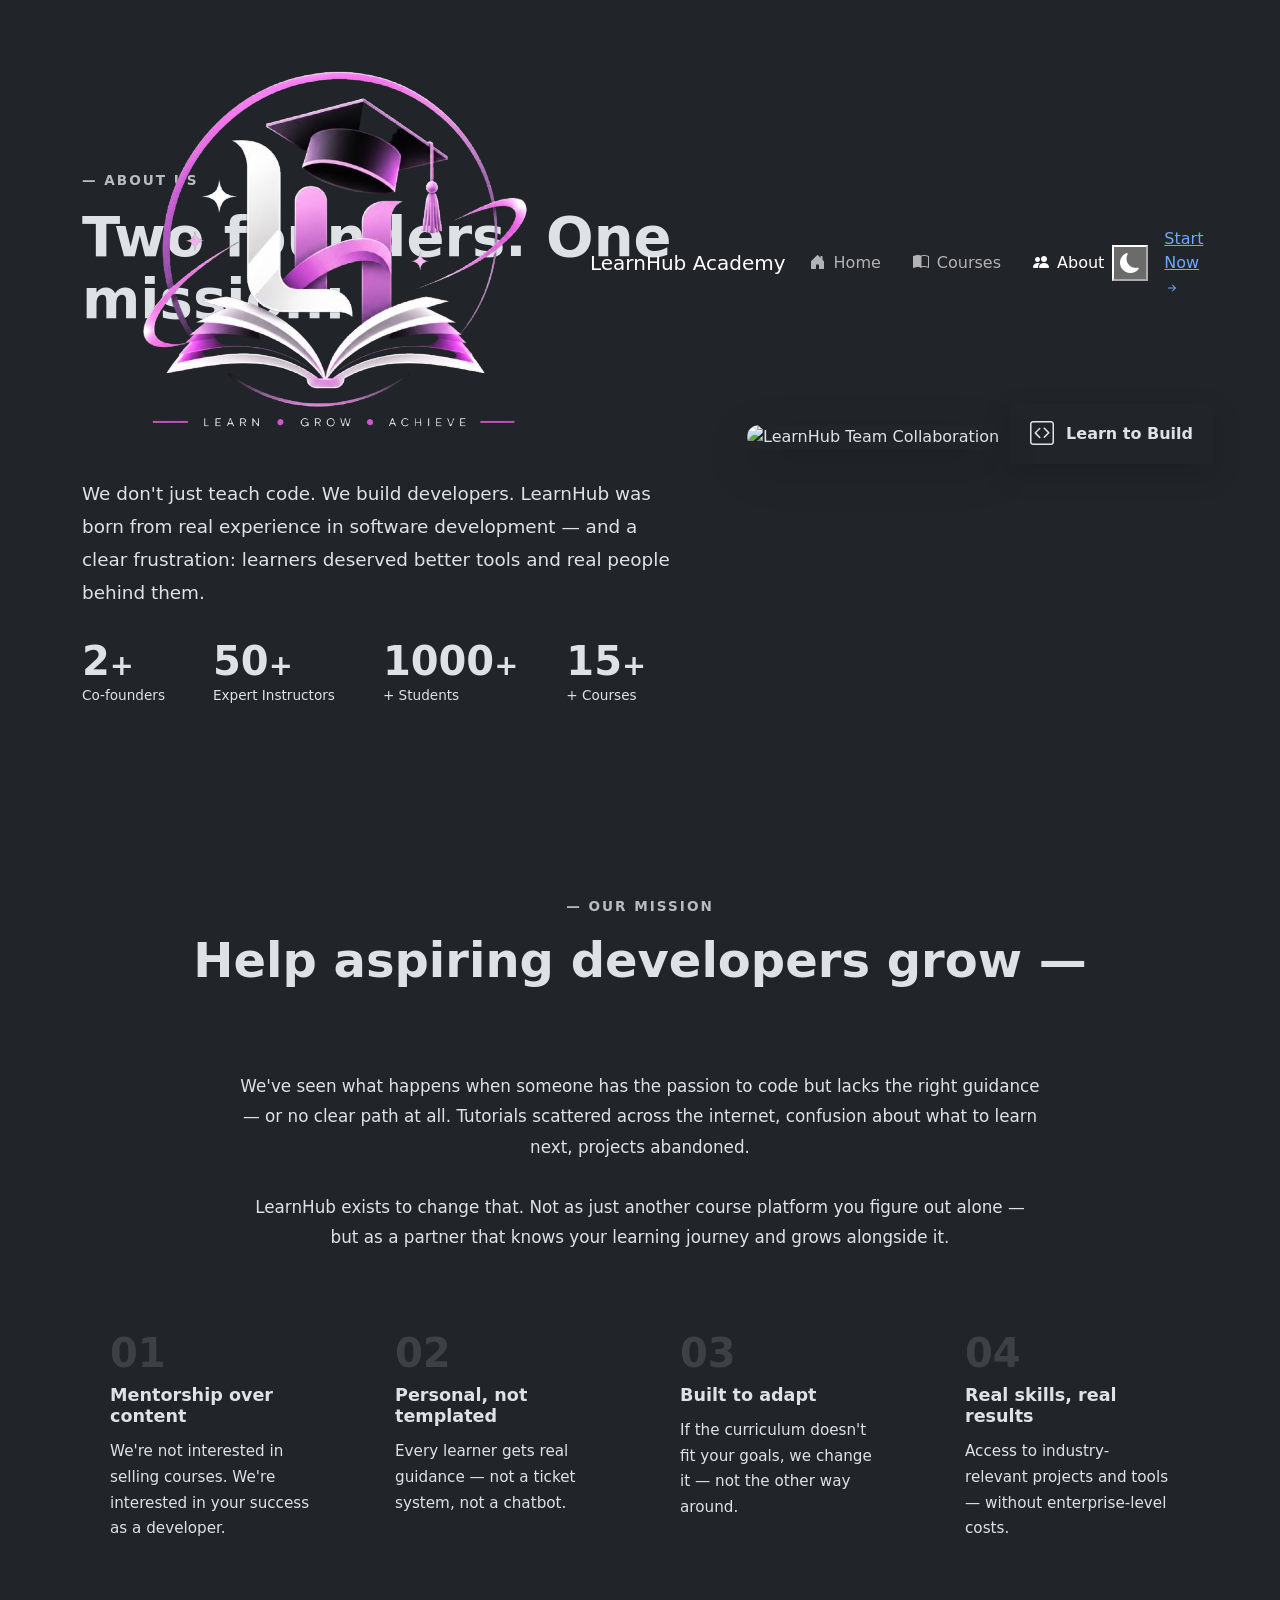
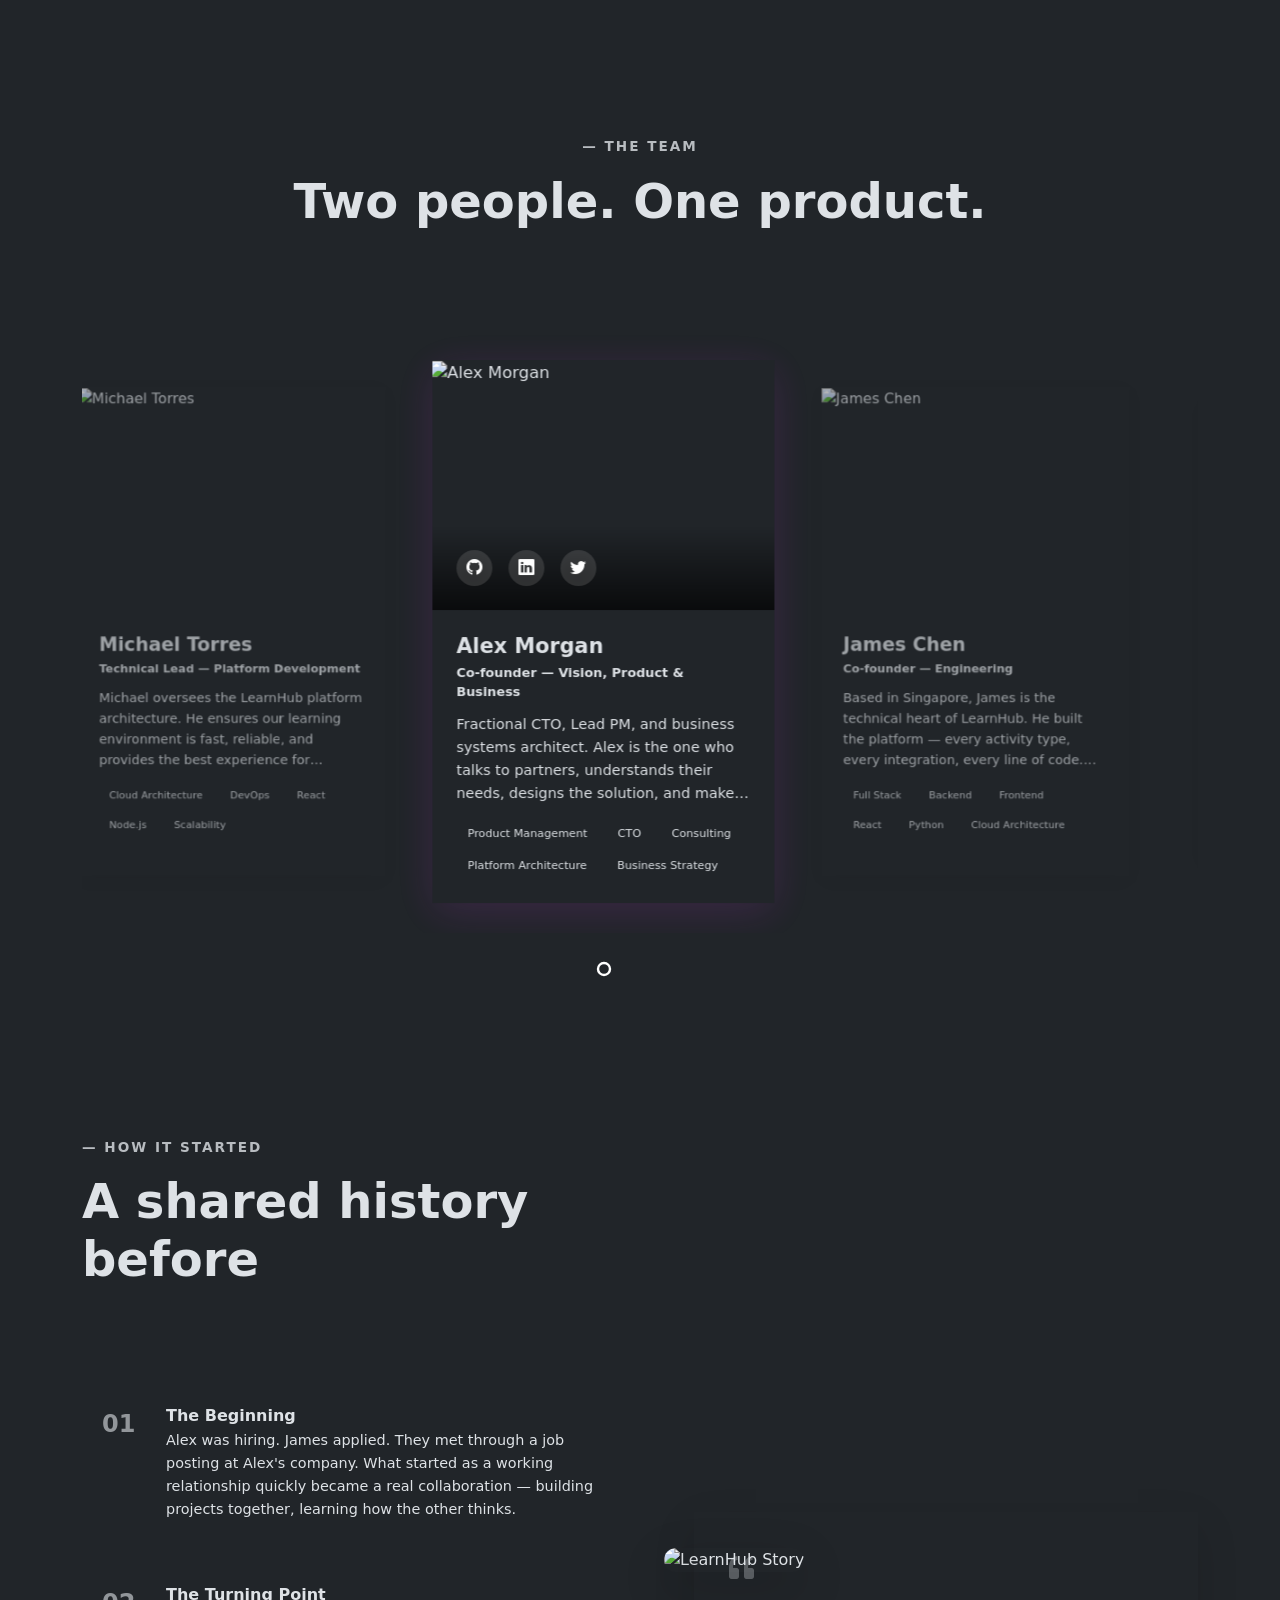
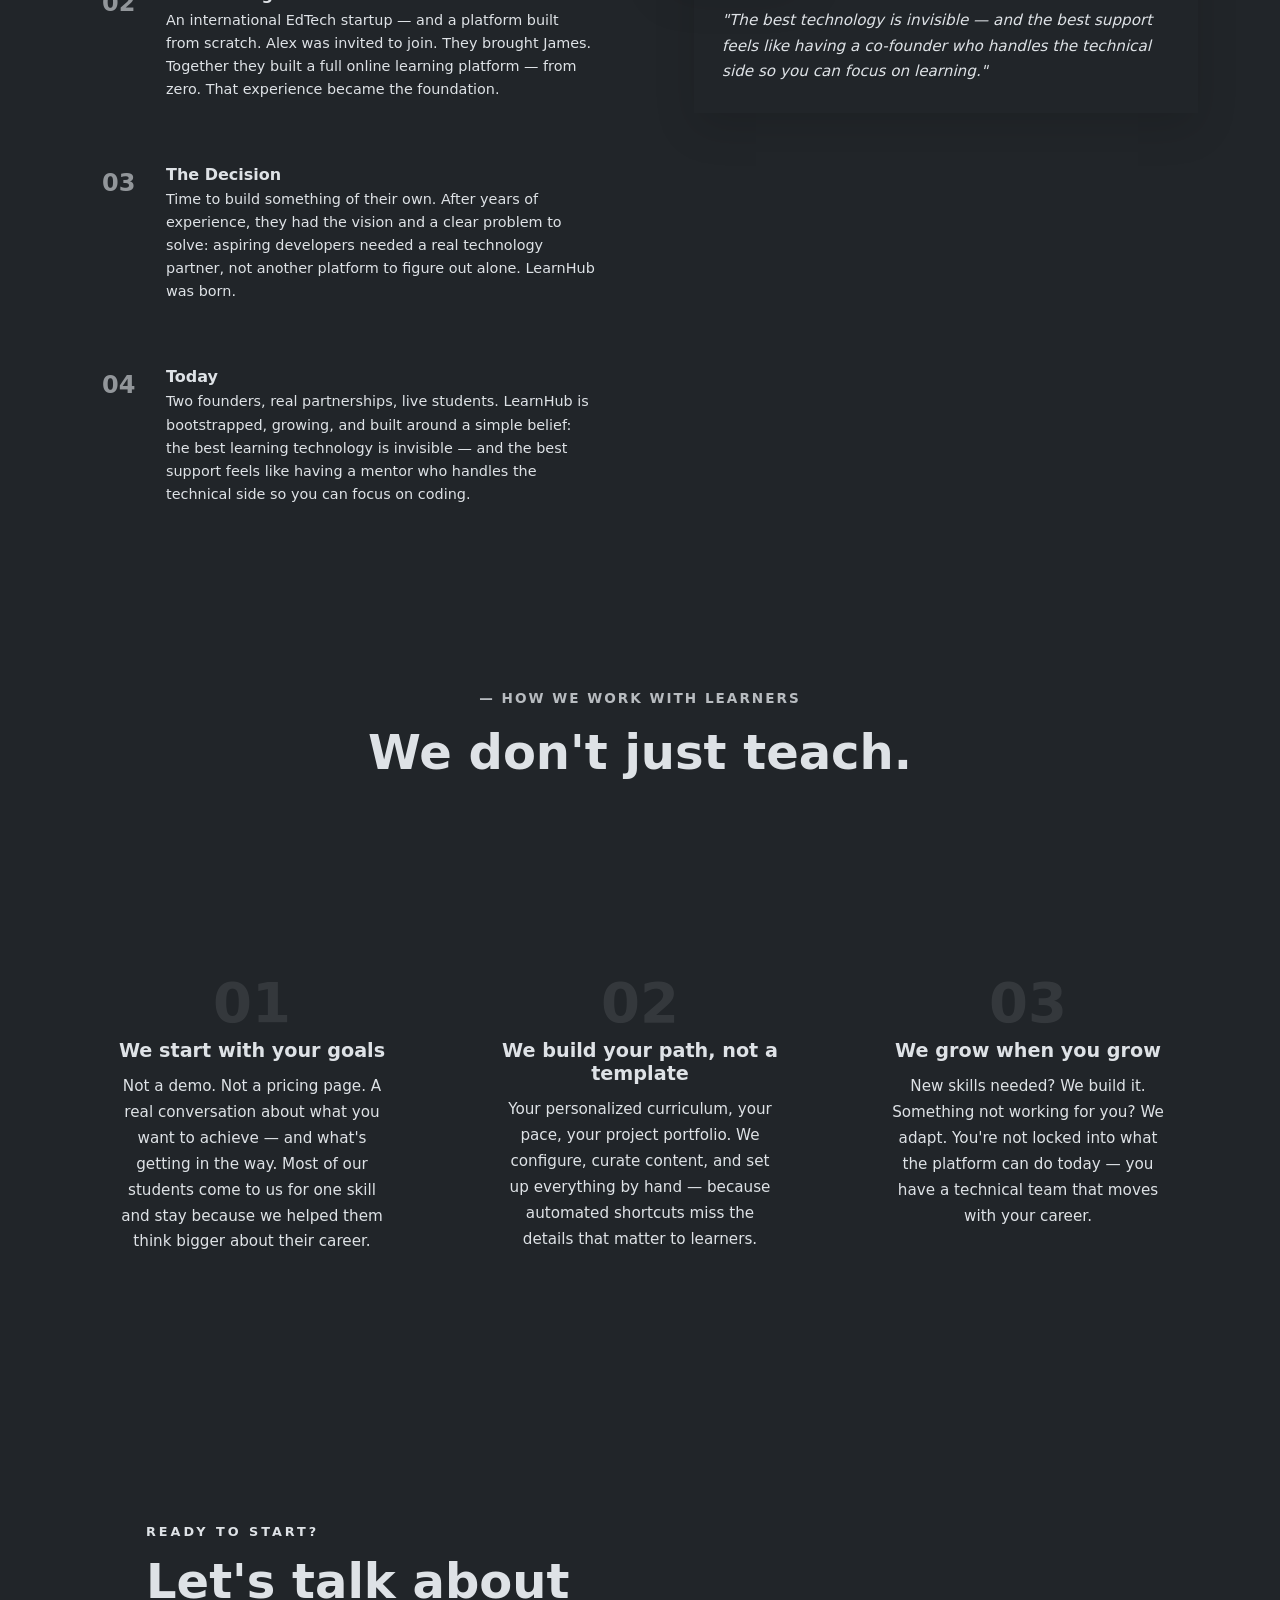
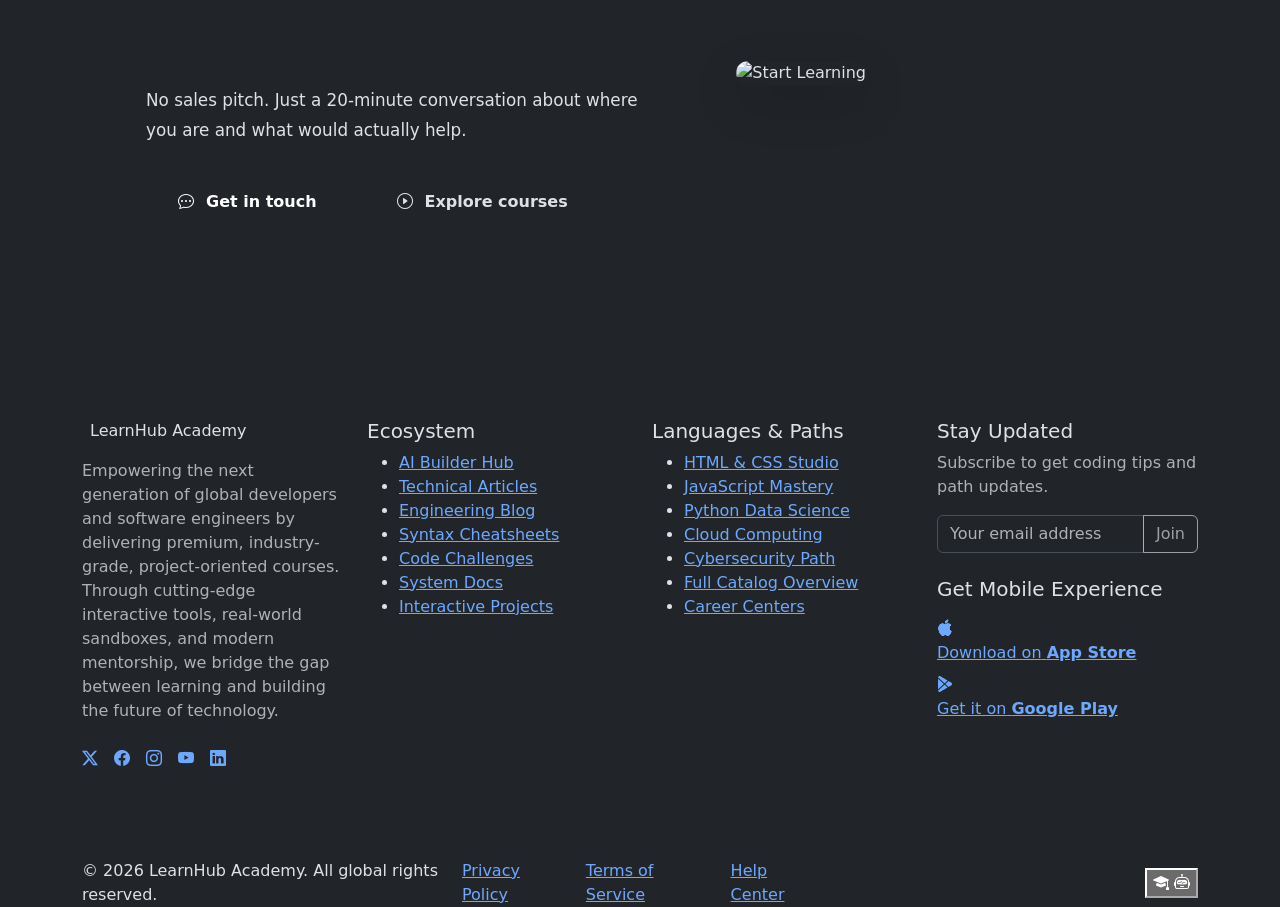
==== about.html @ 0a6032bc "Add image carousel section with responsive styling and smooth transitions" ====
<!DOCTYPE html>
<html lang="en" data-bs-theme="dark">

<head>
    <meta charset="UTF-8">
    <meta name="viewport" content="width=device-width, initial-scale=1.0">
    <!-- Logo -->
    <link rel="icon" type="image/png" href="logo/logoLearn.png">
    <!-- Bootstrap 5 CSS -->
    <link href="https://cdn.jsdelivr.net/npm/bootstrap@5.0.2/dist/css/bootstrap.min.css" rel="stylesheet" integrity="sha384-EVSTQN3/azprG1Anm3QDgpJLIm9Nao0Yz1ztcQTwFspd3yD65VohhpuuCOmLASjC" crossorigin="anonymous">
    <!-- Bootstrap Icons -->
    <link rel="stylesheet" href="https://cdn.jsdelivr.net/npm/bootstrap-icons@1.11.3/font/bootstrap-icons.min.css">
    <!-- Custom CSS -->
    <link rel="stylesheet" href="css/style.css">
    <!-- About Page CSS -->
    <link rel="stylesheet" href="about-style.css">
    <title>About Us - LearnHub Academy</title>
</head>

<body>

    <!-- ==============================
         Navbar (Existing)
    ============================== -->

    <nav class="navbar navbar-expand-lg custom-navbar fixed-top" id="mainNavbar">
        <div class="container">

            <!-- Logo & Brand -->
            <a class="navbar-brand d-flex align-items-center gap-2" href="index.html">
                <img src="logo/logoLearn.png" alt="LearnHub Logo">
                <span class="brand-text">
                    LearnHub<span class="text-fuchsia"> Academy</span>
                </span>
            </a>

            <!-- Mobile Menu Button -->
            <button class="navbar-toggler" type="button" data-bs-toggle="collapse" data-bs-target="#navbarNav" aria-controls="navbarNav" aria-expanded="false" aria-label="Toggle navigation">
                <i class="bi bi-list purple-hamburger-icon"></i>
            </button>

            <!-- Navbar Content -->
            <div class="collapse navbar-collapse" id="navbarNav">

                <!-- Navigation Links -->
                <ul class="navbar-nav mx-auto mb-2 mb-lg-0 gap-lg-3">
                    <li class="nav-item">
                        <a class="nav-link d-flex align-items-center gap-2" href="index.html">
                            <i class="bi bi-house-door-fill nav-icon"></i>
                            Home
                        </a>
                    </li>
                    <li class="nav-item">
                        <a class="nav-link d-flex align-items-center gap-2" href="index.html#courses">
                            <i class="bi bi-book-half nav-icon"></i>
                            Courses
                        </a>
                    </li>
                    <li class="nav-item">
                        <a class="nav-link active d-flex align-items-center gap-2" href="about.html">
                            <i class="bi bi-people-fill nav-icon"></i>
                            About
                        </a>
                    </li>
                </ul>

                <!-- Right Actions -->
                <div class="d-flex align-items-center gap-3 mt-3 mt-lg-0 action-zone">
                    <!-- Theme Button -->
                    <button id="themeToggler" class="btn-theme-switch" type="button" title="Toggle Theme" aria-label="Toggle dark and light mode">
                        <i id="themeIcon" class="bi bi-moon-fill fs-5"></i>
                    </button>

                    <!-- Start Now Button -->
                    <a href="index.html#courses" class="btn-start-now">
                        <span>Start Now</span>
                        <svg xmlns="http://www.w3.org/2000/svg" width="16" height="16" fill="currentColor" viewBox="0 0 16 16">
                            <path fill-rule="evenodd" d="M4 8a.5.5 0 0 1 .5-.5h5.793L8.146 5.354a.5.5 0 1 1 .708-.708l3 3a.5.5 0 0 1 0 .708l-3 3a.5.5 0 0 1-.708-.708L10.293 8.5H4.5A.5.5 0 0 1 4 8z"/>
                        </svg>
                    </a>
                </div>

            </div>

        </div>
    </nav>

    <!-- ==========================================
         ABOUT PAGE MAIN CONTENT
    ========================================== -->

    <main class="about-page">

        <!-- ==========================================
             SECTION 1: HERO
        ========================================== -->

        <section class="about-hero">
            <div class="container">
                <div class="row align-items-center min-vh-50 py-5">
                    <div class="col-lg-7">
                        <span class="section-badge">— ABOUT US</span>
                        <h1 class="hero-title">
                            Two founders. One mission:<br>
                            <span class="text-gradient">Your coding journey.</span>
                        </h1>
                        <p class="hero-subtitle">
                            We don't just teach code. We build developers. LearnHub was born from 
                            real experience in software development — and a clear frustration: 
                            learners deserved better tools and real people behind them.
                        </p>
                        <div class="hero-stats">
                            <div class="stat-item">
                                <span class="stat-number" data-target="2">0</span>
                                <span class="stat-label">Co-founders</span>
                            </div>
                            <div class="stat-item">
                                <span class="stat-number" data-target="50">0</span>
                                <span class="stat-label">Expert Instructors</span>
                            </div>
                            <div class="stat-item">
                                <span class="stat-number" data-target="1000">0</span>
                                <span class="stat-label">+ Students</span>
                            </div>
                            <div class="stat-item">
                                <span class="stat-number" data-target="15">0</span>
                                <span class="stat-label">+ Courses</span>
                            </div>
                        </div>
                    </div>
                    <div class="col-lg-5 d-none d-lg-block">
                        <div class="hero-image-wrapper">
                            <img src="https://images.unsplash.com/photo-1522071820081-009f0129c71c?ixlib=rb-4.0.3&auto=format&fit=crop&w=800&q=80" alt="LearnHub Team Collaboration" class="img-fluid rounded-4 shadow-lg">
                            <div class="floating-badge">
                                <i class="bi bi-code-square"></i>
                                <span>Learn to Build</span>
                            </div>
                        </div>
                    </div>
                </div>
            </div>
        </section>

        <!-- ==========================================
             SECTION 2: MISSION
        ========================================== -->

        <section class="about-mission">
            <div class="container">
                <div class="row justify-content-center">
                    <div class="col-lg-10 text-center">
                        <span class="section-badge">— OUR MISSION</span>
                        <h2 class="mission-title">
                            Help aspiring developers grow — <br>
                            <span class="text-gradient">without technical barriers</span>
                        </h2>
                        <p class="mission-text">
                            We've seen what happens when someone has the passion to code but 
                            lacks the right guidance — or no clear path at all. Tutorials scattered 
                            across the internet, confusion about what to learn next, projects abandoned.
                            <br><br>
                            LearnHub exists to change that. Not as just another course platform 
                            you figure out alone — but as a partner that knows your learning 
                            journey and grows alongside it.
                        </p>
                    </div>
                </div>

                <div class="row g-4 mt-4">
                    <div class="col-md-6 col-lg-3">
                        <div class="mission-card">
                            <div class="mission-card-number">01</div>
                            <h4>Mentorship over content</h4>
                            <p>We're not interested in selling courses. We're interested in your success as a developer.</p>
                        </div>
                    </div>
                    <div class="col-md-6 col-lg-3">
                        <div class="mission-card">
                            <div class="mission-card-number">02</div>
                            <h4>Personal, not templated</h4>
                            <p>Every learner gets real guidance — not a ticket system, not a chatbot.</p>
                        </div>
                    </div>
                    <div class="col-md-6 col-lg-3">
                        <div class="mission-card">
                            <div class="mission-card-number">03</div>
                            <h4>Built to adapt</h4>
                            <p>If the curriculum doesn't fit your goals, we change it — not the other way around.</p>
                        </div>
                    </div>
                    <div class="col-md-6 col-lg-3">
                        <div class="mission-card">
                            <div class="mission-card-number">04</div>
                            <h4>Real skills, real results</h4>
                            <p>Access to industry-relevant projects and tools — without enterprise-level costs.</p>
                        </div>
                    </div>
                </div>
            </div>
        </section>

        <!-- ==========================================
             SECTION 3: TEAM CAROUSEL
        ========================================== -->

        <section class="about-team-carousel">
            <div class="container">
                <div class="row">
                    <div class="col-12 text-center mb-4">
                        <span class="section-badge">— THE TEAM</span>
                        <h2 class="team-carousel-heading">
                            Two people. One product.<br>
                            <span class="text-gradient">Full commitment.</span>
                        </h2>
                    </div>
                </div>

                <div class="team-carousel-wrapper">
                    <div class="team-carousel-track" id="teamCarouselTrack">
                        <!-- Cards will be dynamically rendered by JavaScript -->
                    </div>
                </div>

                <!-- Navigation Dots -->
                <div class="team-carousel-dots" id="teamCarouselDots">
                    <!-- Dots will be dynamically rendered by JavaScript -->
                </div>
            </div>
        </section>

        <!-- ==========================================
             SECTION 4: STORY
        ========================================== -->

        <section class="about-story">
            <div class="container">
                <div class="row g-5 align-items-center">
                    <div class="col-lg-6">
                        <span class="section-badge">— HOW IT STARTED</span>
                        <h2 class="story-title">
                            A shared history before<br>
                            <span class="text-gradient">LearnHub existed</span>
                        </h2>
                        <div class="story-timeline">
                            <div class="timeline-item">
                                <div class="timeline-number">01</div>
                                <div class="timeline-content">
                                    <h5>The Beginning</h5>
                                    <p>Alex was hiring. James applied. They met through a job posting at Alex's company. What started as a working relationship quickly became a real collaboration — building projects together, learning how the other thinks.</p>
                                </div>
                            </div>
                            <div class="timeline-item">
                                <div class="timeline-number">02</div>
                                <div class="timeline-content">
                                    <h5>The Turning Point</h5>
                                    <p>An international EdTech startup — and a platform built from scratch. Alex was invited to join. They brought James. Together they built a full online learning platform — from zero. That experience became the foundation.</p>
                                </div>
                            </div>
                            <div class="timeline-item">
                                <div class="timeline-number">03</div>
                                <div class="timeline-content">
                                    <h5>The Decision</h5>
                                    <p>Time to build something of their own. After years of experience, they had the vision and a clear problem to solve: aspiring developers needed a real technology partner, not another platform to figure out alone. LearnHub was born.</p>
                                </div>
                            </div>
                            <div class="timeline-item">
                                <div class="timeline-number">04</div>
                                <div class="timeline-content">
                                    <h5>Today</h5>
                                    <p>Two founders, real partnerships, live students. LearnHub is bootstrapped, growing, and built around a simple belief: the best learning technology is invisible — and the best support feels like having a mentor who handles the technical side so you can focus on coding.</p>
                                </div>
                            </div>
                        </div>
                    </div>
                    <div class="col-lg-6">
                        <div class="story-image-grid">
                            <img src="https://images.unsplash.com/photo-1524178232363-1fb2b075b655?ixlib=rb-4.0.3&auto=format&fit=crop&w=800&q=80" alt="LearnHub Story" class="story-main-img img-fluid rounded-4 shadow-lg">
                            <div class="story-quote-card">
                                <i class="bi bi-quote"></i>
                                <p>"The best technology is invisible — and the best support feels like having a co-founder who handles the technical side so you can focus on learning."</p>
                            </div>
                        </div>
                    </div>
                </div>
            </div>
        </section>

        <!-- ==========================================
             SECTION 5: HOW WE WORK
        ========================================== -->

        <section class="about-process">
            <div class="container">
                <div class="row justify-content-center">
                    <div class="col-lg-10 text-center">
                        <span class="section-badge">— HOW WE WORK WITH LEARNERS</span>
                        <h2 class="process-title">
                            We don't just teach.<br>
                            <span class="text-gradient">We take on partners.</span>
                        </h2>
                    </div>
                </div>

                <div class="row g-5 mt-2">
                    <div class="col-md-4">
                        <div class="process-card">
                            <div class="process-number">01</div>
                            <h4>We start with your goals</h4>
                            <p>Not a demo. Not a pricing page. A real conversation about what you want to achieve — and what's getting in the way. Most of our students come to us for one skill and stay because we helped them think bigger about their career.</p>
                        </div>
                    </div>
                    <div class="col-md-4">
                        <div class="process-card">
                            <div class="process-number">02</div>
                            <h4>We build your path, not a template</h4>
                            <p>Your personalized curriculum, your pace, your project portfolio. We configure, curate content, and set up everything by hand — because automated shortcuts miss the details that matter to learners.</p>
                        </div>
                    </div>
                    <div class="col-md-4">
                        <div class="process-card">
                            <div class="process-number">03</div>
                            <h4>We grow when you grow</h4>
                            <p>New skills needed? We build it. Something not working for you? We adapt. You're not locked into what the platform can do today — you have a technical team that moves with your career.</p>
                        </div>
                    </div>
                </div>
            </div>
        </section>

        <!-- ==========================================
             SECTION 6: CTA
        ========================================== -->

        <section class="about-cta">
            <div class="container">
                <div class="cta-wrapper">
                    <div class="row align-items-center">
                        <div class="col-lg-7">
                            <span class="cta-badge">READY TO START?</span>
                            <h2 class="cta-title">
                                Let's talk about<br>
                                <span class="text-gradient">your coding journey</span>
                            </h2>
                            <p class="cta-text">
                                No sales pitch. Just a 20-minute conversation about where you are and what would actually help.
                            </p>
                            <div class="cta-buttons">
                                <a href="#" class="btn-cta-primary">
                                    <i class="bi bi-chat-dots"></i>
                                    Get in touch
                                </a>
                                <a href="#" class="btn-cta-secondary">
                                    <i class="bi bi-play-circle"></i>
                                    Explore courses
                                </a>
                            </div>
                        </div>
                        <div class="col-lg-5 d-none d-lg-block">
                            <div class="cta-image">
                                <img src="https://images.unsplash.com/photo-1531482615713-2afd69097998?ixlib=rb-4.0.3&auto=format&fit=crop&w=800&q=80" alt="Start Learning" class="img-fluid rounded-4 shadow-lg">
                            </div>
                        </div>
                    </div>
                </div>
            </div>
        </section>

    </main>

    <!-- ==========================================
         FOOTER (Existing)
    ========================================== -->

    <footer class="custom-footer mt-5">
        <div class="container">
            
            <!-- Top Section: Core Columns -->
            <div class="row gy-5">
                
                <div class="col-12 col-md-6 col-lg-3 footer-main-col">
                    <div class="d-flex align-items-center gap-2 mb-3">
                        <div class="logo-icon-main"></div>
                        <span class="brand-text-main">LearnHub<span class="text-fuchsia"> Academy</span></span>
                    </div>
                    <p class="brand-desc text-muted mb-4">Empowering the next generation of global developers and software engineers by delivering premium, industry-grade, project-oriented courses. Through cutting-edge interactive tools, real-world sandboxes, and modern mentorship, we bridge the gap between learning and building the future of technology.</p>

                    <div class="footer-socials d-flex gap-3">
                        <a href="#" title="X (Twitter)"><i class="bi bi-twitter-x"></i></a>
                        <a href="#" title="Facebook"><i class="bi bi-facebook"></i></a>
                        <a href="#" title="Instagram"><i class="bi bi-instagram"></i></a>
                        <a href="#" title="YouTube"><i class="bi bi-youtube"></i></a>
                        <a href="#" title="LinkedIn"><i class="bi bi-linkedin"></i></a>
                    </div>
                </div>

                <!-- Column 2: Ecosystem Links -->
                <div class="col-6 col-md-6 col-lg-3">
                    <h5 class="footer-title">Ecosystem</h5>
                    <ul class="footer-links">
                        <li><a href="#">AI Builder Hub</a></li>
                        <li><a href="#">Technical Articles</a></li>
                        <li><a href="#">Engineering Blog</a></li>
                        <li><a href="#">Syntax Cheatsheets</a></li>
                        <li><a href="#">Code Challenges</a></li>
                        <li><a href="#">System Docs</a></li>
                        <li><a href="#">Interactive Projects</a></li>
                    </ul>
                </div>

                <!-- Column 3: Roadmap Links -->
                <div class="col-6 col-md-6 col-lg-3">
                    <h5 class="footer-title">Languages & Paths</h5>
                    <ul class="footer-links">
                        <li><a href="#">HTML & CSS Studio</a></li>
                        <li><a href="#">JavaScript Mastery</a></li>
                        <li><a href="#">Python Data Science</a></li>
                        <li><a href="#">Cloud Computing</a></li>
                        <li><a href="#">Cybersecurity Path</a></li>
                        <li><a href="#">Full Catalog Overview</a></li>
                        <li><a href="#">Career Centers</a></li>
                    </ul>
                </div>

                <!-- Column 4: Newsletter & Mobile Experience -->
                <div class="col-12 col-md-6 col-lg-3">
                    <h5 class="footer-title">Stay Updated</h5>
                    <p class="newsletter-desc text-muted mb-3">Subscribe to get coding tips and path updates.</p>
                    <div class="footer-newsletter mb-4">
                        <div class="input-group">
                            <input type="email" id="newsletterEmail" class="form-control custom-input" placeholder="Your email address" aria-label="Your email">
                            <button class="btn btn-newsletter" id="newsletterBtn" type="button" disabled>Join</button>
                        </div>
                        <div id="newsletterError" class="text-danger small mt-2" style="display: none; color: #ef4444; font-size: 0.8rem; text-align: left;">Please enter a valid email address.</div>
                    </div>

                    <h5 class="footer-title small-title mb-3">Get Mobile Experience</h5>
                    <div class="footer-apps d-flex flex-wrap gap-2">
                        <a href="#" class="btn-app-store">
                            <i class="bi bi-apple"></i>
                            <div class="app-text">
                                <span>Download on</span>
                                <strong>App Store</strong>
                            </div>
                        </a>
                        <a href="#" class="btn-app-store">
                            <i class="bi bi-google-play"></i>
                            <div class="app-text">
                                <span>Get it on</span>
                                <strong>Google Play</strong>
                            </div>
                        </a>
                    </div>
                </div>

            </div>

            <!-- Footer Bottomline -->
            <div class="footer-bottom mt-5 pt-4 row align-items-center gy-3 text-center text-sm-start">
                <div class="col-12 col-md-4 order-3 order-md-1">
                    <p class="copyright-text mb-0">&copy; 2026 LearnHub Academy. All global rights reserved.</p>
                </div>
                <div class="col-12 col-md-4 order-2 order-md-2 d-flex justify-content-center gap-4">
                    <a href="#" class="meta-link">Privacy Policy</a>
                    <a href="#" class="meta-link">Terms of Service</a>
                    <a href="#" class="meta-link">Help Center</a>
                </div>
                <div class="col-12 col-md-4 order-1 order-md-3 d-flex justify-content-center justify-content-md-end position-relative">
                    <div class="ai-footer-container">
                        <div class="ai-bubble" id="aiBubble" style="display: none;">
                            <div class="d-flex justify-content-between align-items-start gap-2">
                                <p class="mb-0 ai-text">Hi! 👋 I'm Xpert, an AI assistant to help you find things.</p>
                                <button class="btn-close-bubble" id="closeBubbleBtn" title="Dismiss Message">
                                    <i class="bi bi-x-lg"></i>
                                </button>
                            </div>
                            <div class="ai-bubble-arrow"></div>
                        </div>
                        <button class="ai-bot-trigger" id="aiTrigger" title="Chat with Xpert Assistant">
                            <div class="bot-icon-wrapper">
                                <i class="bi bi-mortarboard-fill cap-icon"></i>
                                <i class="bi bi-robot bot-face"></i>
                                <span class="pulse-dot"></span>
                            </div>
                        </button>
                    </div>
                </div>
            </div>

        </div>
    </footer>

    <!-- Bootstrap 5 JavaScript -->
    <script src="https://cdn.jsdelivr.net/npm/bootstrap@5.0.2/dist/js/bootstrap.bundle.min.js" integrity="sha384-MrcW6ZMFYlzcLA8Nl+NtUVF0sA7MsXsP1UyJoMp4YLEuNSfAP+JcXn/tWtIaxVXM" crossorigin="anonymous"></script>

    <!-- Custom JavaScript -->
    <script src="js/app.js"></script>

    <!-- About Page JavaScript -->
    <script src="about-script.js"></script>

</body>

</html>
---- about-style.css ----
/* ==========================================
   ABOUT PAGE - CUSTOM STYLES
   ========================================== */

/* ==========================================
   SECTION 1: HERO
========================================== */

.about-hero {
    padding: 120px 0 60px 0;
    background: var(--bg-main);
    position: relative;
    overflow: hidden;
}

.about-hero::before {
    content: '';
    position: absolute;
    top: -50%;
    right: -10%;
    width: 600px;
    height: 600px;
    background: radial-gradient(circle, var(--primary-glow) 0%, transparent 70%);
    opacity: 0.3;
    pointer-events: none;
    border-radius: 50%;
}

.section-badge {
    display: inline-block;
    color: var(--primary-color);
    font-weight: 600;
    font-size: 0.85rem;
    letter-spacing: 2px;
    text-transform: uppercase;
    margin-bottom: 1rem;
    opacity: 0.8;
}

.hero-title {
    font-size: 3.5rem;
    font-weight: 800;
    line-height: 1.1;
    color: var(--text-main);
    margin-bottom: 1.5rem;
}

.text-gradient {
    background: linear-gradient(135deg, var(--primary-color), var(--primary-hover), #f43f5e);
    -webkit-background-clip: text;
    -webkit-text-fill-color: transparent;
    background-clip: text;
}

.hero-subtitle {
    font-size: 1.15rem;
    line-height: 1.8;
    color: var(--text-muted);
    max-width: 600px;
    margin-bottom: 2rem;
}

.hero-stats {
    display: flex;
    gap: 3rem;
    flex-wrap: wrap;
}

.stat-item {
    display: flex;
    flex-direction: column;
}

.stat-number {
    font-size: 2.5rem;
    font-weight: 800;
    color: var(--primary-color);
    line-height: 1;
}

.stat-number::after {
    content: '+';
    font-size: 1.8rem;
    color: var(--primary-color);
}

.stat-label {
    font-size: 0.85rem;
    color: var(--text-muted);
    margin-top: 0.25rem;
}

.hero-image-wrapper {
    position: relative;
}

.hero-image-wrapper img {
    width: 100%;
    height: 400px;
    object-fit: cover;
}

.floating-badge {
    position: absolute;
    bottom: -15px;
    right: -15px;
    background: var(--bg-surface);
    border: 1px solid var(--border-color);
    border-radius: var(--radius-md);
    padding: 0.75rem 1.25rem;
    display: flex;
    align-items: center;
    gap: 0.75rem;
    box-shadow: 0 10px 30px rgba(0, 0, 0, 0.15);
    animation: floatBadge 3s ease-in-out infinite;
}

.floating-badge i {
    color: var(--primary-color);
    font-size: 1.5rem;
}

.floating-badge span {
    font-weight: 600;
    color: var(--text-main);
}

@keyframes floatBadge {
    0%, 100% { transform: translateY(0px); }
    50% { transform: translateY(-16px); }
}

.min-vh-50 {
    min-height: 50vh;
}

/* ==========================================
   SECTION 2: MISSION
========================================== */

.about-mission {
    padding: 80px 0;
    background: var(--bg-surface);
    border-top: 1px solid var(--border-color);
    border-bottom: 1px solid var(--border-color);
}

.mission-title {
    font-size: 3rem;
    font-weight: 800;
    line-height: 1.2;
    color: var(--text-main);
    margin-bottom: 1.5rem;
}

.mission-text {
    font-size: 1.05rem;
    line-height: 1.8;
    color: var(--text-muted);
    max-width: 800px;
    margin: 0 auto;
}

.mission-card {
    background: var(--bg-main);
    border: 1px solid var(--border-color);
    border-radius: var(--radius-lg);
    padding: 2rem 1.75rem;
    transition: var(--transition-smooth);
    height: 100%;
    position: relative;
    overflow: hidden;
}

.mission-card::before {
    content: '';
    position: absolute;
    top: 0;
    left: 0;
    width: 100%;
    height: 3px;
    background: linear-gradient(90deg, var(--primary-color), var(--primary-hover));
    transform: scaleX(0);
    transform-origin: left;
    transition: transform 0.5s cubic-bezier(0.25, 1, 0.5, 1);
}

.mission-card:hover::before {
    transform: scaleX(1);
}

.mission-card:hover {
    transform: translateY(-6px);
    box-shadow: 0 12px 30px rgba(0, 0, 0, 0.1);
    border-color: var(--primary-color);
}

.mission-card-number {
    font-size: 2.5rem;
    font-weight: 800;
    color: var(--primary-color);
    opacity: 0.15;
    line-height: 1;
    margin-bottom: 0.75rem;
}

.mission-card h4 {
    font-size: 1.1rem;
    font-weight: 700;
    color: var(--text-main);
    margin-bottom: 0.75rem;
}

.mission-card p {
    font-size: 0.95rem;
    line-height: 1.7;
    color: var(--text-muted);
    margin: 0;
}

/* ==========================================
   SECTION 3: TEAM CAROUSEL - CONTINUOUS
========================================== */

.about-team-carousel {
    padding: 80px 0;
    background: var(--bg-main);
    overflow: hidden;
}

.team-carousel-heading {
    font-size: 3rem;
    font-weight: 800;
    line-height: 1.2;
    color: var(--text-main);
}

.team-carousel-wrapper {
    position: relative;
    overflow: hidden;
    padding: 40px 0 30px 0;
}

.team-carousel-track {
    display: flex;
    gap: 30px;
    transition: none;
    padding: 0 15px;
    will-change: transform;
}

.team-carousel-slide {
    flex: 0 0 calc(33.333% - 20px);
    min-width: 0;
    transition: opacity 0.8s ease, transform 0.8s ease, filter 0.8s ease;
    opacity: 0.5;
    transform: scale(0.85);
    filter: blur(1px);
}

.team-carousel-slide.active {
    opacity: 1;
    transform: scale(1);
    filter: blur(0px);
}

.team-carousel-slide.prev,
.team-carousel-slide.next {
    opacity: 0.75;
    transform: scale(0.92);
    filter: blur(0.5px);
}

.team-carousel-slide .founder-card {
    background: var(--bg-surface);
    border: 2px solid var(--border-color);
    border-radius: var(--radius-lg);
    overflow: hidden;
    transition: border-color 0.8s ease, box-shadow 0.8s ease;
    height: 100%;
    box-shadow: 0 4px 20px rgba(0, 0, 0, 0.08);
}

.team-carousel-slide.active .founder-card {
    border-color: var(--primary-color);
    box-shadow: 0 8px 40px rgba(217, 70, 239, 0.15);
}

.team-carousel-slide .founder-image-wrapper {
    position: relative;
    overflow: hidden;
    height: 250px;
}

.team-carousel-slide .founder-image {
    width: 100%;
    height: 100%;
    object-fit: cover;
    transition: transform 0.8s ease;
}

.team-carousel-slide.active .founder-image {
    transform: scale(1.03);
}

.team-carousel-slide .founder-social {
    position: absolute;
    bottom: 0;
    left: 0;
    right: 0;
    padding: 1.5rem;
    background: linear-gradient(transparent, rgba(0, 0, 0, 0.7));
    display: flex;
    gap: 1rem;
    opacity: 0;
    transform: translateY(20px);
    transition: var(--transition-smooth);
}

.team-carousel-slide.active .founder-social {
    opacity: 1;
    transform: translateY(0);
}

.team-carousel-slide .founder-social a {
    width: 36px;
    height: 36px;
    border-radius: 50%;
    background: rgba(255, 255, 255, 0.15);
    backdrop-filter: blur(8px);
    display: flex;
    align-items: center;
    justify-content: center;
    color: #fff;
    transition: var(--transition-fast);
}

.team-carousel-slide .founder-social a:hover {
    background: var(--primary-color);
    transform: scale(1.1);
}

.team-carousel-slide .founder-content {
    padding: 1.5rem;
}

.team-carousel-slide .founder-content h3 {
    font-size: 1.3rem;
    font-weight: 700;
    color: var(--text-main);
    margin-bottom: 0.25rem;
}

.team-carousel-slide .founder-role {
    display: block;
    font-size: 0.8rem;
    color: var(--primary-color);
    font-weight: 600;
    margin-bottom: 0.75rem;
}

.team-carousel-slide .founder-content p {
    font-size: 0.9rem;
    line-height: 1.6;
    color: var(--text-muted);
    margin-bottom: 1rem;
    display: -webkit-box;
    -webkit-line-clamp: 4;
    -webkit-box-orient: vertical;
    overflow: hidden;
}

.team-carousel-slide.active .founder-content p {
    -webkit-line-clamp: none;
    max-height: none;
}

.team-carousel-slide .founder-skills {
    display: flex;
    flex-wrap: wrap;
    gap: 0.5rem;
}

.team-carousel-slide .skill-tag {
    display: inline-block;
    padding: 0.25rem 0.7rem;
    background: var(--bg-main);
    border: 1px solid var(--border-color);
    border-radius: 50px;
    font-size: 0.7rem;
    font-weight: 500;
    color: var(--text-muted);
    transition: var(--transition-fast);
}

.team-carousel-slide.active .skill-tag {
    border-color: var(--primary-color);
    color: var(--primary-color);
}

.team-carousel-slide .skill-tag:hover {
    border-color: var(--primary-color);
    color: var(--primary-color);
}

/* Carousel Dots */
.team-carousel-dots {
    display: flex;
    justify-content: center;
    gap: 12px;
    margin-top: 30px;
}

.team-carousel-dot {
    width: 12px;
    height: 12px;
    border-radius: 50%;
    background: var(--border-color);
    border: 2px solid transparent;
    cursor: pointer;
    transition: all 0.4s ease;
    padding: 0;
}

.team-carousel-dot.active {
    background: var(--primary-color);
    border-color: var(--primary-color);
    transform: scale(1.2);
    box-shadow: 0 0 20px var(--primary-glow);
}

.team-carousel-dot:hover {
    transform: scale(1.1);
    border-color: var(--primary-color);
}

/* ==========================================
   SECTION 4: STORY
========================================== */

.about-story {
    padding: 80px 0;
    background: var(--bg-surface);
    border-top: 1px solid var(--border-color);
    border-bottom: 1px solid var(--border-color);
}

.story-title {
    font-size: 3rem;
    font-weight: 800;
    line-height: 1.2;
    color: var(--text-main);
    margin-bottom: 2.5rem;
}

.story-timeline {
    display: flex;
    flex-direction: column;
    gap: 1.5rem;
}

.timeline-item {
    display: flex;
    gap: 1.5rem;
    padding: 1.25rem;
    background: var(--bg-main);
    border-radius: var(--radius-md);
    border: 1px solid var(--border-color);
    transition: var(--transition-smooth);
    align-items: flex-start;
}

.timeline-item:hover {
    transform: translateX(8px);
    border-color: var(--primary-color);
}

.timeline-number {
    font-size: 1.5rem;
    font-weight: 800;
    color: var(--primary-color);
    min-width: 40px;
    opacity: 0.6;
}

.timeline-content h5 {
    font-size: 1rem;
    font-weight: 700;
    color: var(--text-main);
    margin-bottom: 0.25rem;
}

.timeline-content p {
    font-size: 0.9rem;
    line-height: 1.6;
    color: var(--text-muted);
    margin: 0;
}

.story-image-grid {
    position: relative;
}

.story-main-img {
    width: 100%;
    height: 450px;
    object-fit: cover;
}

.story-quote-card {
    background: var(--bg-surface);
    border: 1px solid var(--border-color);
    border-radius: var(--radius-lg);
    padding: 1.75rem;
    margin-top: -60px;
    margin-left: 30px;
    box-shadow: 0 15px 40px rgba(0, 0, 0, 0.12);
    position: relative;
    z-index: 2;
}

.story-quote-card i {
    font-size: 2.5rem;
    color: var(--primary-color);
    opacity: 0.3;
    margin-bottom: 0.5rem;
    display: block;
}

.story-quote-card p {
    font-size: 0.95rem;
    line-height: 1.7;
    color: var(--text-main);
    font-weight: 500;
    margin: 0;
    font-style: italic;
}

/* ==========================================
   SECTION 5: PROCESS
========================================== */

.about-process {
    padding: 80px 0;
    background: var(--bg-main);
}

.process-title {
    font-size: 3rem;
    font-weight: 800;
    line-height: 1.2;
    color: var(--text-main);
    margin-bottom: 2.5rem;
}

.process-card {
    text-align: center;
    padding: 2.5rem 2rem;
    background: var(--bg-surface);
    border: 1px solid var(--border-color);
    border-radius: var(--radius-lg);
    transition: var(--transition-smooth);
    height: 100%;
    position: relative;
}

.process-card:hover {
    transform: translateY(-8px);
    box-shadow: 0 15px 40px rgba(0, 0, 0, 0.1);
    border-color: var(--primary-color);
}

.process-number {
    font-size: 3.5rem;
    font-weight: 800;
    color: var(--primary-color);
    opacity: 0.1;
    line-height: 1;
    margin-bottom: 0.5rem;
}

.process-card h4 {
    font-size: 1.2rem;
    font-weight: 700;
    color: var(--text-main);
    margin-bottom: 0.75rem;
}

.process-card p {
    font-size: 0.95rem;
    line-height: 1.7;
    color: var(--text-muted);
    margin: 0;
}

/* ==========================================
   SECTION 6: CTA
========================================== */

.about-cta {
    padding: 80px 0;
    background: var(--bg-surface);
    border-top: 1px solid var(--border-color);
}

.cta-wrapper {
    background: var(--bg-main);
    border: 1px solid var(--border-color);
    border-radius: var(--radius-lg);
    padding: 4rem;
    position: relative;
    overflow: hidden;
}

.cta-wrapper::before {
    content: '';
    position: absolute;
    top: -50%;
    right: -10%;
    width: 500px;
    height: 500px;
    background: radial-gradient(circle, var(--primary-glow) 0%, transparent 70%);
    opacity: 0.2;
    pointer-events: none;
    border-radius: 50%;
}

.cta-badge {
    display: inline-block;
    color: var(--primary-color);
    font-weight: 700;
    font-size: 0.8rem;
    letter-spacing: 3px;
    text-transform: uppercase;
    margin-bottom: 0.75rem;
}

.cta-title {
    font-size: 3rem;
    font-weight: 800;
    line-height: 1.2;
    color: var(--text-main);
    margin-bottom: 1rem;
}

.cta-text {
    font-size: 1.05rem;
    line-height: 1.8;
    color: var(--text-muted);
    margin-bottom: 2rem;
    max-width: 500px;
}

.cta-buttons {
    display: flex;
    gap: 1rem;
    flex-wrap: wrap;
}

.btn-cta-primary {
    display: inline-flex;
    align-items: center;
    gap: 0.75rem;
    padding: 0.8rem 2rem;
    background: linear-gradient(135deg, var(--primary-color), var(--primary-dark));
    color: #ffffff !important;
    border-radius: 50px;
    text-decoration: none;
    font-weight: 600;
    transition: var(--transition-smooth);
    box-shadow: 0 4px 15px var(--primary-glow);
}

.btn-cta-primary:hover {
    transform: translateY(-3px);
    box-shadow: 0 8px 25px rgba(217, 70, 239, 0.4);
    color: #ffffff !important;
}

.btn-cta-secondary {
    display: inline-flex;
    align-items: center;
    gap: 0.75rem;
    padding: 0.8rem 2rem;
    background: transparent;
    color: var(--text-main) !important;
    border: 1px solid var(--border-color);
    border-radius: 50px;
    text-decoration: none;
    font-weight: 600;
    transition: var(--transition-smooth);
}

.btn-cta-secondary:hover {
    border-color: var(--primary-color);
    color: var(--primary-color) !important;
    transform: translateY(-3px);
}

.cta-image img {
    width: 100%;
    height: 350px;
    object-fit: cover;
}

/* ==========================================
   RESPONSIVE
========================================== */

@media (max-width: 991.98px) {
    .hero-title,
    .mission-title,
    .team-carousel-heading,
    .story-title,
    .process-title,
    .cta-title {
        font-size: 2.5rem;
    }

    .about-hero {
        padding: 100px 0 40px 0;
    }

    .hero-stats {
        gap: 1.5rem;
    }

    .stat-number {
        font-size: 2rem;
    }

    .story-quote-card {
        margin-top: 0;
        margin-left: 0;
    }

    .story-main-img {
        height: 300px;
        margin-bottom: 1.5rem;
    }

    .cta-wrapper {
        padding: 2.5rem;
    }

    .cta-image img {
        height: 250px;
        margin-top: 2rem;
    }

    .team-carousel-slide {
        flex: 0 0 calc(50% - 15px);
    }
}

@media (max-width: 767.98px) {
    .hero-title,
    .mission-title,
    .team-carousel-heading,
    .story-title,
    .process-title,
    .cta-title {
        font-size: 2rem;
    }

    .about-hero {
        padding: 90px 0 30px 0;
    }

    .hero-stats {
        gap: 1.25rem;
    }

    .stat-number {
        font-size: 1.75rem;
    }

    .mission-card {
        padding: 1.5rem;
    }

    .timeline-item {
        padding: 1rem;
    }

    .cta-wrapper {
        padding: 2rem;
    }

    .cta-buttons {
        flex-direction: column;
        width: 100%;
    }

    .btn-cta-primary,
    .btn-cta-secondary {
        justify-content: center;
        width: 100%;
    }

    .floating-badge {
        bottom: -10px;
        right: 10px;
        padding: 0.5rem 1rem;
    }

    .floating-badge i {
        font-size: 1.2rem;
    }

    .floating-badge span {
        font-size: 0.85rem;
    }

    .team-carousel-slide {
        flex: 0 0 calc(80% - 15px);
    }

    .team-carousel-slide .founder-content p {
        -webkit-line-clamp: 3;
    }

    .team-carousel-slide .founder-image-wrapper {
        height: 200px;
    }
}

@media (max-width: 575.98px) {
    .hero-title,
    .mission-title,
    .team-carousel-heading,
    .story-title,
    .process-title,
    .cta-title {
        font-size: 1.75rem;
    }

    .section-badge {
        font-size: 0.75rem;
    }

    .hero-subtitle {
        font-size: 1rem;
    }

    .stat-item {
        flex: 1 1 calc(50% - 0.5rem);
    }

    .stat-number {
        font-size: 1.5rem;
    }

    .stat-label {
        font-size: 0.75rem;
    }

    .cta-wrapper {
        padding: 1.5rem;
    }

    .process-card {
        padding: 1.5rem;
    }

    .team-carousel-slide {
        flex: 0 0 calc(90% - 10px);
    }

    .team-carousel-slide .founder-image-wrapper {
        height: 180px;
    }

    .team-carousel-slide .founder-content {
        padding: 1rem;
    }

    .team-carousel-slide .founder-content h3 {
        font-size: 1.1rem;
    }

    .team-carousel-wrapper {
        padding: 20px 0;
    }

    .team-carousel-dot {
        width: 10px;
        height: 10px;
    }
}

/* ==========================================
   ANIMATIONS
========================================== */

[data-aos] {
    opacity: 0;
    transform: translateY(30px);
    transition: opacity 0.6s ease, transform 0.6s ease;
}

[data-aos].aos-animate {
    opacity: 1;
    transform: translateY(0);
}

[data-aos="fade-left"] {
    transform: translateX(-30px);
}

[data-aos="fade-left"].aos-animate {
    transform: translateX(0);
}

[data-aos="fade-right"] {
    transform: translateX(30px);
}

[data-aos="fade-right"].aos-animate {
    transform: translateX(0);
}

[data-aos="fade-up"] {
    transform: translateY(30px);
}

[data-aos="fade-up"].aos-animate {
    transform: translateY(0);
}

[data-aos="zoom-in"] {
    transform: scale(0.9);
}

[data-aos="zoom-in"].aos-animate {
    transform: scale(1);
}
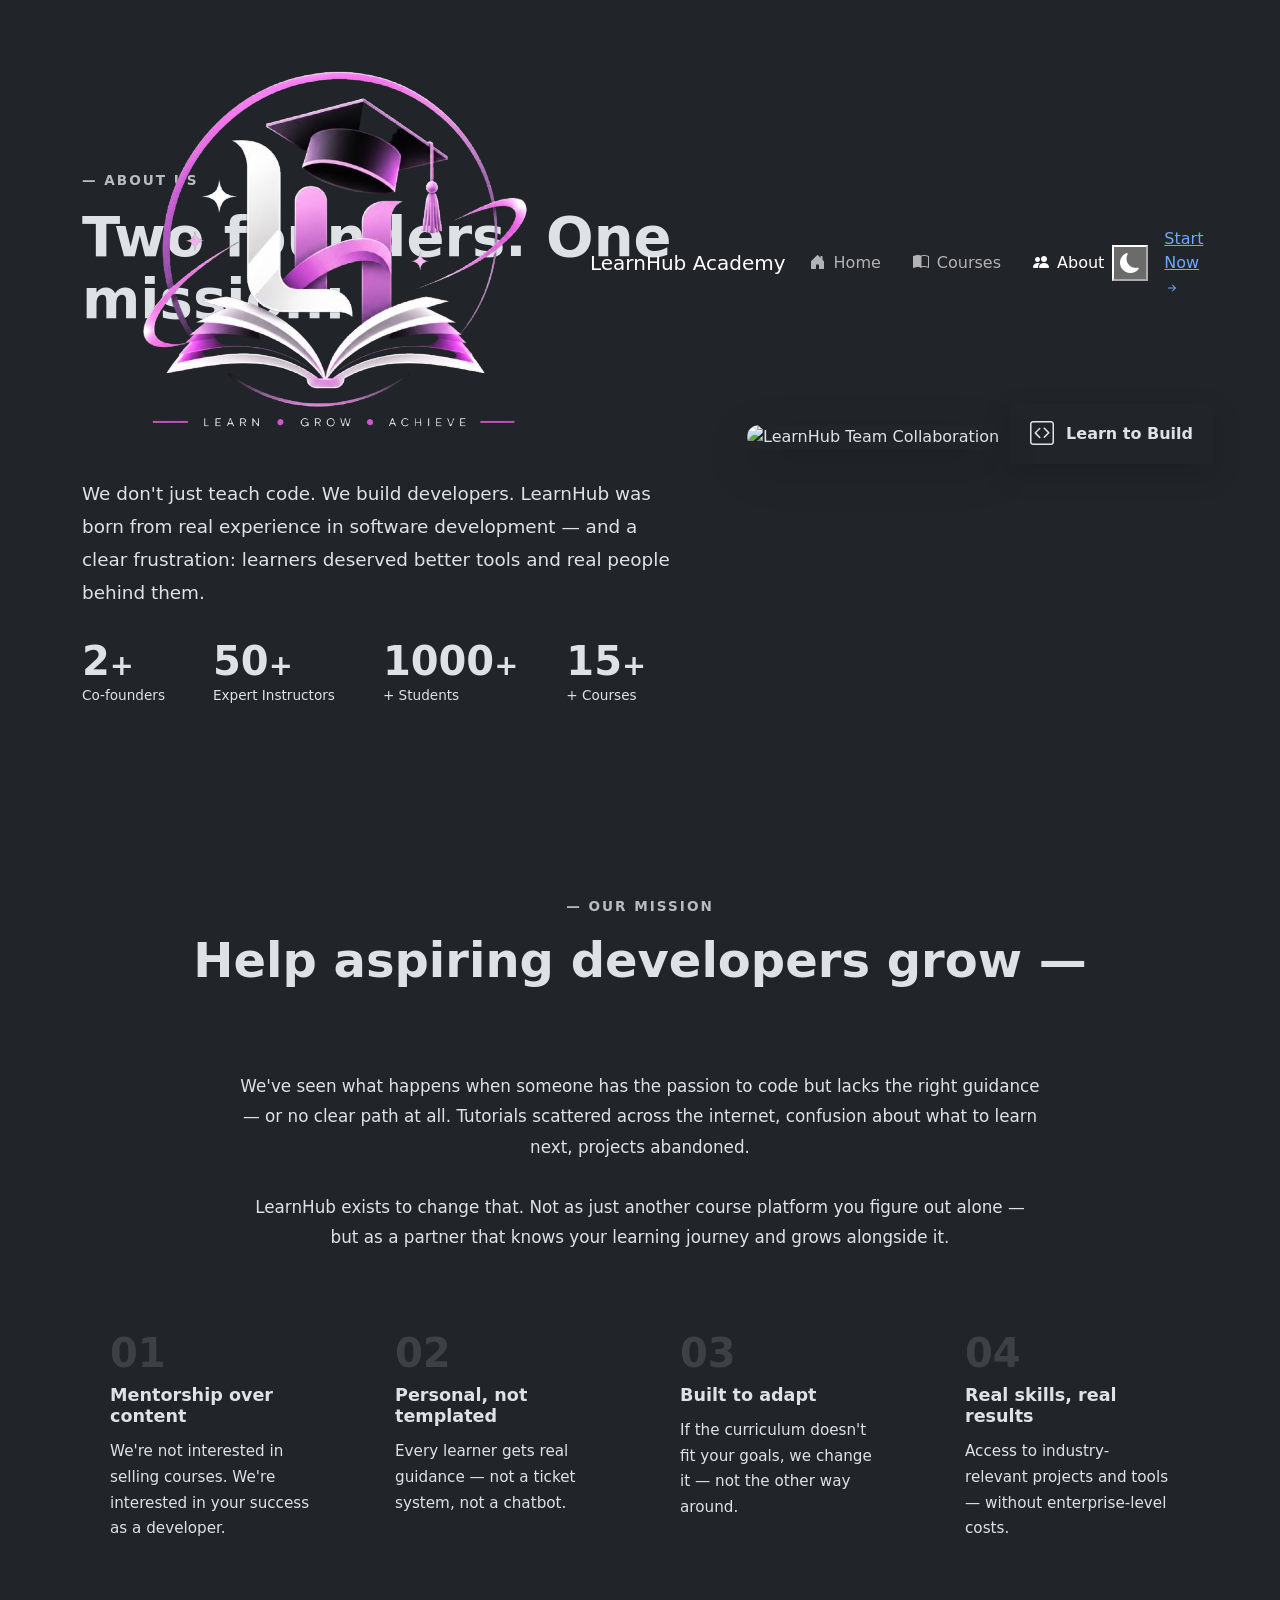
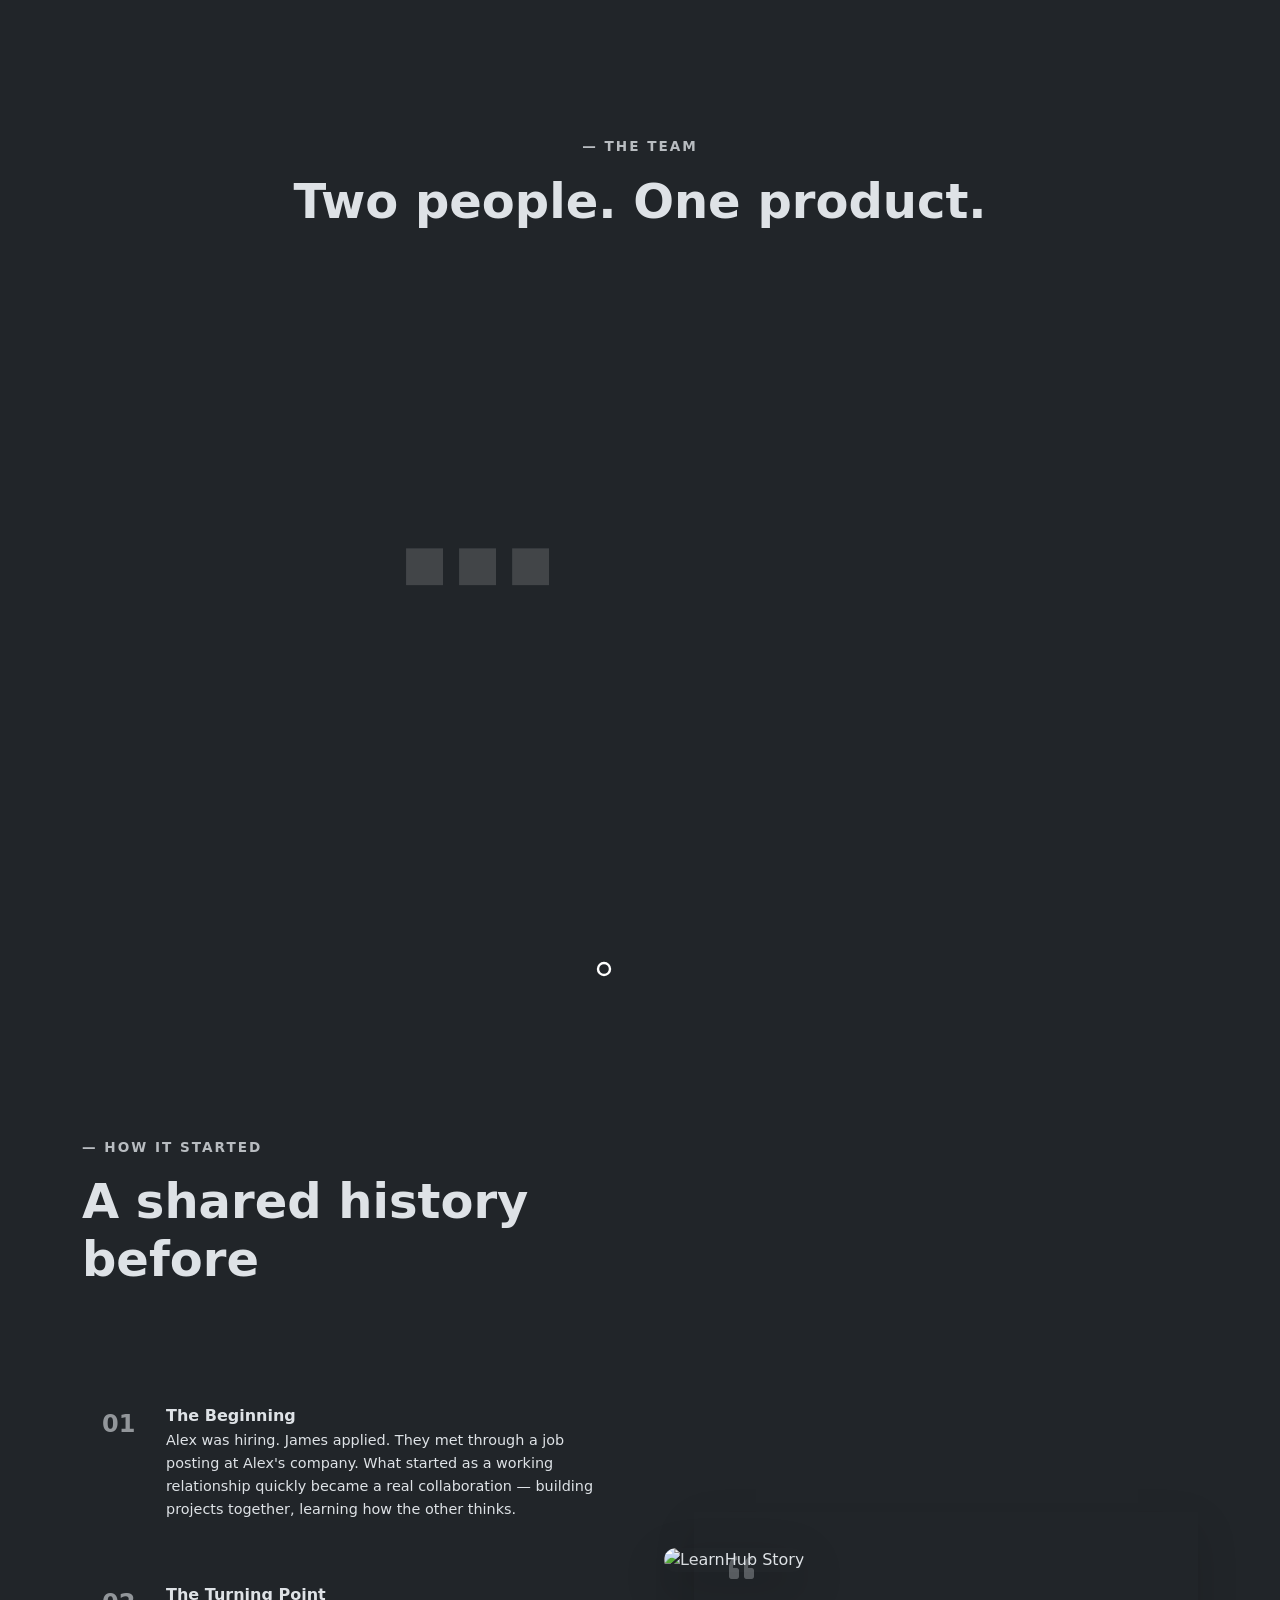
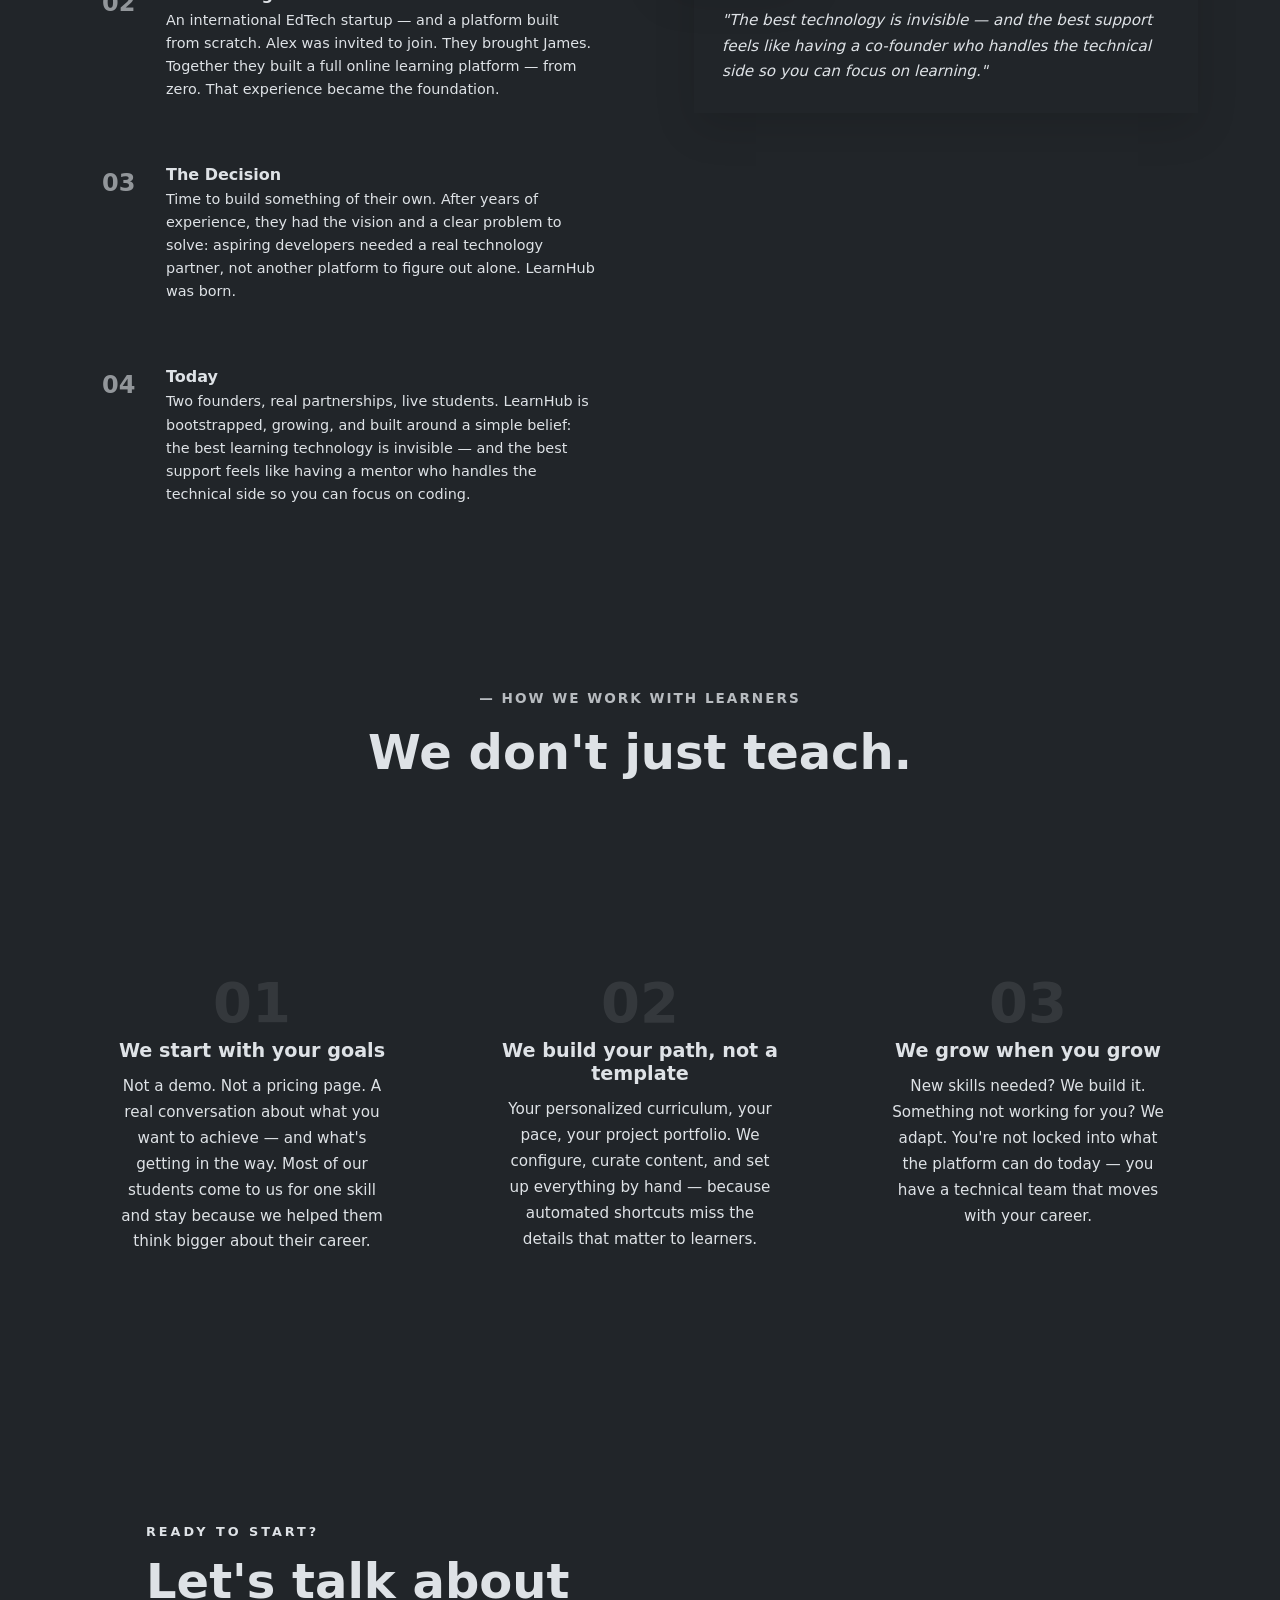
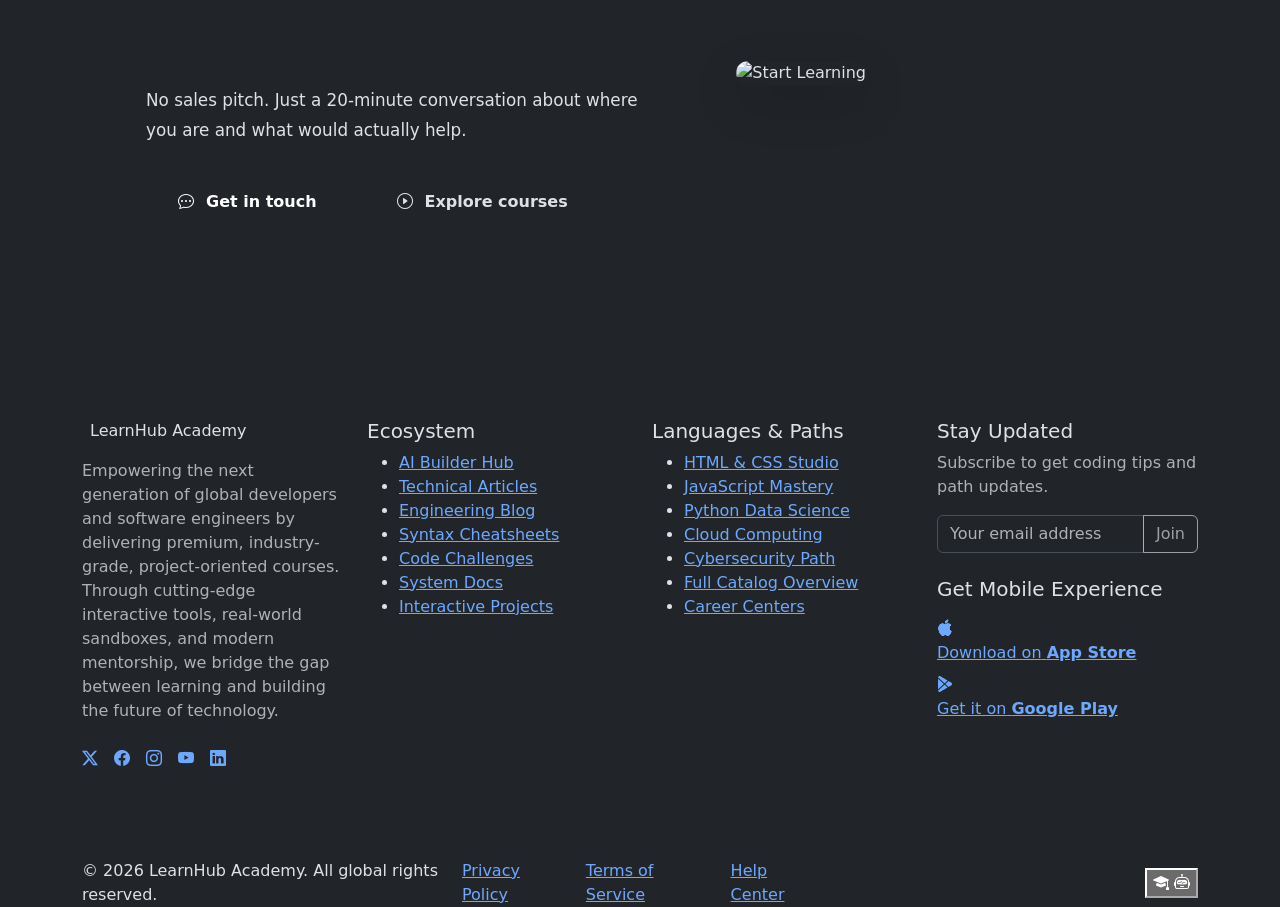
==== commit c897da33: "Finalize section implementation and functionality" ====
--- a/about.html
+++ b/about.html
@@ -227,6 +227,7 @@
                 </div>
             </div>
         </section>
+
 
         <!-- ==========================================
              SECTION 4: STORY
--- a/about-style.css
+++ b/about-style.css
@@ -258,12 +258,47 @@
     filter: blur(1px);
 }
 
+/* ==========================================
+   ACTIVE CARD STYLING - APPLIED TO WHICHEVER CARD IS ACTIVE
+========================================== */
+
 .team-carousel-slide.active {
+    opacity: 1 !important;
+    transform: scale(1) !important;
+    filter: blur(0px) !important;
+    z-index: 10;
+}
+
+.team-carousel-slide.active .founder-card {
+    border-color: var(--primary-color) !important;
+    box-shadow: 0 8px 40px rgba(217, 70, 239, 0.25) !important;
+    transform: scale(1.02);
+}
+
+.team-carousel-slide.active .founder-image {
+    transform: scale(1.05);
+}
+
+.team-carousel-slide.active .founder-content p {
+    -webkit-line-clamp: none;
+    max-height: none;
+}
+
+.team-carousel-slide.active .skill-tag {
+    border-color: var(--primary-color);
+    color: var(--primary-color);
+}
+
+.team-carousel-slide.active .founder-social {
     opacity: 1;
-    transform: scale(1);
-    filter: blur(0px);
-}
-
+    transform: translateY(0);
+}
+
+.team-carousel-slide.active .founder-content h3 {
+    color: var(--primary-color);
+}
+
+/* Adjacent cards styling */
 .team-carousel-slide.prev,
 .team-carousel-slide.next {
     opacity: 0.75;
@@ -271,19 +306,18 @@
     filter: blur(0.5px);
 }
 
+/* ==========================================
+   FOUNDER CARD BASE STYLES
+========================================== */
+
 .team-carousel-slide .founder-card {
     background: var(--bg-surface);
     border: 2px solid var(--border-color);
     border-radius: var(--radius-lg);
     overflow: hidden;
-    transition: border-color 0.8s ease, box-shadow 0.8s ease;
+    transition: border-color 0.8s ease, box-shadow 0.8s ease, transform 0.8s ease;
     height: 100%;
     box-shadow: 0 4px 20px rgba(0, 0, 0, 0.08);
-}
-
-.team-carousel-slide.active .founder-card {
-    border-color: var(--primary-color);
-    box-shadow: 0 8px 40px rgba(217, 70, 239, 0.15);
 }
 
 .team-carousel-slide .founder-image-wrapper {
@@ -297,10 +331,6 @@
     height: 100%;
     object-fit: cover;
     transition: transform 0.8s ease;
-}
-
-.team-carousel-slide.active .founder-image {
-    transform: scale(1.03);
 }
 
 .team-carousel-slide .founder-social {
@@ -317,11 +347,6 @@
     transition: var(--transition-smooth);
 }
 
-.team-carousel-slide.active .founder-social {
-    opacity: 1;
-    transform: translateY(0);
-}
-
 .team-carousel-slide .founder-social a {
     width: 36px;
     height: 36px;
@@ -349,6 +374,7 @@
     font-weight: 700;
     color: var(--text-main);
     margin-bottom: 0.25rem;
+    transition: color 0.6s ease;
 }
 
 .team-carousel-slide .founder-role {
@@ -368,11 +394,7 @@
     -webkit-line-clamp: 4;
     -webkit-box-orient: vertical;
     overflow: hidden;
-}
-
-.team-carousel-slide.active .founder-content p {
-    -webkit-line-clamp: none;
-    max-height: none;
+    transition: max-height 0.6s ease;
 }
 
 .team-carousel-slide .founder-skills {
@@ -391,11 +413,6 @@
     font-weight: 500;
     color: var(--text-muted);
     transition: var(--transition-fast);
-}
-
-.team-carousel-slide.active .skill-tag {
-    border-color: var(--primary-color);
-    color: var(--primary-color);
 }
 
 .team-carousel-slide .skill-tag:hover {
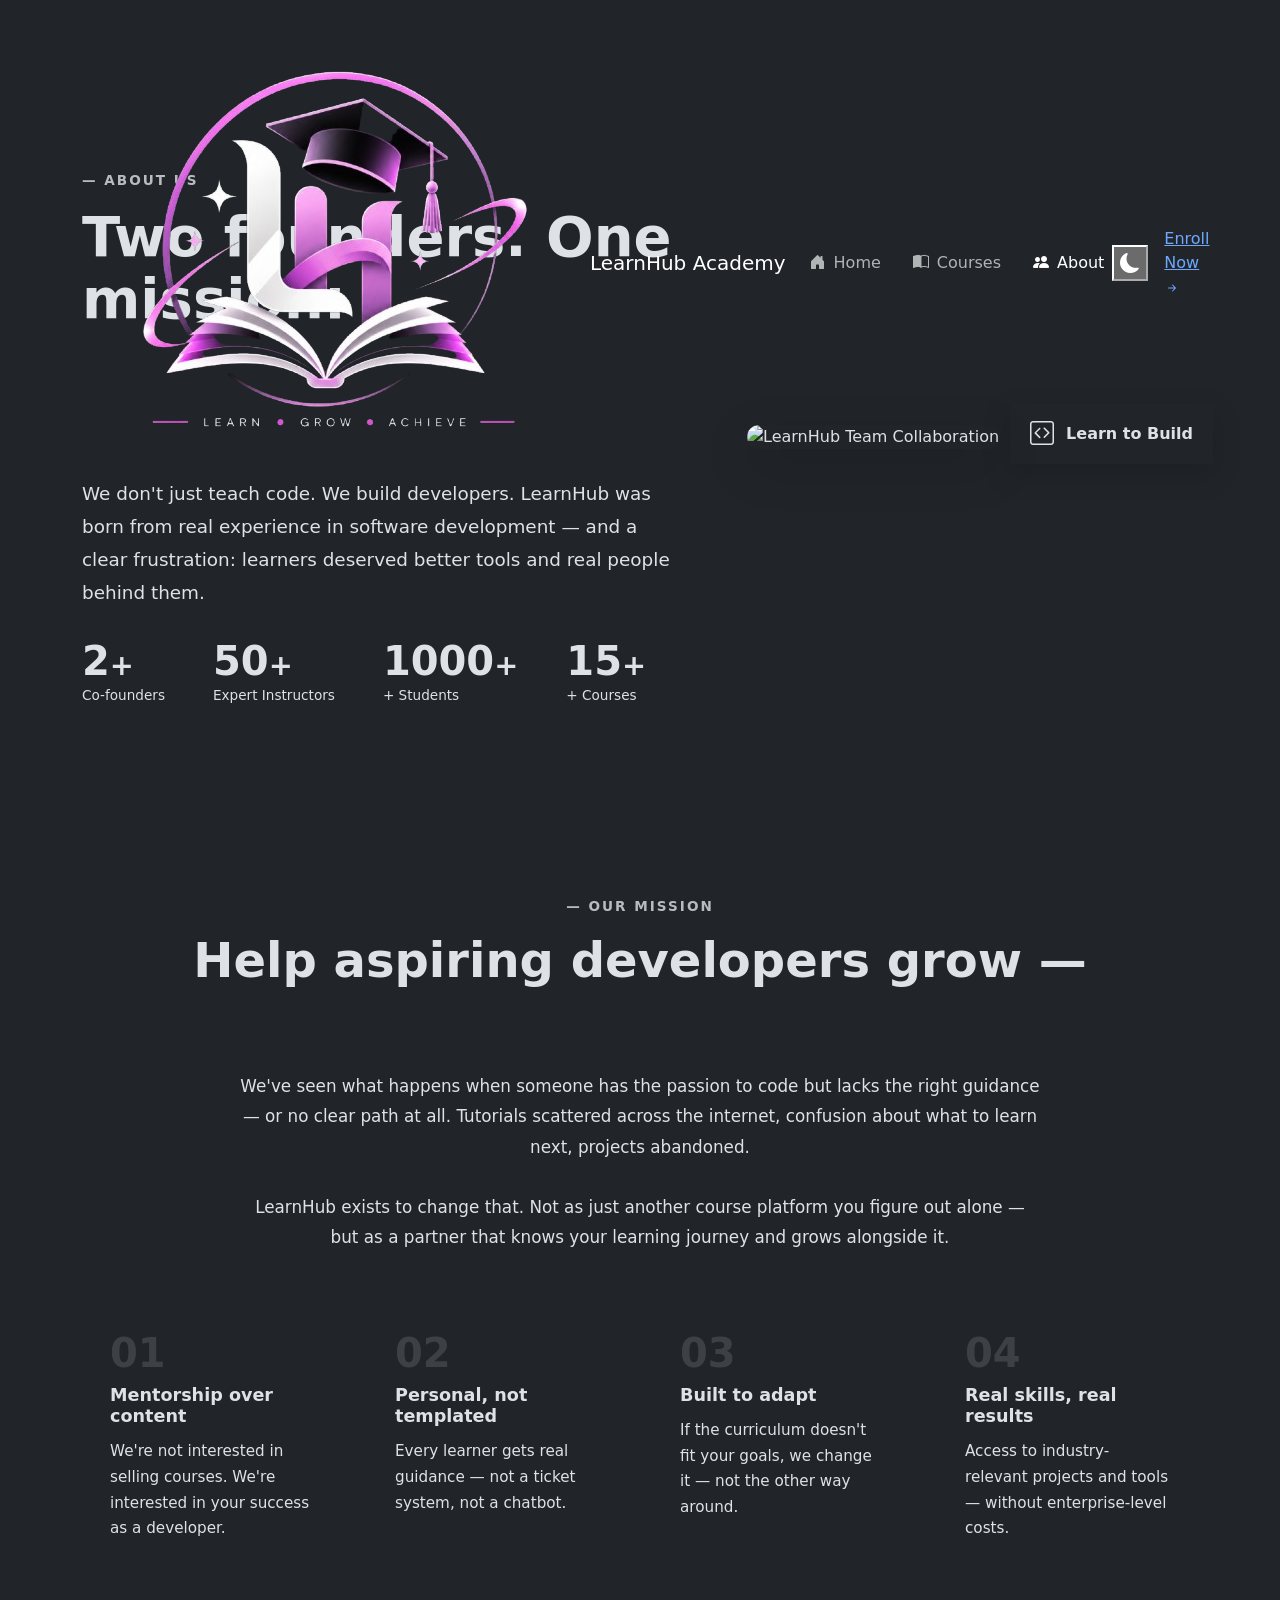
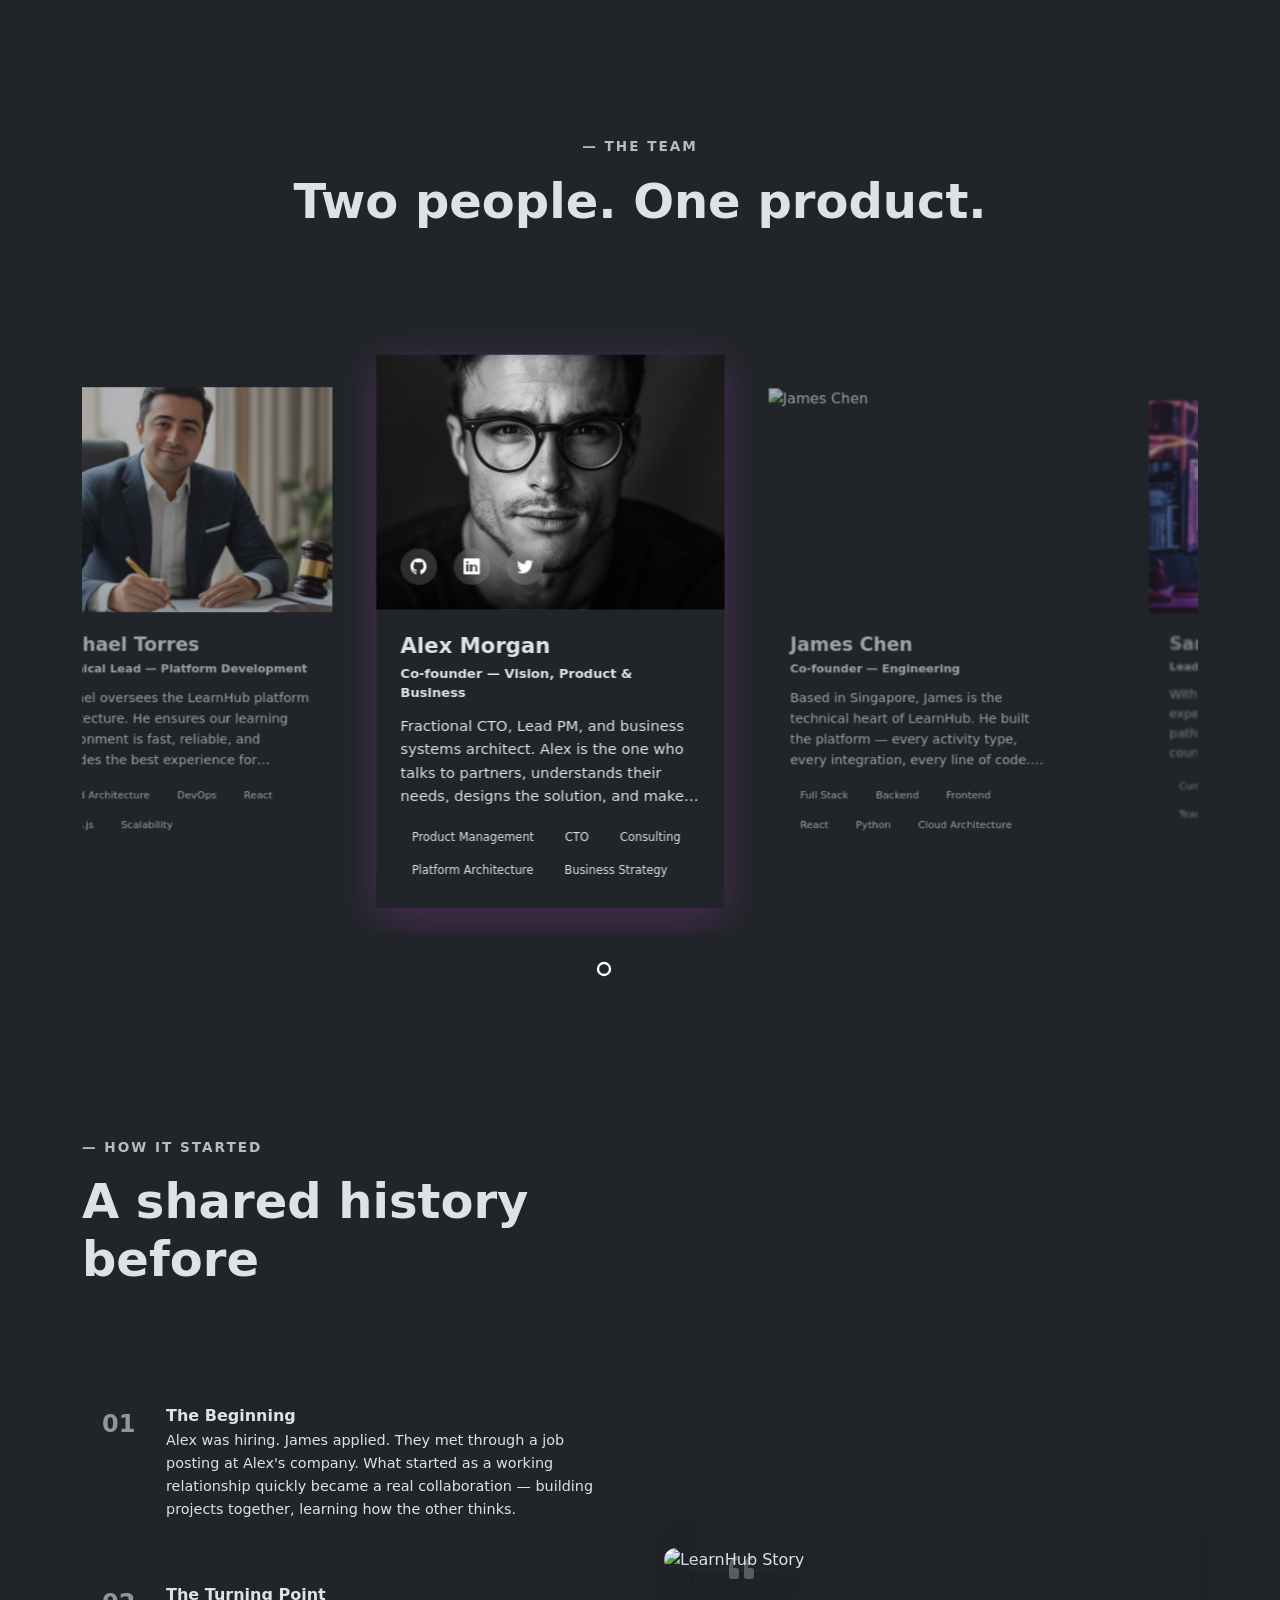
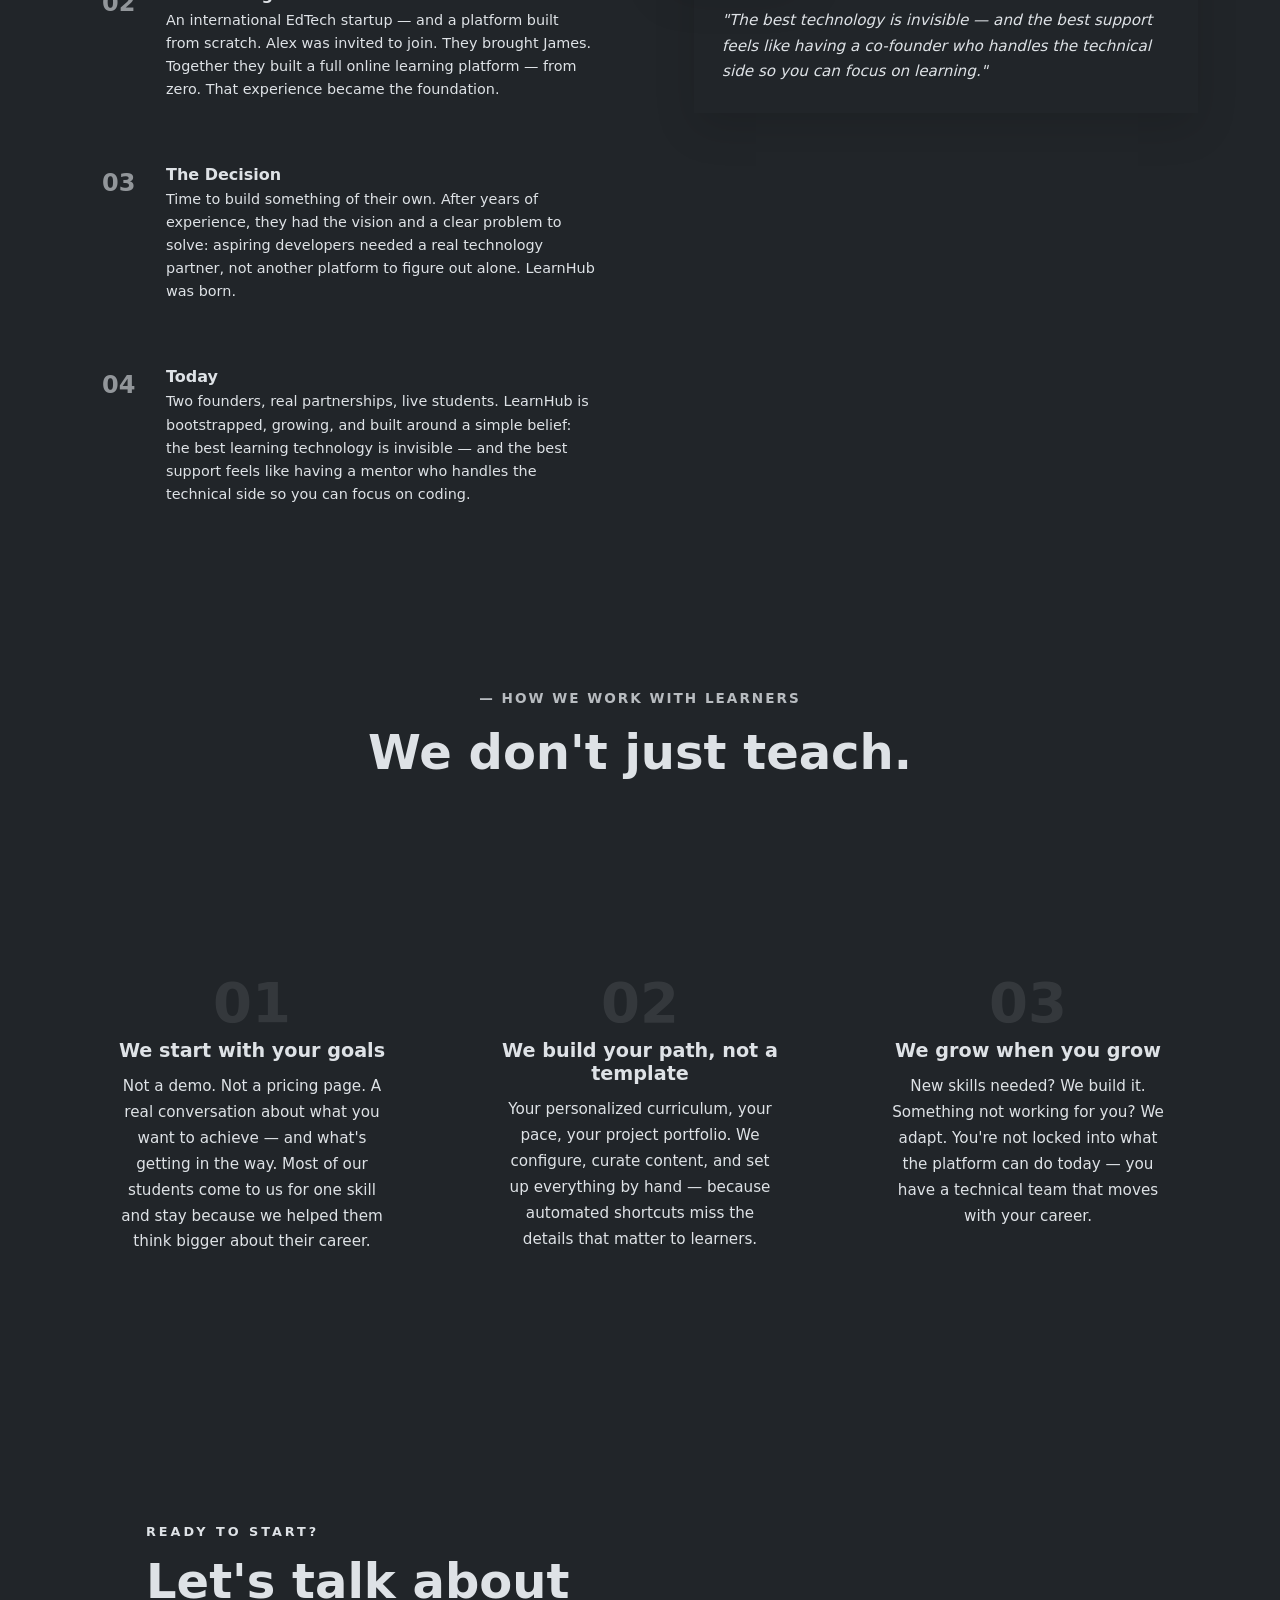
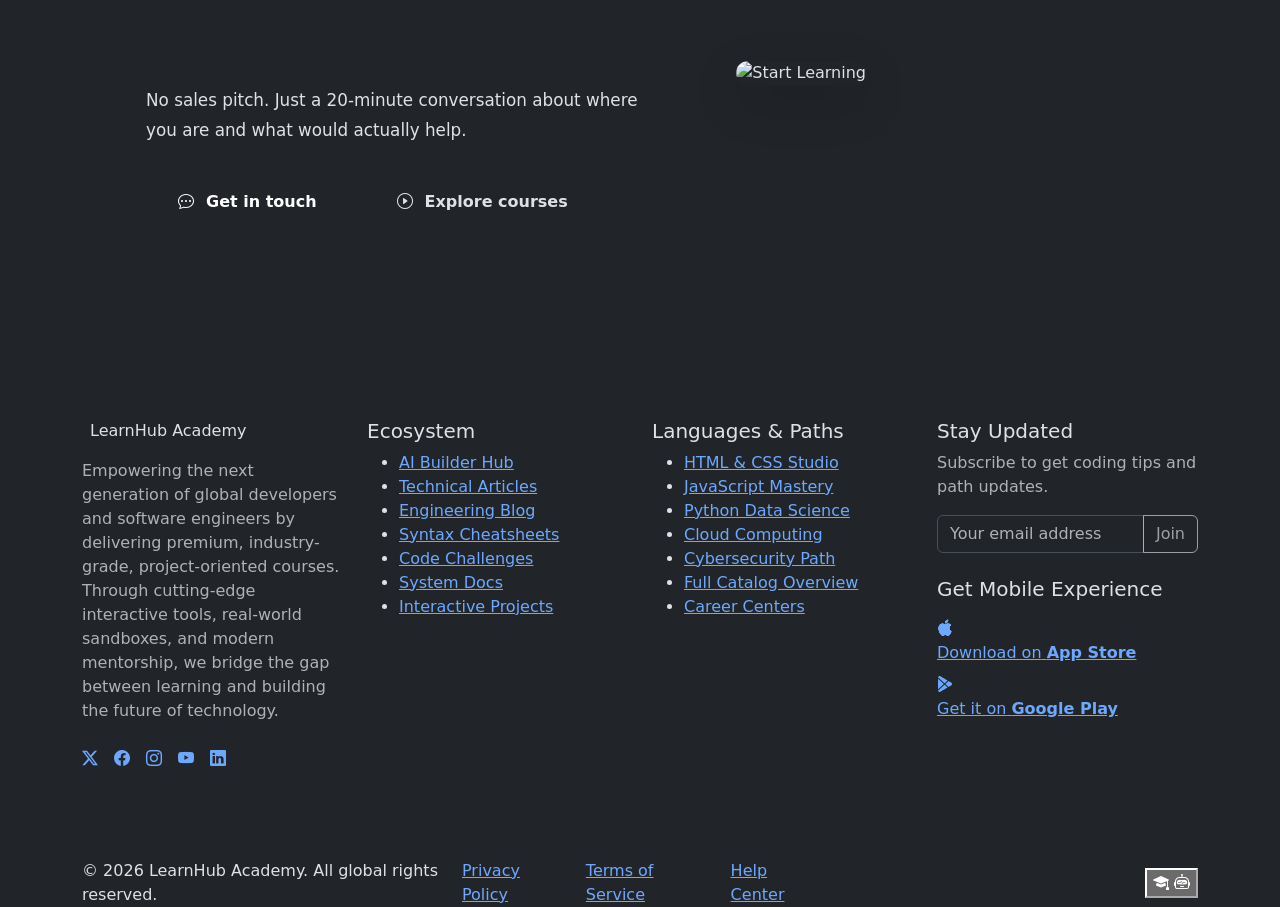
==== commit b0c86342: "linked pages togader" ====
--- a/about.html
+++ b/about.html
@@ -72,8 +72,8 @@
                     </button>
 
                     <!-- Start Now Button -->
-                    <a href="index.html#courses" class="btn-start-now">
-                        <span>Start Now</span>
+                    <a href="contact.html" class="btn-start-now">
+                        <span>Enroll Now</span>
                         <svg xmlns="http://www.w3.org/2000/svg" width="16" height="16" fill="currentColor" viewBox="0 0 16 16">
                             <path fill-rule="evenodd" d="M4 8a.5.5 0 0 1 .5-.5h5.793L8.146 5.354a.5.5 0 1 1 .708-.708l3 3a.5.5 0 0 1 0 .708l-3 3a.5.5 0 0 1-.708-.708L10.293 8.5H4.5A.5.5 0 0 1 4 8z"/>
                         </svg>
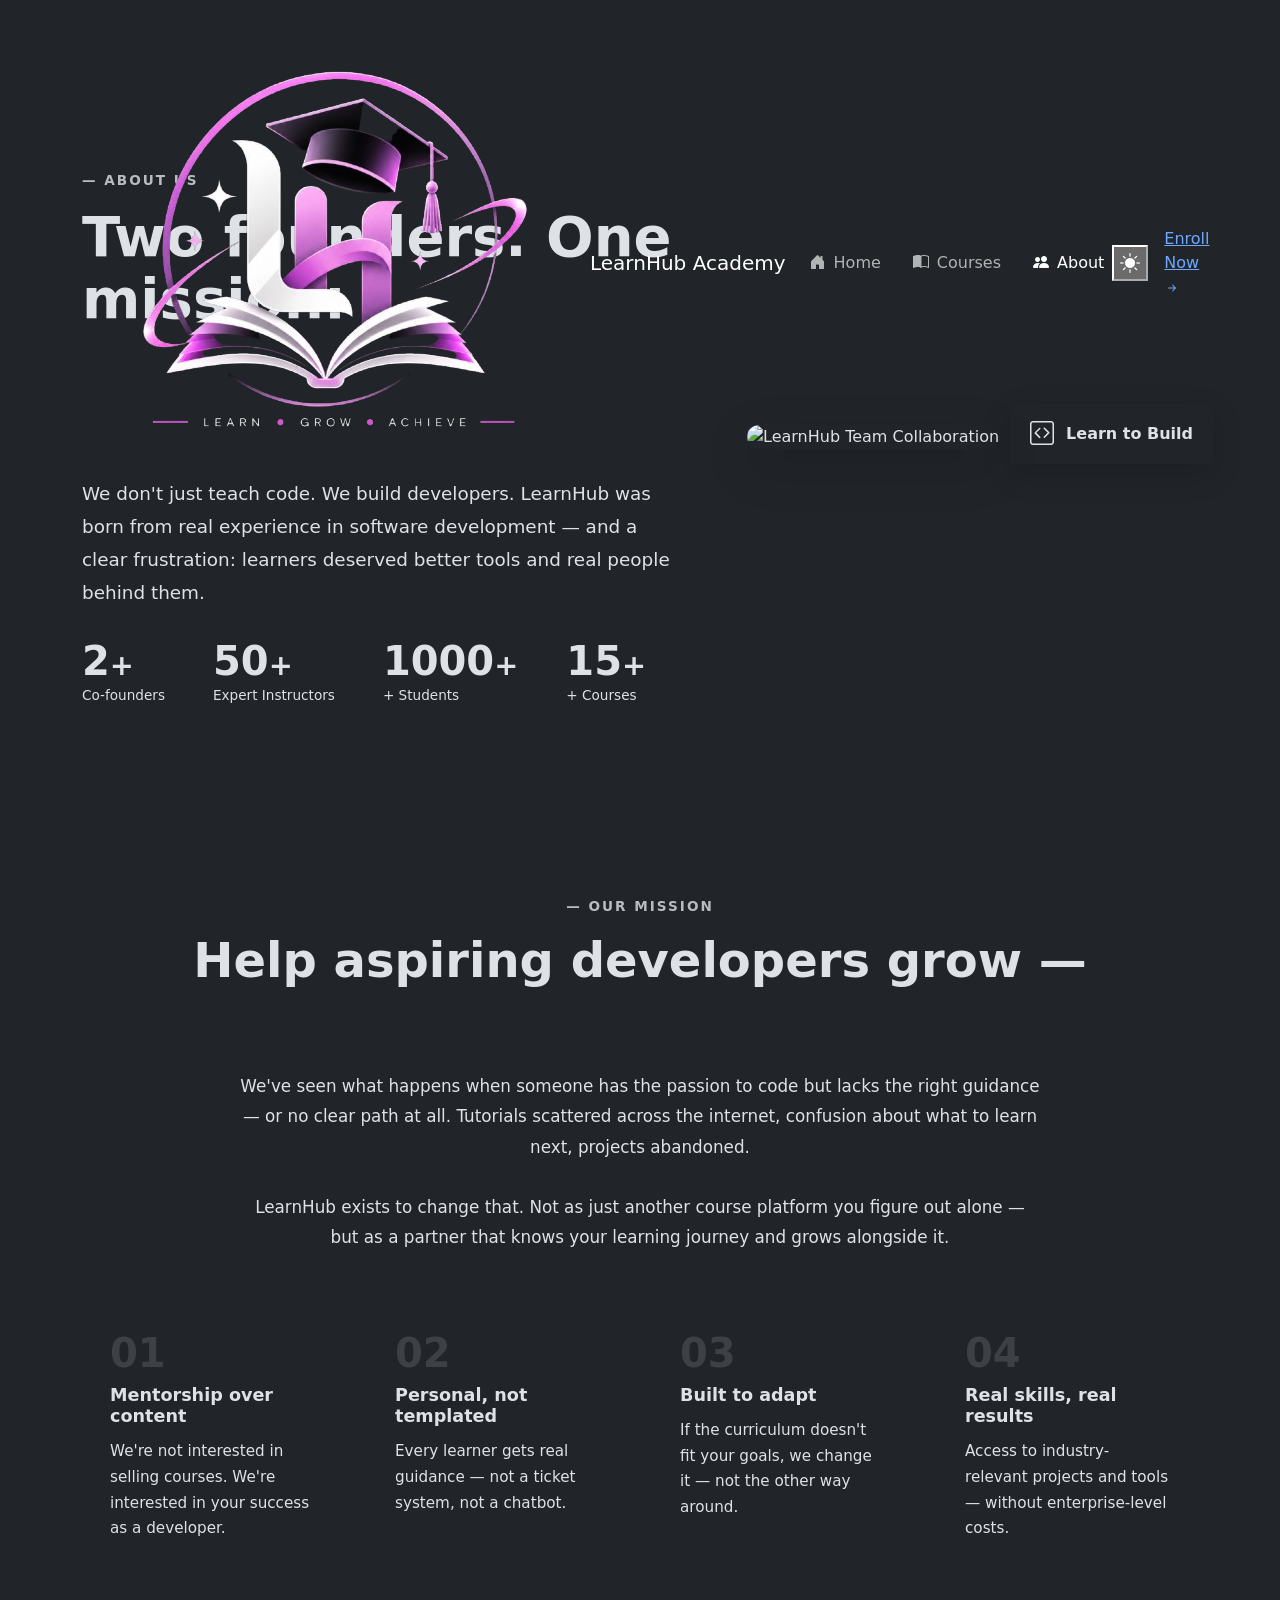
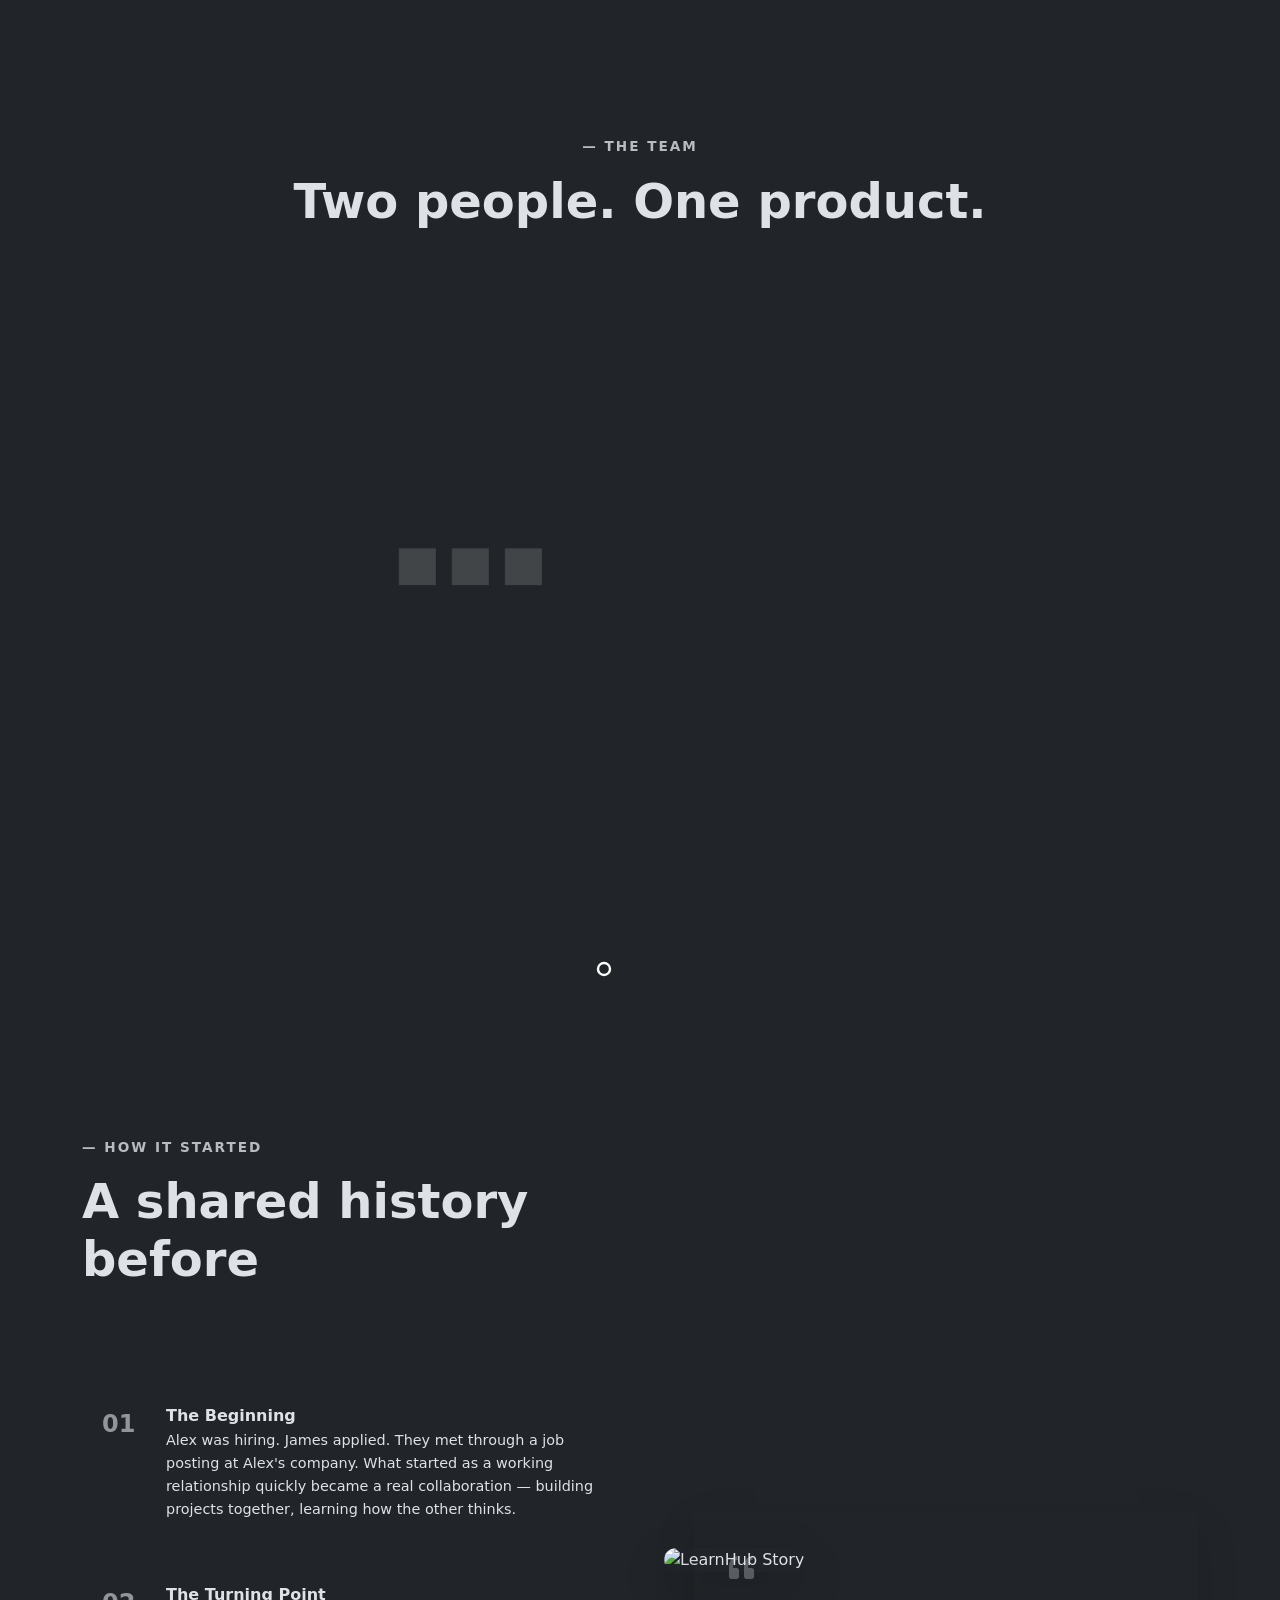
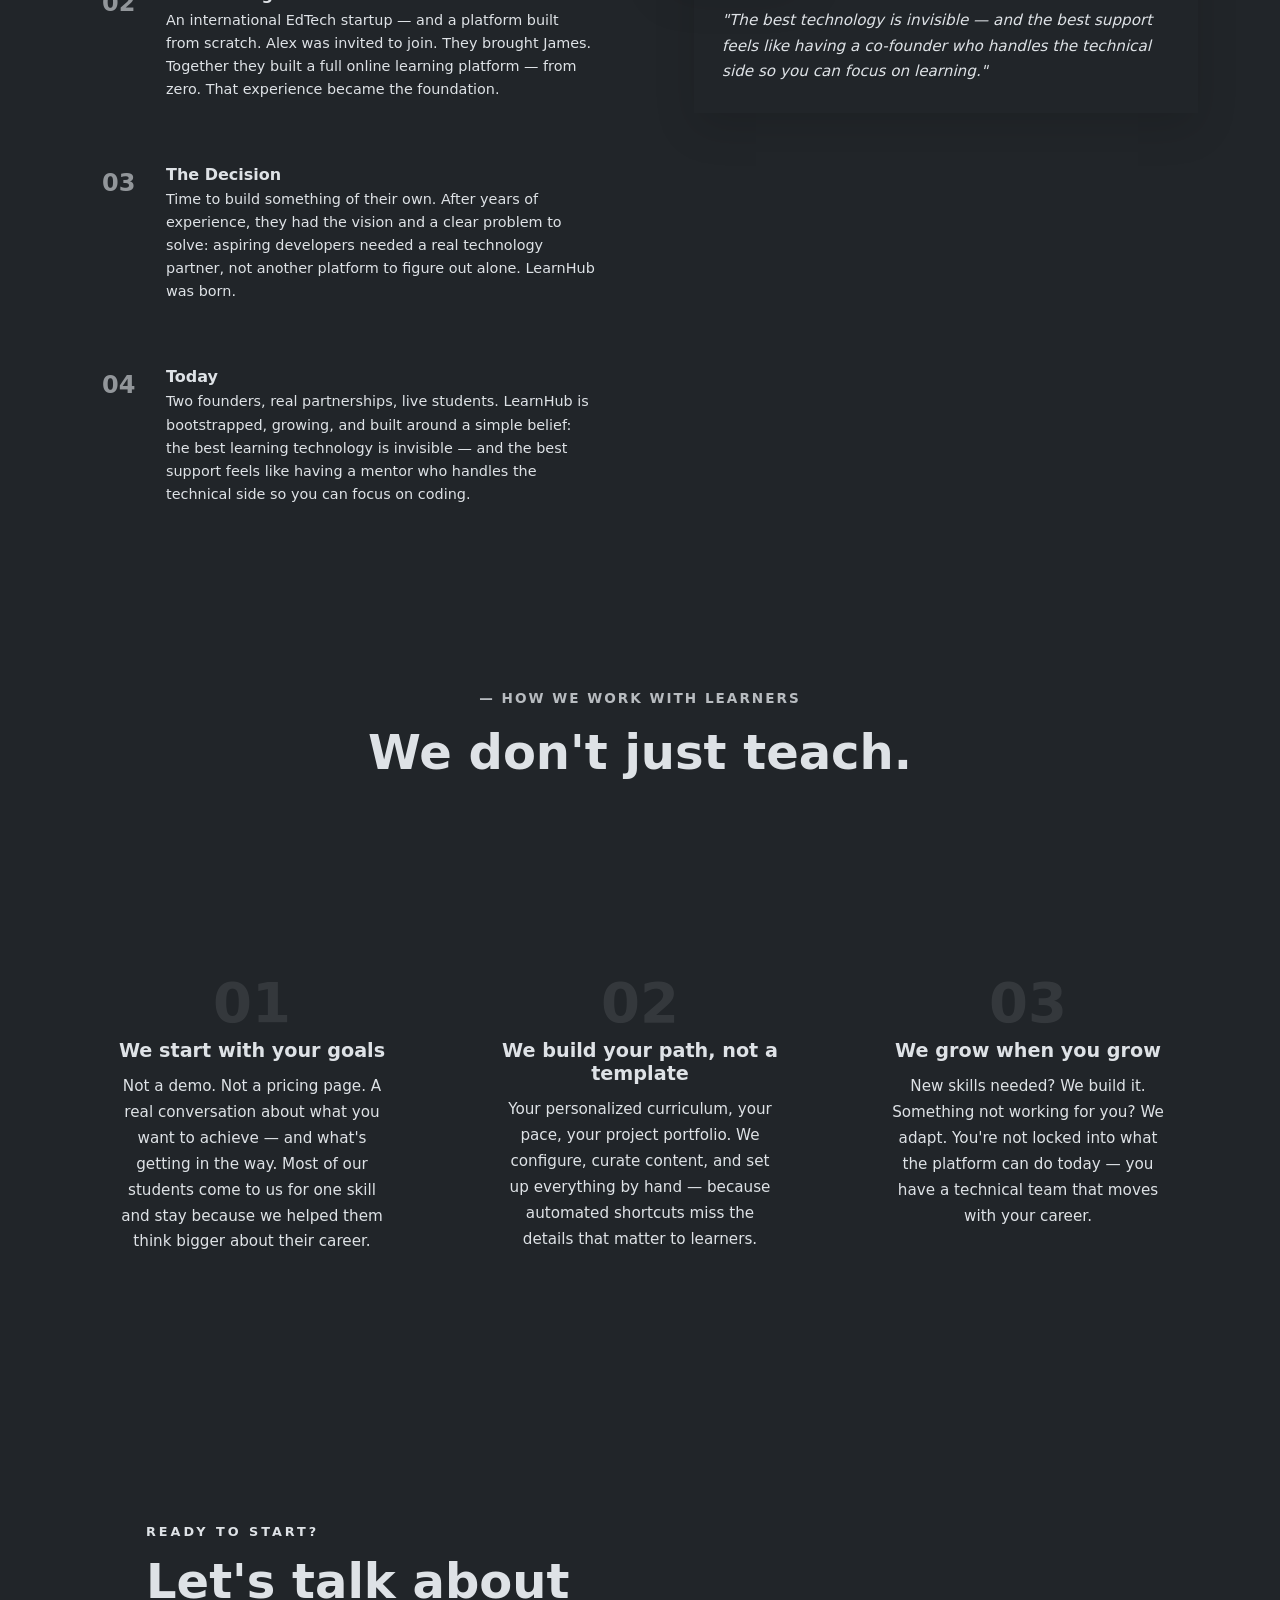
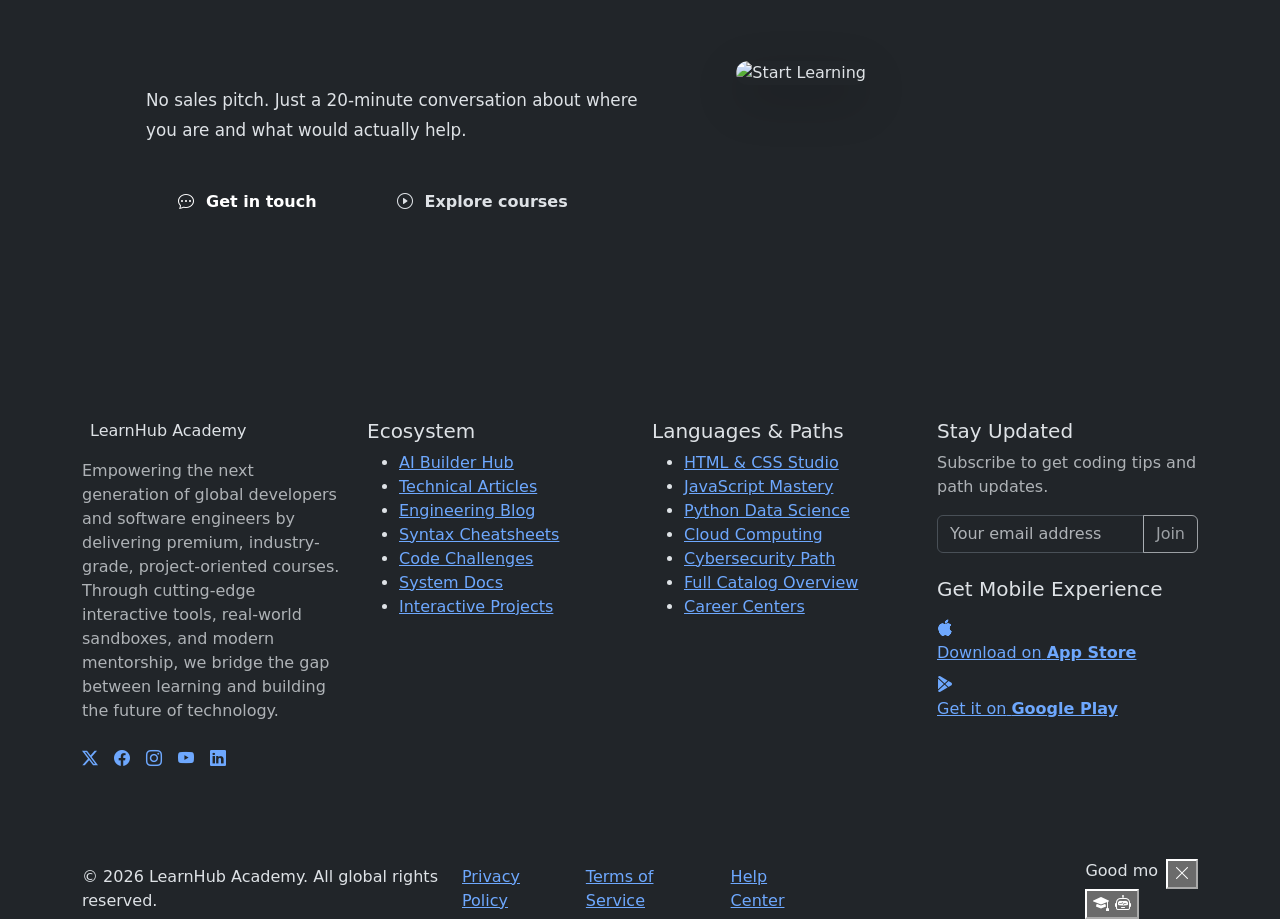
==== commit 54bb6100: "linked pages" ====
--- a/about.html
+++ b/about.html
@@ -11,7 +11,7 @@
     <!-- Bootstrap Icons -->
     <link rel="stylesheet" href="https://cdn.jsdelivr.net/npm/bootstrap-icons@1.11.3/font/bootstrap-icons.min.css">
     <!-- Custom CSS -->
-    <link rel="stylesheet" href="css/style.css">
+    <link rel="stylesheet" href="CSS/">
     <!-- About Page CSS -->
     <link rel="stylesheet" href="about-style.css">
     <title>About Us - LearnHub Academy</title>
@@ -494,7 +494,7 @@
     <script src="https://cdn.jsdelivr.net/npm/bootstrap@5.0.2/dist/js/bootstrap.bundle.min.js" integrity="sha384-MrcW6ZMFYlzcLA8Nl+NtUVF0sA7MsXsP1UyJoMp4YLEuNSfAP+JcXn/tWtIaxVXM" crossorigin="anonymous"></script>
 
     <!-- Custom JavaScript -->
-    <script src="js/app.js"></script>
+    <script src="JS/app.js"></script>
 
     <!-- About Page JavaScript -->
     <script src="about-script.js"></script>
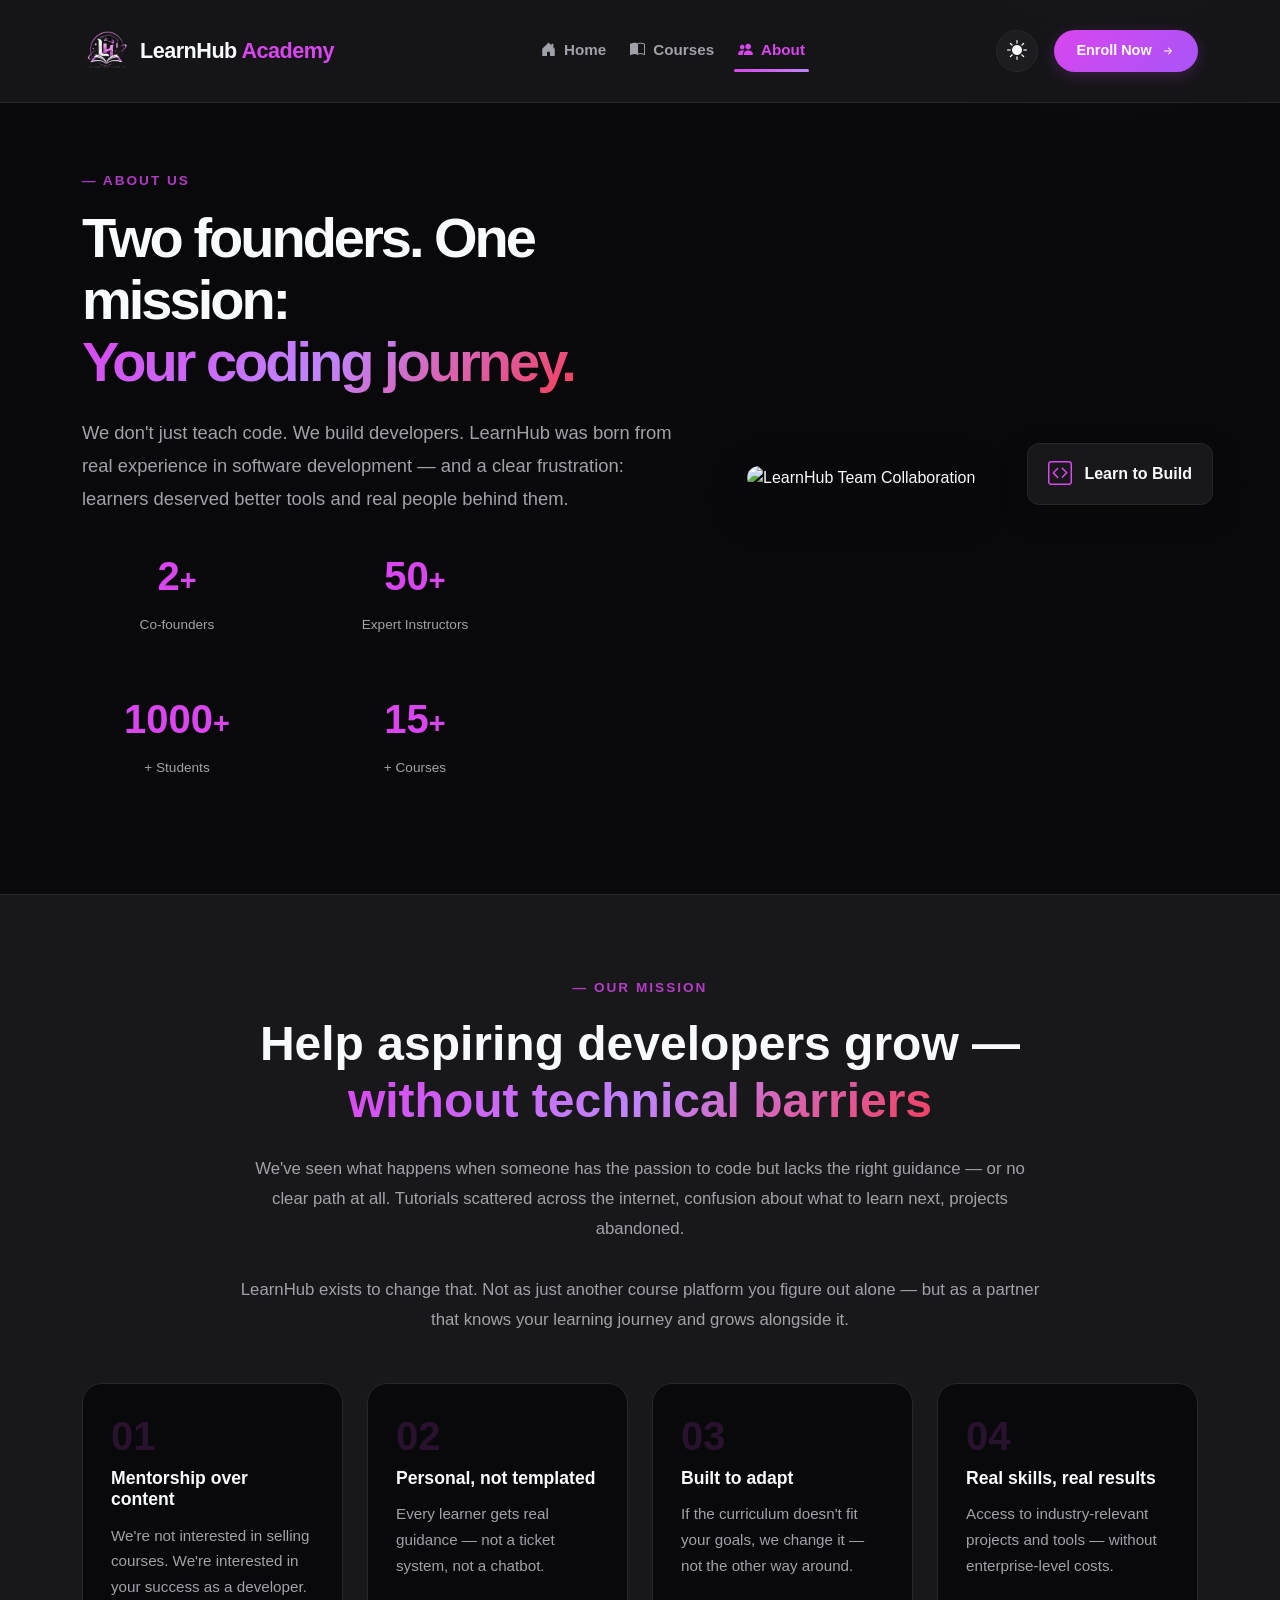
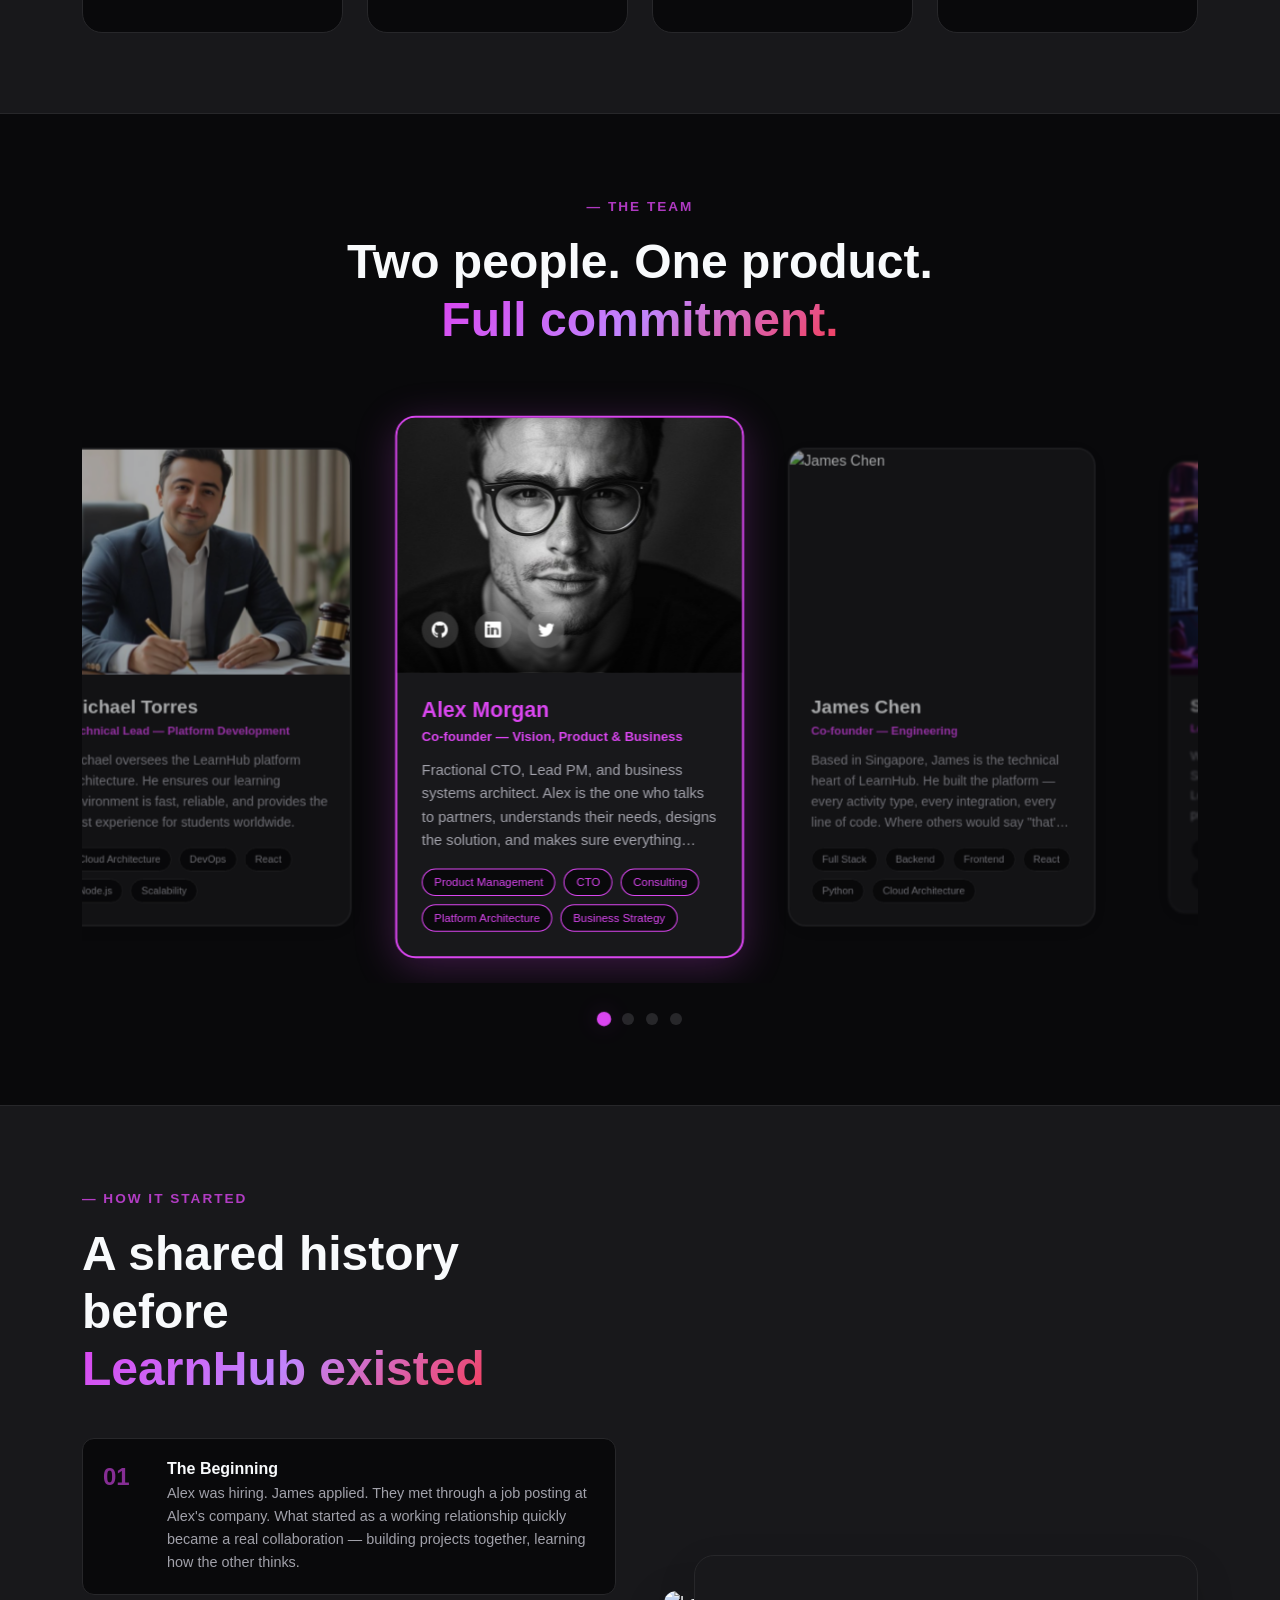
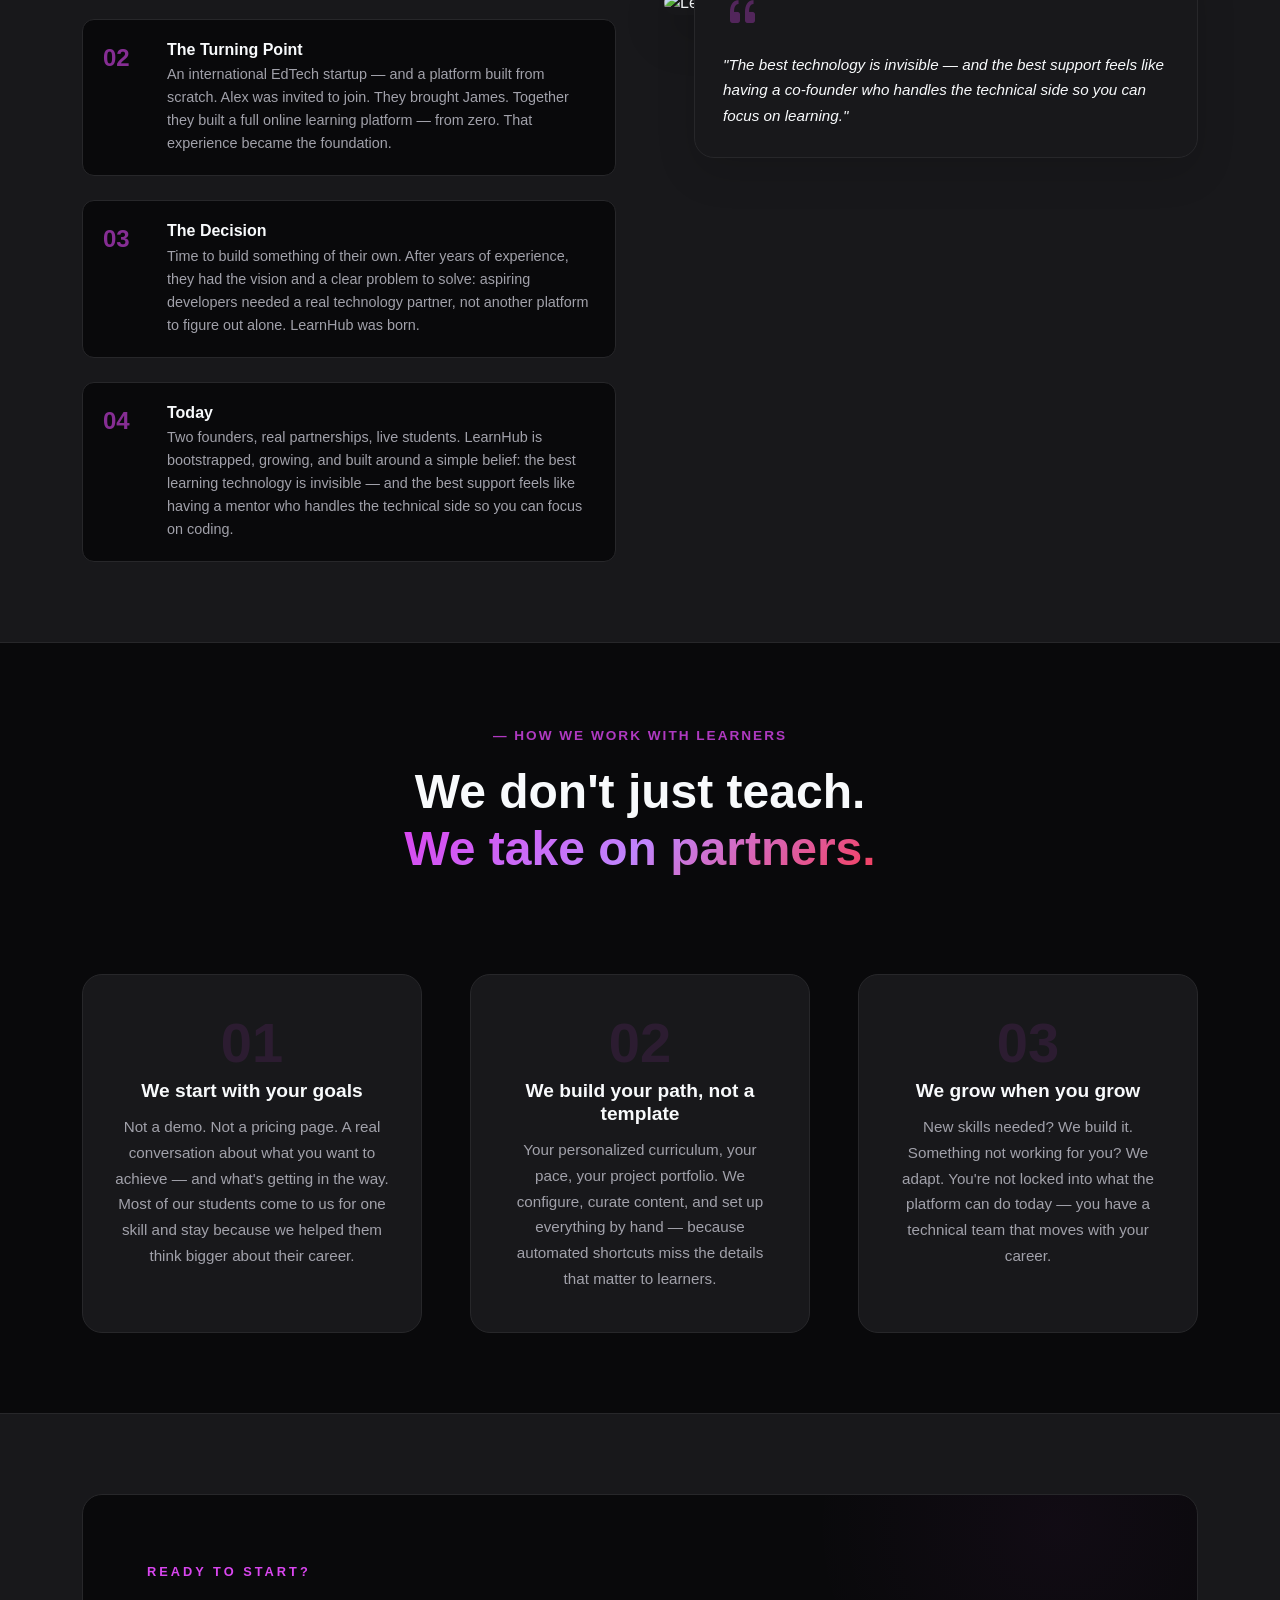
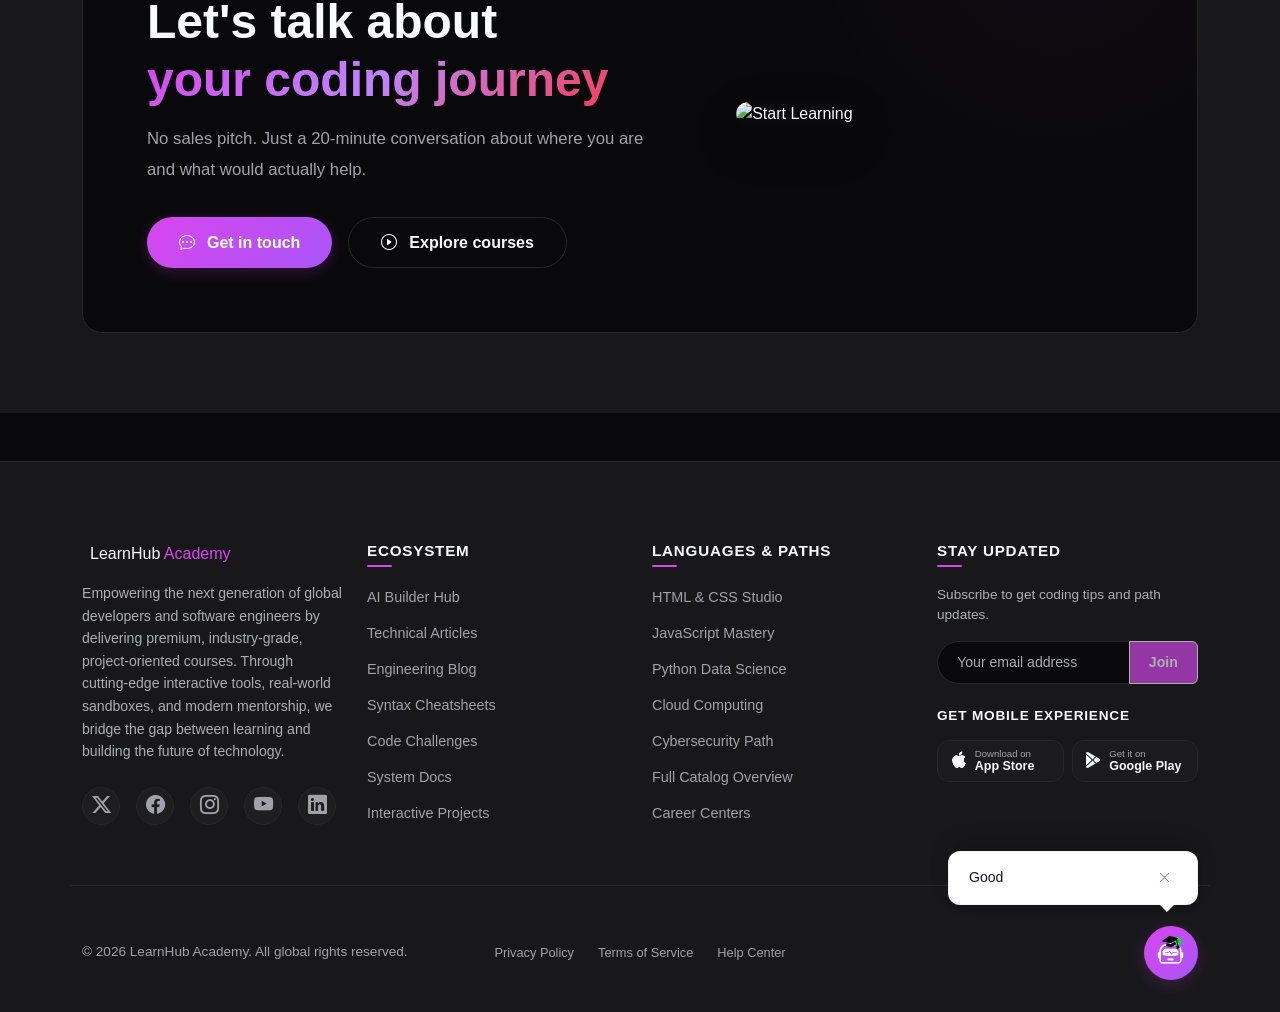
==== commit e8b067d1: "add onather section to home page" ====
--- a/about.html
+++ b/about.html
@@ -11,7 +11,7 @@
     <!-- Bootstrap Icons -->
     <link rel="stylesheet" href="https://cdn.jsdelivr.net/npm/bootstrap-icons@1.11.3/font/bootstrap-icons.min.css">
     <!-- Custom CSS -->
-    <link rel="stylesheet" href="CSS/">
+    <link rel="stylesheet" href="CSS/style.css">
     <!-- About Page CSS -->
     <link rel="stylesheet" href="about-style.css">
     <title>About Us - LearnHub Academy</title>
--- a/CSS/style.css
+++ b/CSS/style.css
@@ -0,0 +1,3411 @@
+@import url('https://fonts.googleapis.com/css2?family=Oxanium:wght@300;400;500;600;700&display=swap');
+
+:root {
+    --primary-color: #d946ef;
+    --primary-hover: #c084fc;
+    --primary-dark: #a855f7;
+    --primary-glow: rgba(217, 70, 239, 0.2);
+
+    --radius-sm: 0.375rem;
+    --radius-md: 0.75rem;
+    --radius-lg: 1.25rem;
+
+    --transition-fast: all 0.2s ease;
+    --transition-smooth: all 0.4s cubic-bezier(0.25, 1, 0.5, 1);
+}
+
+
+
+/* ==========================================
+   2. LIGHT THEME
+========================================== */
+
+[data-bs-theme="light"] {
+    --bg-main: #f8fafc;
+    --bg-surface: #ffffff;
+
+    --text-main: #0f172a;
+    --text-muted: #64748b;
+
+    --border-color: #e2e8f0;
+
+    --navbar-blur-bg: rgba(255, 255, 255, 0.85);
+}
+
+
+/* ==========================================
+   3. DARK THEME
+========================================== */
+
+[data-bs-theme="dark"] {
+    --bg-main: #09090b;
+    --bg-surface: #18181b;
+
+    --text-main: #f8fafc;
+    --text-muted: #a1a1aa;
+
+    --border-color: #27272a;
+
+    --navbar-blur-bg: rgba(24, 24, 27, 0.85);
+}
+
+
+/* ==========================================
+   4. GLOBAL STYLES
+========================================== */
+
+html {
+    scroll-behavior: smooth;
+}
+
+body {
+    margin: 0;
+
+    background-color: var(--bg-main);
+    color: var(--text-main);
+    font-family:
+        system-ui,
+        -apple-system,
+        BlinkMacSystemFont,
+        "Segoe UI";
+    font-family: 'Oxanium', sans-serif;
+
+
+    transition:
+        background-color 0.3s ease,
+        color 0.3s ease;
+}
+
+
+/* ==========================================
+   5. NAVBAR
+========================================== */
+
+.custom-navbar {
+    background-color: var(--navbar-blur-bg) !important;
+
+    border-bottom: 1px solid var(--border-color);
+
+    backdrop-filter: blur(12px);
+    -webkit-backdrop-filter: blur(12px);
+
+    padding: 1.3rem 0;
+
+    transition:
+        padding 0.4s cubic-bezier(0.25, 1, 0.5, 1),
+        background-color 0.3s ease,
+        box-shadow 0.3s ease;
+}
+
+/* ==========================================================================
+   FORCE NAVBAR BRAND LOGO RESIZING (100% FIXED)
+   ========================================================================== */
+
+.custom-navbar .navbar-brand img,
+.custom-navbar .logo-img {
+    width: auto !important;
+    height: 50px !important;
+    max-height: 50px !important;
+    display: inline-block !important;
+    object-fit: contain !important;
+    vertical-align: middle !important;
+    transition: height 0.3s ease, transform 0.3s ease !important;
+}
+
+.custom-navbar.navbar-shrink .navbar-brand img,
+.custom-navbar.navbar-shrink .logo-img {
+    height: 38px !important;
+    max-height: 38px !important;
+}
+
+.custom-navbar .navbar-brand:hover img {
+    transform: scale(1.05);
+}
+
+
+/* Navbar after scrolling */
+
+.custom-navbar.navbar-shrink {
+    padding: 0.65rem 0;
+
+    background-color: var(--bg-surface) !important;
+
+    box-shadow:
+        0 10px 30px -10px rgba(0, 0, 0, 0.15);
+}
+
+
+/* ==========================================
+   6. LOGO
+========================================== */
+
+.logo-icon {
+    width: 38px;
+    height: 38px;
+
+    background:
+        linear-gradient(135deg,
+            var(--primary-color),
+            #f43f5e);
+
+    border-radius: var(--radius-md);
+
+    box-shadow:
+        0 0 15px var(--primary-glow);
+}
+
+
+.brand-text {
+    color: var(--text-main);
+
+    font-size: 1.35rem;
+    font-weight: 800;
+
+    letter-spacing: -0.5px;
+}
+
+
+.text-fuchsia {
+    color: var(--primary-color);
+}
+
+
+/* ==========================================
+   7. NAVIGATION LINKS
+========================================== */
+
+.custom-navbar .nav-link {
+    position: relative;
+
+    padding: 0.5rem 0.25rem !important;
+
+    color: var(--text-muted) !important;
+
+    font-size: 0.95rem;
+    font-weight: 600;
+
+    transition:
+        color 0.3s ease;
+}
+
+
+/* Underline */
+
+.custom-navbar .nav-link::after {
+    content: "";
+
+    position: absolute;
+
+    left: 0;
+    bottom: -2px;
+
+    width: 0;
+    height: 3px;
+
+    background:
+        linear-gradient(90deg,
+            var(--primary-color),
+            var(--primary-hover));
+
+    border-radius: 2px;
+
+    transition:
+        width 0.35s cubic-bezier(0.25, 1, 0.5, 1);
+}
+
+
+/* Hover */
+
+.custom-navbar .nav-link:hover {
+    color: var(--text-main) !important;
+}
+
+.custom-navbar .nav-link:hover::after {
+    width: 100%;
+}
+
+
+/* Active */
+
+.custom-navbar .nav-link.active {
+    color: var(--primary-color) !important;
+}
+
+.custom-navbar .nav-link.active::after {
+    width: 100%;
+}
+
+
+/* ==========================================
+   8. THEME BUTTON
+========================================== */
+
+.btn-theme-switch {
+    width: 42px;
+    height: 42px;
+
+    display: flex;
+    align-items: center;
+    justify-content: center;
+
+    border-radius: 50%;
+
+    background-color:
+        rgba(128, 128, 128, 0.08);
+
+    border: 1px solid var(--border-color);
+
+    color: var(--text-main);
+
+    cursor: pointer;
+
+    transition: var(--transition-smooth);
+}
+
+
+.btn-theme-switch:hover {
+    border-color: var(--primary-color);
+
+    box-shadow:
+        0 0 12px var(--primary-glow);
+
+    transform: scale(1.05);
+}
+
+
+/* ==========================================
+   9. START NOW BUTTON
+========================================== */
+
+.btn-start-now {
+    display: inline-flex;
+    align-items: center;
+    justify-content: center;
+
+    gap: 8px;
+
+    padding: 0.65rem 1.4rem;
+
+    background:
+        linear-gradient(135deg,
+            var(--primary-color),
+            var(--primary-dark));
+
+    color: #ffffff !important;
+
+    font-size: 0.9rem;
+    font-weight: 600;
+
+    border-radius: 50px;
+
+    text-decoration: none;
+
+    box-shadow:
+        0 4px 15px var(--primary-glow);
+
+    transition:
+        transform 0.3s cubic-bezier(0.34, 1.56, 0.64, 1),
+        box-shadow 0.3s ease;
+}
+
+
+.btn-start-now svg {
+    transition:
+        transform 0.3s ease;
+}
+
+
+.btn-start-now:hover {
+    color: #ffffff !important;
+
+    transform:
+        translateY(-3px) scale(1.02);
+
+    box-shadow:
+        0 8px 25px rgba(217, 70, 239, 0.4);
+}
+
+
+.btn-start-now:hover svg {
+    transform:
+        translateX(4px);
+}
+
+
+/* ==========================================
+   10. MOBILE NAVBAR BUTTON
+========================================== */
+
+.navbar-toggler {
+    padding: 0.4rem 0.65rem;
+
+    display: flex;
+    align-items: center;
+    justify-content: center;
+
+    background-color:
+        rgba(217, 70, 239, 0.15) !important;
+
+    border: 1px solid rgba(217, 70, 239, 0.3) !important;
+
+    border-radius: var(--radius-sm);
+
+    transition:
+        var(--transition-fast);
+}
+
+
+.purple-hamburger-icon {
+    color: var(--primary-color);
+
+    font-size: 1.6rem;
+
+    transition:
+        var(--transition-fast);
+}
+
+
+.navbar-toggler:hover {
+    background-color:
+        rgba(217, 70, 239, 0.25) !important;
+
+    border-color:
+        var(--primary-color) !important;
+}
+
+
+.navbar-toggler:focus {
+    box-shadow:
+        0 0 0 0.25rem rgba(217, 70, 239, 0.4) !important;
+
+    border-color:
+        var(--primary-color) !important;
+}
+
+
+
+
+
+/* ==========================================
+   13. RESPONSIVE
+========================================== */
+
+@media (max-width: 991.98px) {
+
+    .custom-navbar {
+        padding: 1rem 0;
+    }
+
+    .navbar-nav {
+        padding-top: 1rem;
+    }
+
+    .action-zone {
+        padding-bottom: 1rem;
+    }
+
+}
+
+
+@media (max-width: 575.98px) {
+
+    .brand-text {
+        font-size: 1.1rem;
+    }
+
+    .logo-icon {
+        width: 34px;
+        height: 34px;
+    }
+
+    .btn-start-now {
+        padding: 0.55rem 1rem;
+    }
+
+}
+
+/* =========================================================
+   LEARNHUB HERO SECTION
+========================================================= */
+
+.learnhub-hero {
+    min-height: 100vh;
+    position: relative;
+    overflow: hidden;
+
+    display: flex;
+    align-items: center;
+
+    padding: 150px 0 90px;
+
+    background:
+        radial-gradient(circle at 75% 45%,
+            rgba(217, 70, 239, 0.10),
+            transparent 30%),
+        radial-gradient(circle at 15% 80%,
+            rgba(168, 85, 247, 0.07),
+            transparent 25%),
+        var(--bg-main);
+
+    isolation: isolate;
+}
+
+/* =========================================================
+   BACKGROUND GLOW
+========================================================= */
+
+.hero-glow {
+    position: absolute;
+    border-radius: 50%;
+    pointer-events: none;
+    filter: blur(80px);
+    z-index: -1;
+}
+
+.hero-glow-one {
+    width: 280px;
+    height: 280px;
+
+    top: 15%;
+    right: 10%;
+
+    background: rgba(217, 70, 239, 0.08);
+}
+
+.hero-glow-two {
+    width: 220px;
+    height: 220px;
+
+    bottom: 5%;
+    left: 8%;
+
+    background: rgba(168, 85, 247, 0.06);
+}
+
+/* =========================================================
+   CONTAINER
+========================================================= */
+
+.hero-container {
+    width: 100%;
+
+    display: grid;
+    grid-template-columns: 1.05fr 0.95fr;
+
+    align-items: center;
+
+    gap: 90px;
+}
+
+/* =========================================================
+   LEFT CONTENT
+========================================================= */
+
+.hero-content {
+    max-width: 650px;
+
+    animation: heroContentReveal 0.9s ease forwards;
+}
+
+@keyframes heroContentReveal {
+
+    from {
+        opacity: 0;
+        transform: translateY(25px);
+    }
+
+    to {
+        opacity: 1;
+        transform: translateY(0);
+    }
+
+}
+
+/* =========================================================
+   SMALL LABEL
+========================================================= */
+
+.hero-small-label {
+    display: inline-flex;
+    align-items: center;
+    gap: 9px;
+
+    margin-bottom: 22px;
+
+    padding: 7px 13px;
+
+    border: 1px solid var(--border-color);
+
+    border-radius: 50px;
+
+    background: rgba(128, 128, 128, 0.04);
+
+    color: var(--text-muted);
+
+    font-size: 0.78rem;
+    font-weight: 600;
+
+    letter-spacing: 0.4px;
+}
+
+.label-dot {
+    width: 7px;
+    height: 7px;
+
+    border-radius: 50%;
+
+    background: var(--primary-color);
+
+    box-shadow:
+        0 0 10px var(--primary-color);
+
+    animation: labelPulse 2s infinite;
+}
+
+@keyframes labelPulse {
+
+    0%,
+    100% {
+        opacity: 0.5;
+        transform: scale(0.8);
+    }
+
+    50% {
+        opacity: 1;
+        transform: scale(1);
+    }
+
+}
+
+/* =========================================================
+   MAIN TITLE
+========================================================= */
+
+.hero-title {
+    margin: 0;
+
+    color: var(--text-main);
+
+    font-size: clamp(3.3rem, 6vw, 6.2rem);
+
+    font-weight: 700;
+
+    line-height: 0.98;
+
+    letter-spacing: -3px;
+}
+
+/* =========================================================
+   TYPING LINE
+========================================================= */
+
+.typing-line {
+    display: block;
+
+    min-height: 1.05em;
+
+    color: var(--primary-color);
+
+    position: relative;
+}
+
+#typingText {
+    display: inline-block;
+
+    white-space: nowrap;
+}
+
+/* Cursor */
+
+.typing-cursor {
+    display: inline-block;
+
+    width: 3px;
+    height: 0.85em;
+
+    margin-left: 7px;
+
+    vertical-align: -0.05em;
+
+    background: var(--primary-color);
+
+    border-radius: 3px;
+
+    animation: cursorBlink 0.75s infinite;
+}
+
+@keyframes cursorBlink {
+
+    0%,
+    45% {
+        opacity: 1;
+    }
+
+    46%,
+    100% {
+        opacity: 0;
+    }
+
+}
+
+/* =========================================================
+   DESCRIPTION
+========================================================= */
+
+.hero-description {
+    max-width: 540px;
+
+    margin: 30px 0 0;
+
+    color: var(--text-muted);
+
+    font-size: 1rem;
+
+    line-height: 1.8;
+
+    font-weight: 400;
+}
+
+/* =========================================================
+   BUTTONS
+========================================================= */
+
+.hero-buttons {
+    display: flex;
+    align-items: center;
+
+    gap: 14px;
+
+    margin-top: 34px;
+}
+
+.hero-btn {
+    display: inline-flex;
+    align-items: center;
+    justify-content: center;
+
+    gap: 9px;
+
+    min-height: 48px;
+
+    padding: 0.7rem 1.35rem;
+
+    border-radius: 12px;
+
+    text-decoration: none;
+
+    font-size: 0.88rem;
+
+    font-weight: 600;
+
+    transition:
+        transform 0.3s ease,
+        box-shadow 0.3s ease,
+        background 0.3s ease,
+        border-color 0.3s ease;
+}
+
+/* Primary */
+
+.hero-btn-primary {
+    color: #ffffff !important;
+
+    background:
+        linear-gradient(135deg,
+            var(--primary-color),
+            var(--primary-dark));
+
+    box-shadow:
+        0 8px 25px var(--primary-glow);
+}
+
+.hero-btn-primary:hover {
+    color: #ffffff !important;
+
+    transform: translateY(-3px);
+
+    box-shadow:
+        0 12px 32px rgba(217, 70, 239, 0.3);
+}
+
+.hero-btn-primary i {
+    transition: transform 0.3s ease;
+}
+
+.hero-btn-primary:hover i {
+    transform: translateX(4px);
+}
+
+/* Outline */
+
+.hero-btn-outline {
+    color: var(--text-main);
+
+    background: rgba(128, 128, 128, 0.04);
+
+    border: 1px solid var(--border-color);
+}
+
+.hero-btn-outline:hover {
+    color: var(--primary-color);
+
+    border-color: var(--primary-color);
+
+    transform: translateY(-3px);
+
+    background: rgba(217, 70, 239, 0.04);
+}
+
+.hero-btn-outline i {
+    font-size: 1rem;
+}
+
+/* =========================================================
+   RIGHT VISUAL
+========================================================= */
+
+.hero-visual {
+    position: relative;
+
+    display: flex;
+    align-items: center;
+    justify-content: center;
+
+    min-height: 470px;
+
+    animation: visualReveal 1s 0.15s ease both;
+}
+
+@keyframes visualReveal {
+
+    from {
+        opacity: 0;
+        transform: translateX(35px);
+    }
+
+    to {
+        opacity: 1;
+        transform: translateX(0);
+    }
+
+}
+
+/* =========================================================
+   CODE WINDOW
+========================================================= */
+
+.code-window {
+    width: min(100%, 500px);
+
+    border:
+        1px solid var(--border-color);
+
+    border-radius: 18px;
+
+    overflow: hidden;
+
+    background:
+        rgba(24, 24, 27, 0.92);
+
+    box-shadow:
+        0 30px 80px rgba(0, 0, 0, 0.25),
+        0 0 0 1px rgba(255, 255, 255, 0.015);
+
+    transform:
+        perspective(1000px) rotateY(-4deg) rotateX(2deg);
+
+    transition:
+        transform 0.5s ease,
+        box-shadow 0.5s ease;
+}
+
+[data-bs-theme="light"] .code-window {
+    background: #17171a;
+    border-color: #303036;
+}
+
+.code-window:hover {
+    transform:
+        perspective(1000px) rotateY(0deg) rotateX(0deg) translateY(-6px);
+
+    box-shadow:
+        0 35px 90px rgba(0, 0, 0, 0.3),
+        0 0 40px rgba(217, 70, 239, 0.08);
+}
+
+/* =========================================================
+   CODE HEADER
+========================================================= */
+
+.code-header {
+    height: 58px;
+
+    display: flex;
+    align-items: center;
+
+    padding: 0 18px;
+
+    border-bottom:
+        1px solid rgba(255, 255, 255, 0.07);
+
+    position: relative;
+}
+
+.window-dots {
+    display: flex;
+    gap: 7px;
+}
+
+.window-dots span {
+    width: 9px;
+    height: 9px;
+
+    border-radius: 50%;
+
+    background: #555;
+}
+
+.window-dots span:nth-child(1) {
+    background: #f87171;
+}
+
+.window-dots span:nth-child(2) {
+    background: #facc15;
+}
+
+.window-dots span:nth-child(3) {
+    background: #4ade80;
+}
+
+.code-file {
+    position: absolute;
+
+    left: 50%;
+
+    transform: translateX(-50%);
+
+    display: flex;
+    align-items: center;
+
+    gap: 7px;
+
+    color: #a1a1aa;
+
+    font-size: 0.72rem;
+}
+
+.code-file i {
+    color: var(--primary-color);
+}
+
+.code-header-icon {
+    margin-left: auto;
+
+    color: #71717a;
+
+    font-size: 0.9rem;
+}
+
+/* =========================================================
+   CODE BODY
+========================================================= */
+
+.code-body {
+    padding: 25px 0 28px;
+
+    min-height: 330px;
+
+    font-family:
+        "SFMono-Regular",
+        Consolas,
+        "Liberation Mono",
+        monospace;
+}
+
+.code-line {
+    display: flex;
+
+    min-height: 31px;
+
+    padding-right: 25px;
+}
+
+.line-number {
+    width: 58px;
+
+    flex-shrink: 0;
+
+    text-align: right;
+
+    padding-right: 18px;
+
+    color: #52525b;
+
+    font-size: 0.7rem;
+
+    user-select: none;
+}
+
+.code-text {
+    color: #d4d4d8;
+
+    font-size: 0.78rem;
+
+    line-height: 1.8;
+}
+
+.indent {
+    padding-left: 25px;
+}
+
+.indent-2 {
+    padding-left: 50px;
+}
+
+.keyword {
+    color: #c084fc;
+}
+
+.variable {
+    color: #f4f4f5;
+}
+
+.property {
+    color: #e879f9;
+}
+
+.operator {
+    color: #a1a1aa;
+}
+
+.bracket,
+.comma {
+    color: #71717a;
+}
+
+.string {
+    color: #86efac;
+
+    transition: opacity 0.25s ease;
+}
+
+.boolean {
+    color: #f0abfc;
+}
+
+.function {
+    color: #67e8f9;
+}
+
+.empty-line {
+    opacity: 0.4;
+}
+
+/* =========================================================
+   CODE CURSOR
+========================================================= */
+
+.typing-code-cursor {
+    display: inline-block;
+
+    width: 2px;
+    height: 14px;
+
+    margin-left: 3px;
+
+    vertical-align: -2px;
+
+    background: var(--primary-color);
+
+    animation: cursorBlink 0.8s infinite;
+}
+
+/* =========================================================
+   CODE FOOTER
+========================================================= */
+
+.code-footer {
+    height: 48px;
+
+    display: flex;
+    align-items: center;
+    justify-content: space-between;
+
+    padding: 0 18px;
+
+    border-top:
+        1px solid rgba(255, 255, 255, 0.07);
+
+    color: #71717a;
+
+    font-size: 0.68rem;
+}
+
+.code-status {
+    display: flex;
+    align-items: center;
+
+    gap: 7px;
+}
+
+.status-dot {
+    width: 6px;
+    height: 6px;
+
+    border-radius: 50%;
+
+    background: #4ade80;
+
+    box-shadow:
+        0 0 8px rgba(74, 222, 128, 0.6);
+}
+
+.code-language {
+    color: #a1a1aa;
+}
+
+/* =========================================================
+   FLOATING NOTE
+========================================================= */
+
+.hero-floating-note {
+    position: absolute;
+
+    right: 0;
+    bottom: 45px;
+
+    display: flex;
+    align-items: center;
+
+    gap: 8px;
+
+    padding: 9px 13px;
+
+    border:
+        1px solid var(--border-color);
+
+    border-radius: 10px;
+
+    background:
+        var(--bg-surface);
+
+    color: var(--text-muted);
+
+    font-size: 0.7rem;
+
+    box-shadow:
+        0 12px 30px rgba(0, 0, 0, 0.12);
+
+    animation:
+        floatingNote 4s ease-in-out infinite;
+}
+
+.hero-floating-note i {
+    color: var(--primary-color);
+
+    font-size: 0.85rem;
+}
+
+@keyframes floatingNote {
+
+    0%,
+    100% {
+        transform: translateY(0);
+    }
+
+    50% {
+        transform: translateY(-7px);
+    }
+
+}
+
+/* =========================================================
+   SCROLL
+========================================================= */
+
+.hero-scroll {
+    position: absolute;
+
+    bottom: 25px;
+    left: 50%;
+
+    transform: translateX(-50%);
+
+    display: flex;
+    align-items: center;
+
+    gap: 8px;
+
+    color: var(--text-muted);
+
+    font-size: 0.68rem;
+
+    opacity: 0.65;
+
+    animation:
+        scrollFloat 2s ease-in-out infinite;
+}
+
+.hero-scroll i {
+    color: var(--primary-color);
+}
+
+@keyframes scrollFloat {
+
+    0%,
+    100% {
+        transform:
+            translateX(-50%) translateY(0);
+    }
+
+    50% {
+        transform:
+            translateX(-50%) translateY(5px);
+    }
+
+}
+
+/* =========================================================
+   RESPONSIVE
+========================================================= */
+
+@media (max-width: 991.98px) {
+
+    .learnhub-hero {
+        padding-top: 130px;
+        padding-bottom: 100px;
+    }
+
+    .hero-container {
+        grid-template-columns: 1fr;
+
+        gap: 70px;
+    }
+
+    .hero-content {
+        max-width: 720px;
+
+        margin: 0 auto;
+
+        text-align: center;
+    }
+
+    .hero-small-label {
+        margin-left: auto;
+        margin-right: auto;
+    }
+
+    .hero-description {
+        margin-left: auto;
+        margin-right: auto;
+    }
+
+    .hero-buttons {
+        justify-content: center;
+    }
+
+    .hero-visual {
+        min-height: auto;
+    }
+
+    .code-window {
+        transform: none;
+    }
+
+    .code-window:hover {
+        transform: translateY(-5px);
+    }
+
+    .hero-floating-note {
+        right: calc(50% - 250px);
+    }
+
+}
+
+@media (max-width: 575.98px) {
+
+    .learnhub-hero {
+        padding-top: 115px;
+        padding-bottom: 90px;
+    }
+
+    .hero-container {
+        gap: 50px;
+    }
+
+    .hero-title {
+        font-size: clamp(2.7rem, 13vw, 4rem);
+
+        letter-spacing: -2px;
+    }
+
+    .hero-description {
+        font-size: 0.9rem;
+
+        line-height: 1.7;
+    }
+
+    .hero-buttons {
+        flex-direction: column;
+
+        width: 100%;
+    }
+
+    .hero-btn {
+        width: 100%;
+    }
+
+    .hero-visual {
+        width: 100%;
+    }
+
+    .code-window {
+        width: 100%;
+
+        border-radius: 14px;
+    }
+
+    .code-body {
+        padding-top: 20px;
+    }
+
+    .line-number {
+        width: 42px;
+
+        padding-right: 12px;
+    }
+
+    .code-text {
+        font-size: 0.67rem;
+    }
+
+    .indent {
+        padding-left: 12px;
+    }
+
+    .indent-2 {
+        padding-left: 25px;
+    }
+
+    .hero-floating-note {
+        right: 5px;
+        bottom: -22px;
+
+        font-size: 0.63rem;
+    }
+
+    .hero-scroll {
+        display: none;
+    }
+
+}
+
+
+
+/* =========================================================
+   LEARNHUB STATS
+========================================================= */
+
+.learnhub-stats {
+
+    position: relative;
+
+    padding: 28px 0;
+
+    background:
+        var(--bg-main);
+
+}
+
+
+/* =========================================================
+   MAIN WRAPPER
+========================================================= */
+
+.stats-wrapper {
+
+    width: 100%;
+
+    min-height: 125px;
+
+    display: flex;
+
+    align-items: center;
+
+    justify-content: space-around;
+
+    padding: 22px 35px;
+
+    border: 1px solid var(--border-color);
+
+    border-radius: 20px;
+
+    background:
+        rgba(128, 128, 128, 0.035);
+
+    backdrop-filter: blur(14px);
+
+    -webkit-backdrop-filter: blur(14px);
+
+    box-shadow:
+        0 15px 40px rgba(0, 0, 0, 0.04);
+
+}
+
+
+/* =========================================================
+   STAT ITEM
+========================================================= */
+
+.stat-item {
+
+    display: flex;
+
+    align-items: center;
+
+    gap: 15px;
+
+    min-width: 190px;
+
+    padding: 8px 18px;
+
+}
+
+
+/* =========================================================
+   ICON
+========================================================= */
+
+.stat-icon {
+
+    width: 46px;
+
+    height: 46px;
+
+    flex-shrink: 0;
+
+    display: flex;
+
+    align-items: center;
+
+    justify-content: center;
+
+    border-radius: 13px;
+
+    color: var(--primary-color);
+
+    background:
+        rgba(217, 70, 239, 0.08);
+
+    border:
+        1px solid rgba(217, 70, 239, 0.12);
+
+    font-size: 1.15rem;
+
+    transition:
+        transform .3s ease,
+        background .3s ease,
+        box-shadow .3s ease;
+}
+
+
+/* =========================================================
+   CONTENT
+========================================================= */
+
+.stat-content h3 {
+
+    margin: 0;
+
+    color: var(--text-main);
+
+    font-size: 1.55rem;
+
+    font-weight: 700;
+
+    line-height: 1.1;
+
+    letter-spacing: -0.5px;
+}
+
+
+.stat-content p {
+
+    margin: 5px 0 0;
+
+    color: var(--text-muted);
+
+    font-size: .72rem;
+
+    white-space: nowrap;
+}
+
+
+/* =========================================================
+   DIVIDER
+========================================================= */
+
+.stat-divider {
+
+    width: 1px;
+
+    height: 45px;
+
+    flex-shrink: 0;
+
+    background:
+        var(--border-color);
+
+    opacity: .7;
+}
+
+
+/* =========================================================
+   HOVER
+========================================================= */
+
+.stat-item {
+
+    transition:
+        transform .3s ease;
+}
+
+
+.stat-item:hover {
+
+    transform:
+        translateY(-3px);
+}
+
+
+.stat-item:hover .stat-icon {
+
+    transform:
+        translateY(-2px);
+
+    background:
+        rgba(217, 70, 239, 0.13);
+
+    box-shadow:
+        0 8px 20px rgba(217, 70, 239, 0.10);
+}
+
+
+/* =========================================================
+   RESPONSIVE
+========================================================= */
+
+@media (max-width: 991.98px) {
+
+    .stats-wrapper {
+
+        display: grid;
+
+        grid-template-columns:
+            1fr 1fr;
+
+        gap: 22px;
+
+        padding: 25px;
+    }
+
+
+    .stat-divider {
+
+        display: none;
+    }
+
+
+    .stat-item {
+
+        justify-content: center;
+    }
+
+}
+
+
+@media (max-width: 575.98px) {
+
+    .learnhub-stats {
+
+        padding: 20px 0;
+    }
+
+
+    .stats-wrapper {
+
+        grid-template-columns: 1fr;
+
+        gap: 18px;
+
+        padding: 22px 18px;
+
+        border-radius: 17px;
+    }
+
+
+    .stat-item {
+
+        justify-content: flex-start;
+
+        padding: 5px 12px;
+    }
+
+
+    .stat-icon {
+
+        width: 42px;
+
+        height: 42px;
+    }
+
+
+    .stat-content h3 {
+
+        font-size: 1.35rem;
+    }
+
+}
+
+
+
+
+
+
+
+
+
+
+
+
+
+
+
+
+
+/* =========================================
+   LEARNING PATH SECTION
+========================================= */
+
+.learning-path-section {
+    padding: 110px 0;
+    background: var(--background);
+    color: var(--text);
+    overflow: hidden;
+}
+
+.learning-path-container {
+    width: min(1120px, calc(100% - 48px));
+    margin: 0 auto;
+}
+
+/* =========================================
+   HEADING
+========================================= */
+
+.learning-path-heading {
+    max-width: 650px;
+    margin-bottom: 48px;
+}
+
+.learning-path-eyebrow {
+    display: flex;
+    align-items: center;
+    gap: 10px;
+
+    margin-bottom: 14px;
+
+    font-size: 11px;
+    font-weight: 700;
+    letter-spacing: 2.5px;
+    color: var(--primary-color);
+}
+
+.learning-path-eyebrow span {
+    width: 28px;
+    height: 1px;
+    background: var(--primary-color);
+}
+
+.learning-path-heading h2 {
+    margin: 0;
+    font-size: clamp(36px, 5vw, 62px);
+    line-height: 1;
+    letter-spacing: -2.5px;
+    font-weight: 800;
+}
+
+.learning-path-heading h2 em {
+    color: var(--primary-color);
+    font-style: normal;
+}
+
+.learning-path-heading p {
+    margin: 20px 0 0;
+    max-width: 560px;
+
+    font-size: 15px;
+    line-height: 1.8;
+    color: var(--muted);
+}
+
+/* =========================================
+   CATEGORY NAVIGATION
+========================================= */
+.learning-path-categories {
+    position: relative;
+    z-index: 5;
+
+    display: flex;
+    align-items: center;
+    gap: 9px;
+
+    margin-bottom: 28px;
+
+    overflow-x: auto;
+    overflow-y: visible;
+
+    padding: 8px 4px 10px;
+
+    scrollbar-width: none;
+}
+
+.learning-path-categories::-webkit-scrollbar {
+    display: none;
+}
+
+.path-category {
+    position: relative;
+    z-index: 1;
+
+    flex: 0 0 auto;
+
+    border: 1px solid rgba(128, 128, 128, 0.18);
+    background: transparent;
+
+    color: var(--muted);
+
+    padding: 10px 16px;
+    border-radius: 999px;
+
+    font: inherit;
+    font-size: 12px;
+    font-weight: 600;
+
+    cursor: pointer;
+
+    transition:
+        color 0.25s ease,
+        background 0.25s ease,
+        border-color 0.25s ease,
+        transform 0.25s ease,
+        box-shadow 0.25s ease;
+}
+
+.path-category:hover {
+    z-index: 10;
+
+    color: var(--text);
+
+    border-color: var(--primary-color);
+
+    transform: translateY(-2px);
+
+    box-shadow:
+        0 6px 18px rgba(217, 70, 239, 0.12);
+}
+
+.path-category.active {
+    z-index: 2;
+
+    color: #fff;
+
+    background: var(--primary-color);
+    border-color: var(--primary-color);
+}
+
+/* =========================================
+   MAIN PATH CARD
+========================================= */
+
+.learning-path-card {
+    position: relative;
+
+    padding: 38px;
+
+    border: 1px solid rgba(128, 128, 128, 0.16);
+    border-radius: 28px;
+
+    background:
+        linear-gradient(135deg,
+            rgba(255, 255, 255, 0.035),
+            rgba(255, 255, 255, 0));
+
+    box-shadow:
+        0 25px 70px rgba(0, 0, 0, 0.08);
+
+    overflow: hidden;
+}
+
+.learning-path-card::before {
+    content: "";
+
+    position: absolute;
+
+    width: 280px;
+    height: 280px;
+
+    top: -180px;
+    right: -100px;
+
+    background: var(--primary-color);
+
+    opacity: 0.08;
+
+    border-radius: 50%;
+
+    filter: blur(60px);
+
+    pointer-events: none;
+}
+
+/* =========================================
+   CARD HEADER
+========================================= */
+
+.path-card-header {
+    display: flex;
+    align-items: flex-end;
+    justify-content: space-between;
+
+    gap: 30px;
+
+    margin-bottom: 55px;
+}
+
+.path-card-title span {
+    display: block;
+
+    margin-bottom: 9px;
+
+    font-size: 10px;
+    font-weight: 700;
+    letter-spacing: 2px;
+
+    color: var(--muted);
+}
+
+.path-card-title h3 {
+    margin: 0;
+
+    font-size: clamp(28px, 4vw, 42px);
+    font-weight: 800;
+
+    letter-spacing: -1.5px;
+}
+
+.path-card-counter {
+    display: flex;
+    flex-direction: column;
+    align-items: flex-end;
+}
+
+.path-card-counter strong {
+    font-size: 32px;
+    line-height: 1;
+
+    color: var(--primary-color);
+}
+
+.path-card-counter span {
+    margin-top: 5px;
+
+    font-size: 9px;
+    letter-spacing: 1.5px;
+    font-weight: 700;
+
+    color: var(--muted);
+}
+
+/* =========================================
+   LEARNING ROAD
+========================================= */
+
+.learning-road {
+    position: relative;
+
+    min-height: 145px;
+
+    margin-bottom: 34px;
+}
+
+.road-line,
+.road-progress {
+    position: absolute;
+
+    top: 29px;
+    left: 4%;
+    right: 4%;
+
+    height: 2px;
+}
+
+.road-line {
+    background: rgba(128, 128, 128, 0.18);
+}
+
+.road-progress {
+    right: auto;
+    width: 0;
+
+    background: var(--primary-color);
+
+    box-shadow:
+        0 0 12px var(--primary-color);
+
+    transition: width 0.7s ease;
+}
+
+.road-steps {
+    position: relative;
+
+    display: flex;
+    justify-content: space-between;
+
+    width: 92%;
+    margin: 0 auto;
+}
+
+.road-step {
+    position: relative;
+
+    display: flex;
+    flex-direction: column;
+    align-items: center;
+
+    width: 100px;
+
+    text-align: center;
+}
+
+.road-step-dot {
+    position: relative;
+    z-index: 2;
+
+    width: 60px;
+    height: 60px;
+
+    display: grid;
+    place-items: center;
+
+    border: 1px solid rgba(128, 128, 128, 0.2);
+    border-radius: 50%;
+
+    background: var(--background);
+
+    color: var(--muted);
+
+    font-size: 13px;
+    font-weight: 700;
+
+    transition:
+        background 0.4s ease,
+        color 0.4s ease,
+        border-color 0.4s ease,
+        transform 0.4s ease,
+        box-shadow 0.4s ease;
+}
+
+.road-step.active .road-step-dot,
+.road-step.completed .road-step-dot {
+    color: #fff;
+
+    background: var(--primary-color);
+    border-color: var(--primary-color);
+
+    box-shadow:
+        0 0 0 7px rgba(217, 70, 239, 0.08);
+}
+
+.road-step.active .road-step-dot {
+    transform: scale(1.08);
+}
+
+.road-step-title {
+    margin-top: 15px;
+
+    font-size: 11px;
+    font-weight: 700;
+
+    color: var(--text);
+
+    line-height: 1.4;
+}
+
+.road-step-number {
+    margin-top: 4px;
+
+    font-size: 9px;
+    color: var(--muted);
+}
+
+/* =========================================
+   CURRENT COURSE
+========================================= */
+
+.current-course {
+    display: flex;
+    align-items: center;
+
+    gap: 20px;
+
+    padding: 20px 22px;
+
+    border: 1px solid rgba(128, 128, 128, 0.14);
+    border-radius: 18px;
+
+    background: rgba(128, 128, 128, 0.035);
+
+    transition:
+        transform 0.3s ease,
+        border-color 0.3s ease;
+}
+
+.current-course:hover {
+    transform: translateY(-2px);
+    border-color: rgba(217, 70, 239, 0.35);
+}
+
+.current-course-number {
+    flex: 0 0 52px;
+
+    width: 52px;
+    height: 52px;
+
+    display: grid;
+    place-items: center;
+
+    border-radius: 14px;
+
+    background: var(--primary-color);
+
+    color: #fff;
+
+    font-size: 13px;
+    font-weight: 800;
+}
+
+.current-course-content {
+    flex: 1;
+}
+
+.current-course-content span {
+    display: block;
+
+    margin-bottom: 5px;
+
+    font-size: 9px;
+    letter-spacing: 1.5px;
+    font-weight: 700;
+
+    color: var(--primary-color);
+}
+
+.current-course-content h4 {
+    margin: 0 0 5px;
+
+    font-size: 16px;
+    font-weight: 750;
+}
+
+.current-course-content p {
+    margin: 0;
+
+    font-size: 12px;
+    line-height: 1.6;
+
+    color: var(--muted);
+}
+
+.course-next-btn {
+    flex: 0 0 44px;
+
+    width: 44px;
+    height: 44px;
+
+    display: grid;
+    place-items: center;
+
+    border: 1px solid rgba(128, 128, 128, 0.18);
+    border-radius: 50%;
+
+    background: transparent;
+
+    color: var(--text);
+
+    cursor: pointer;
+
+    transition:
+        background 0.25s ease,
+        color 0.25s ease,
+        transform 0.25s ease;
+}
+
+.course-next-btn:hover {
+    color: #fff;
+    background: var(--primary-color);
+
+    transform: translateX(3px);
+}
+
+/* =========================================
+   FOOTER STATS
+========================================= */
+
+.learning-path-footer {
+    display: flex;
+    align-items: center;
+    justify-content: center;
+
+    gap: 45px;
+
+    margin-top: 30px;
+}
+
+.path-footer-item {
+    display: flex;
+    align-items: baseline;
+    gap: 8px;
+}
+
+.path-footer-item strong {
+    font-size: 22px;
+    color: var(--primary-color);
+}
+
+.path-footer-item span {
+    font-size: 11px;
+    color: var(--muted);
+}
+
+.path-footer-divider {
+    width: 1px;
+    height: 24px;
+
+    background: rgba(128, 128, 128, 0.18);
+}
+
+/* =========================================
+   RESPONSIVE
+========================================= */
+
+@media (max-width: 768px) {
+
+    .learning-path-section {
+        padding: 80px 0;
+    }
+
+    .learning-path-container {
+        width: min(100% - 30px, 1120px);
+    }
+
+    .learning-path-heading {
+        margin-bottom: 32px;
+    }
+
+    .learning-path-heading h2 {
+        letter-spacing: -1.5px;
+    }
+
+    .learning-path-card {
+        padding: 24px 18px;
+        border-radius: 22px;
+    }
+
+    .path-card-header {
+        align-items: flex-start;
+        margin-bottom: 42px;
+    }
+
+    .learning-road {
+        overflow-x: auto;
+        padding-bottom: 15px;
+        scrollbar-width: none;
+    }
+
+    .learning-road::-webkit-scrollbar {
+        display: none;
+    }
+
+    .road-steps {
+        min-width: 520px;
+    }
+
+    .road-line,
+    .road-progress {
+        min-width: 478px;
+    }
+
+    .current-course {
+        align-items: flex-start;
+    }
+
+    .current-course-number {
+        flex-basis: 44px;
+        width: 44px;
+        height: 44px;
+    }
+
+    .current-course-content p {
+        font-size: 11px;
+    }
+
+    .learning-path-footer {
+        gap: 18px;
+    }
+
+    .path-footer-item {
+        flex-direction: column;
+        align-items: center;
+        gap: 2px;
+    }
+}
+
+@media (max-width: 480px) {
+
+    .learning-path-heading p {
+        font-size: 13px;
+    }
+
+    .path-card-counter {
+        display: none;
+    }
+
+    .current-course {
+        gap: 13px;
+        padding: 16px;
+    }
+
+    .course-next-btn {
+        flex-basis: 38px;
+        width: 38px;
+        height: 38px;
+    }
+
+    .learning-path-footer {
+        gap: 12px;
+    }
+
+    .path-footer-divider {
+        height: 20px;
+    }
+
+    .path-footer-item strong {
+        font-size: 18px;
+    }
+
+    .path-footer-item span {
+        font-size: 9px;
+    }
+}
+
+
+
+/* =========================================
+   TOP COURSES
+========================================= */
+
+.top-courses-section {
+    position: relative;
+
+    padding: 105px 0 95px;
+
+    background: var(--background);
+    color: var(--text);
+
+    overflow: hidden;
+}
+
+
+.top-courses-container {
+    width: min(1080px, calc(100% - 48px));
+
+    margin: 0 auto;
+}
+
+
+/* =========================================
+   HEADING
+========================================= */
+
+.top-courses-heading {
+    margin-bottom: 42px;
+}
+
+
+.top-courses-eyebrow {
+    display: flex;
+    align-items: center;
+
+    gap: 9px;
+
+    margin-bottom: 13px;
+
+    color: var(--primary-color);
+
+    font-size: 9px;
+    font-weight: 800;
+
+    letter-spacing: 2.4px;
+}
+
+
+.top-courses-eyebrow span {
+    width: 24px;
+    height: 1px;
+
+    background: var(--primary-color);
+}
+
+
+.top-courses-heading h2 {
+    max-width: 650px;
+
+    margin: 0;
+
+    font-size: clamp(39px, 5.2vw, 64px);
+
+    line-height: .97;
+
+    letter-spacing: -2.7px;
+
+    font-weight: 800;
+}
+
+
+.top-courses-heading h2 em {
+    color: var(--primary-color);
+
+    font-style: normal;
+}
+
+
+.top-courses-heading p {
+    max-width: 440px;
+
+    margin: 16px 0 0;
+
+    color: var(--muted);
+
+    font-size: 12px;
+
+    line-height: 1.75;
+}
+
+
+/* =========================================
+   SHOWCASE
+========================================= */
+
+.top-course-showcase {
+    display: grid;
+
+    grid-template-columns: 1.12fr .88fr;
+
+    /*
+       ثابت نگه داشتن کل کارت
+    */
+    height: 485px;
+    min-height: 485px;
+
+    border: 1px solid rgba(128, 128, 128, .11);
+
+    border-radius: 24px;
+
+    overflow: hidden;
+
+    background:
+        rgba(128, 128, 128, .025);
+
+    box-shadow:
+        0 15px 45px rgba(0, 0, 0, .045);
+}
+
+
+/* =========================================
+   IMAGE FRAME
+========================================= */
+
+.top-course-visual {
+    position: relative;
+
+    width: 100%;
+    height: 485px;
+    min-height: 485px;
+
+    overflow: hidden;
+
+    background: #151419;
+}
+
+
+
+.top-course-visual img {
+    display: block;
+
+    width: 100%;
+    height: 100%;
+
+    object-fit: cover;
+    object-position: center;
+
+    opacity: .94;
+
+    transform: scale(1.01);
+
+    transition:
+        opacity .35s ease,
+        transform .8s cubic-bezier(.2,.8,.2,1);
+}
+
+
+.top-course-visual:hover img {
+    transform: scale(1.035);
+}
+
+
+.top-course-visual img.is-changing {
+    opacity: 0;
+}
+
+
+/* =========================================
+   IMAGE OVERLAY
+========================================= */
+
+.top-course-overlay {
+    position: absolute;
+
+    inset: 0;
+
+    background:
+        linear-gradient(
+            180deg,
+            rgba(0,0,0,.02) 25%,
+            rgba(0,0,0,.55) 100%
+        );
+
+    pointer-events: none;
+}
+
+
+/* =========================================
+   CATEGORY
+========================================= */
+
+.top-course-category {
+    position: absolute;
+
+    left: 22px;
+    bottom: 21px;
+
+    z-index: 2;
+
+    padding: 7px 11px;
+
+    border:
+        1px solid rgba(255,255,255,.18);
+
+    border-radius: 999px;
+
+    background:
+        rgba(15,15,18,.32);
+
+    backdrop-filter: blur(10px);
+
+    color: #fff;
+
+    font-size: 8px;
+    font-weight: 800;
+
+    letter-spacing: 1.5px;
+}
+
+
+/* =========================================
+   COURSE INFO
+========================================= */
+
+.top-course-info {
+    display: flex;
+    flex-direction: column;
+
+    min-width: 0;
+    height: 100%;
+
+    box-sizing: border-box;
+
+    padding: 42px 40px;
+}
+
+
+/* =========================================
+   NUMBER
+========================================= */
+
+.top-course-number {
+    display: flex;
+    align-items: center;
+
+    gap: 10px;
+
+    color: var(--muted);
+
+    font-size: 9px;
+
+    font-weight: 700;
+
+    letter-spacing: 1.8px;
+}
+
+
+.top-course-number span:first-child {
+    color: var(--primary-color);
+}
+
+
+.number-line {
+    width: 34px;
+    height: 1px;
+
+    background:
+        rgba(128,128,128,.22);
+}
+
+
+/* =========================================
+   TITLE
+========================================= */
+
+.top-course-info h3 {
+    max-width: 390px;
+
+    margin: 62px 0 14px;
+
+    font-size:
+        clamp(34px, 4vw, 52px);
+
+    line-height: 1;
+
+    letter-spacing: -2px;
+
+    font-weight: 800;
+
+    transition:
+        opacity .25s ease,
+        transform .25s ease;
+}
+
+
+.top-course-info h3.is-changing {
+    opacity: 0;
+
+    transform:
+        translateY(7px);
+}
+
+
+/* =========================================
+   DESCRIPTION
+========================================= */
+
+.top-course-info > p {
+    max-width: 350px;
+
+    margin: 0;
+
+    color: var(--muted);
+
+    font-size: 12px;
+
+    line-height: 1.75;
+
+    transition:
+        opacity .25s ease,
+        transform .25s ease;
+}
+
+
+.top-course-info > p.is-changing {
+    opacity: 0;
+
+    transform:
+        translateY(6px);
+}
+
+
+/* =========================================
+   META
+========================================= */
+
+.top-course-meta {
+    display: flex;
+
+    gap: 42px;
+
+    margin-top: 28px;
+
+    padding-top: 18px;
+
+    border-top:
+        1px solid rgba(128,128,128,.11);
+}
+
+
+.top-course-meta div {
+    display: flex;
+
+    flex-direction: column;
+
+    gap: 5px;
+}
+
+
+.top-course-meta span {
+    font-size: 7px;
+
+    font-weight: 800;
+
+    letter-spacing: 1.5px;
+
+    color: var(--muted);
+}
+
+
+.top-course-meta strong {
+    font-size: 11px;
+
+    font-weight: 700;
+
+    color: var(--text);
+}
+
+
+/* =========================================
+   BUTTON
+========================================= */
+
+.top-course-btn {
+    display: inline-flex;
+
+    align-items: center;
+
+    justify-content: space-between;
+
+    width: 205px;
+
+    margin-top: auto;
+
+    padding: 11px 12px 11px 17px;
+
+    border:
+        1px solid rgba(128,128,128,.16);
+
+    border-radius: 999px;
+
+    background: transparent;
+
+    color: var(--text);
+
+    text-decoration: none;
+
+    font-size: 9px;
+
+    font-weight: 800;
+
+    letter-spacing: .9px;
+
+    transition:
+        background .25s ease,
+        color .25s ease,
+        border-color .25s ease,
+        transform .25s ease;
+}
+
+
+.top-course-btn i {
+    display: grid;
+
+    place-items: center;
+
+    width: 27px;
+    height: 27px;
+
+    border-radius: 50%;
+
+    background:
+        rgba(128,128,128,.07);
+
+    transition:
+        transform .25s ease;
+}
+
+
+.top-course-btn:hover {
+    color: #fff;
+
+    background:
+        var(--primary-color);
+
+    border-color:
+        var(--primary-color);
+
+    transform:
+        translateY(-1px);
+}
+
+
+.top-course-btn:hover i {
+    color:
+        var(--primary-color);
+
+    background: #fff;
+
+    transform:
+        translate(2px,-2px);
+}
+
+
+/* =========================================
+   NAVIGATION
+========================================= */
+
+.top-course-navigation {
+    display: flex;
+
+    align-items: center;
+
+    justify-content: space-between;
+
+    margin-top: 18px;
+}
+
+
+/* =========================================
+   PROGRESS
+========================================= */
+
+.top-course-progress {
+    display: flex;
+
+    align-items: center;
+
+    gap: 6px;
+}
+
+
+.top-course-progress span {
+    display: block;
+
+    width: 22px;
+    height: 2px;
+
+    background:
+        rgba(128,128,128,.16);
+
+    cursor: pointer;
+
+    transition:
+        width .3s ease,
+        background .3s ease;
+}
+
+
+.top-course-progress span.active {
+    width: 40px;
+
+    background:
+        var(--primary-color);
+}
+
+
+/* =========================================
+   CONTROLS
+========================================= */
+
+.top-course-controls {
+    display: flex;
+
+    gap: 6px;
+}
+
+
+.top-course-controls button {
+    width: 38px;
+    height: 38px;
+
+    display: grid;
+
+    place-items: center;
+
+    border:
+        1px solid rgba(128,128,128,.14);
+
+    border-radius: 50%;
+
+    background: transparent;
+
+    color: var(--text);
+
+    cursor: pointer;
+
+    transition:
+        background .25s ease,
+        color .25s ease,
+        border-color .25s ease,
+        transform .25s ease;
+}
+
+
+.top-course-controls button:hover {
+    color: #fff;
+
+    background:
+        var(--primary-color);
+
+    border-color:
+        var(--primary-color);
+
+    transform:
+        translateY(-1px);
+}
+
+
+/* =========================================
+   TABLET
+========================================= */
+
+@media (max-width: 850px) {
+
+    .top-course-showcase {
+        grid-template-columns: 1fr;
+
+        height: auto;
+        min-height: 0;
+    }
+
+
+    .top-course-visual {
+        height: 350px;
+        min-height: 350px;
+    }
+
+
+    .top-course-info {
+        height: auto;
+        min-height: 420px;
+
+        padding: 35px;
+    }
+
+
+    .top-course-info h3 {
+        margin-top: 45px;
+    }
+}
+
+
+/* =========================================
+   MOBILE
+========================================= */
+
+@media (max-width: 600px) {
+
+    .top-courses-section {
+        padding: 80px 0;
+    }
+
+
+    .top-courses-container {
+        width:
+            min(100% - 30px, 1080px);
+    }
+
+
+    .top-courses-heading {
+        margin-bottom: 30px;
+    }
+
+
+    .top-courses-heading h2 {
+        font-size: 41px;
+
+        letter-spacing: -2px;
+    }
+
+
+    .top-course-showcase {
+        border-radius: 20px;
+    }
+
+
+    .top-course-visual {
+        height: 280px;
+        min-height: 280px;
+    }
+
+
+    .top-course-category {
+        left: 18px;
+        bottom: 18px;
+    }
+
+
+    .top-course-info {
+        min-height: 390px;
+
+        padding: 27px 22px;
+    }
+
+
+    .top-course-info h3 {
+        margin-top: 38px;
+
+        font-size: 36px;
+    }
+
+
+    .top-course-btn {
+        width: 100%;
+    }
+}
+/* ==========================================================================
+   ACADEMY CATEGORIES & INFINITE MOVING MARQUEE DESIGN SYSTEM
+   ========================================================================== */
+.academy-content-section {
+    background-color: var(--bg-main);
+    overflow: hidden;
+}
+
+/* Badge Headers */
+.badge-trending {
+    color: var(--primary-color);
+    font-weight: 700;
+    font-size: 0.85rem;
+    letter-spacing: 1.5px;
+}
+
+/* Upper Cards Styles Architecture */
+.category-neon-card {
+    background-color: var(--bg-surface);
+    border: 1px solid var(--border-color);
+    padding: 2.2rem 1.8rem;
+    border-radius: var(--radius-lg);
+    height: 100%;
+    display: flex;
+    flex-direction: column;
+    align-items: flex-start;
+    transition: transform 0.35s cubic-bezier(0.25, 1, 0.5, 1), border-color 0.3s ease, box-shadow 0.3s ease;
+}
+
+/* Glow transformation card interaction */
+.category-neon-card:hover {
+    transform: translateY(-6px);
+    border-color: var(--primary-color) !important;
+    box-shadow: 0 10px 30px -10px var(--primary-glow);
+}
+
+.category-icon-box {
+    width: 48px;
+    height: 48px;
+    background-color: rgba(217, 70, 239, 0.08);
+    border: 1px solid rgba(217, 70, 239, 0.2);
+    border-radius: var(--radius-md);
+    color: var(--primary-color);
+    display: flex;
+    align-items: center;
+    justify-content: center;
+    font-size: 1.4rem;
+    margin-bottom: 1.5rem;
+}
+
+.category-title {
+    font-size: 1.25rem;
+    font-weight: 700;
+    color: var(--text-main);
+    margin-bottom: 0.8rem;
+}
+
+.category-text {
+    font-size: 0.88rem;
+    line-height: 1.6;
+    flex-grow: 1; 
+}
+
+.category-link {
+    color: var(--primary-color);
+    text-decoration: none !important;
+    font-size: 0.9rem;
+    font-weight: 600;
+    margin-top: 1.2rem;
+    display: inline-flex;
+    align-items: center;
+    gap: 6px;
+    transition: color 0.2s ease;
+}
+.category-link i { transition: transform 0.25s ease; }
+.category-link:hover { color: var(--primary-hover); }
+.category-link:hover i { transform: translateX(4px); }
+
+
+/* ==========================================================================
+     MOVING SLIDER 
+   ========================================================================== */
+.marquee-wrapper-zone {
+    background-color: rgba(128, 128, 128, 0.02);
+    border-top: 1px solid var(--border-color);
+    border-bottom: 1px solid var(--border-color);
+    padding: 2rem 0;
+    width: 100vw;
+    position: relative;
+    left: 50%;
+    right: 50%;
+    margin-left: -50vw;
+    margin-right: -50vw;
+}
+
+.dynamic-track-label {
+    font-size: 0.72rem;
+    font-weight: 700;
+    color: var(--text-muted);
+    letter-spacing: 2px;
+}
+
+.infinite-marquee-track {
+    display: flex;
+    overflow: hidden;
+    user-select: none;
+    width: 100%;
+    position: relative;
+}
+
+.marquee-content-block {
+    display: flex;
+    align-items: center;
+    justify-content: space-around;
+    gap: 3rem;
+    padding-right: 3rem;
+    flex-shrink: 0;
+    min-width: 100%;
+    animation: linearScrollMarquee 22s linear infinite;
+}
+
+.infinite-marquee-track:hover .marquee-content-block {
+    animation-play-state: paused;
+}
+
+.marquee-item {
+    display: flex;
+    align-items: center;
+    gap: 12px;
+    background-color: var(--bg-surface);
+    border: 1px solid var(--border-color);
+    padding: 0.65rem 1.4rem;
+    border-radius: 50px; 
+    box-shadow: var(--shadow-sm);
+    transition: border-color 0.25s ease, background-color 0.25s ease;
+}
+.marquee-item:hover {
+    border-color: var(--primary-color);
+    background-color: rgba(217, 70, 239, 0.03);
+}
+.marquee-item i { font-size: 1.4rem; }
+.marquee-item span { font-size: 0.95rem; font-weight: 600; color: var(--text-main); }
+
+.text-orange { color: #f06529; }      
+.text-blue { color: #2965f1; }        
+.text-yellow { color: #f7df1e; }      
+.text-blue-light { color: #3776ab; }  
+.text-teal { color: #42a5f5; }        
+.text-red { color: #f03c2e; }         
+.text-purple { color: #00758f; }      
+.text-cyan { color: #61dafb; }        
+
+@keyframes linearScrollMarquee {
+    0% { transform: translateX(0%); }
+    100% { transform: translateX(-100%); }
+}
+
+
+/* Main layout wrapper for the footer */
+.custom-footer {
+    background-color: var(--bg-surface);
+    border-top: 1px solid var(--border-color);
+    padding: 5rem 0 2rem 0;
+    transition: background-color 0.3s ease, border-color 0.3s ease;
+}
+
+/* Brand logo and identity in footer context */
+.custom-footer .logo-icon-sm {
+    width: 32px;
+    height: 32px;
+    background: linear-gradient(135deg, var(--primary-color), var(--primary-dark));
+    border-radius: var(--radius-md);
+}
+
+.custom-footer .brand-text-sm {
+    font-weight: 800;
+    font-size: 1.4rem;
+    color: var(--text-main);
+    letter-spacing: -0.5px;
+}
+
+.custom-footer .brand-desc {
+    font-size: 0.88rem;
+    line-height: 1.6;
+}
+
+/* Category header structural titles */
+.custom-footer .footer-title {
+    font-size: 0.95rem;
+    font-weight: 700;
+    color: var(--text-main);
+    margin-bottom: 1.5rem;
+    letter-spacing: 0.8px;
+    text-transform: uppercase;
+    position: relative;
+}
+
+.custom-footer .footer-title::after {
+    content: '';
+    position: absolute;
+    bottom: -6px;
+    left: 0;
+    width: 25px;
+    height: 2px;
+    background-color: var(--primary-color);
+    border-radius: 2px;
+}
+
+.custom-footer .footer-title.small-title {
+    font-size: 0.85rem;
+    margin-bottom: 1rem;
+}
+
+.custom-footer .footer-title.small-title::after {
+    display: none;
+}
+
+/* Forces bullet dots and unwanted styling to disappear completely */
+.custom-footer .footer-links {
+    list-style-type: none !important;
+    list-style: none !important;
+    padding-left: 0 !important;
+    margin-bottom: 0 !important;
+}
+
+.custom-footer .footer-links li {
+    margin-bottom: 0.75rem !important;
+    list-style: none !important;
+    list-style-type: none !important;
+}
+
+/* Custom color normalization and slide animation on hover links */
+.custom-footer .footer-links li a {
+    color: var(--text-muted) !important;
+    text-decoration: none !important;
+    font-size: 0.9rem;
+    font-weight: 500;
+    display: inline-flex;
+    align-items: center;
+    transition: transform 0.3s cubic-bezier(0.25, 1, 0.5, 1), color 0.25s ease;
+}
+
+.custom-footer .footer-links li a:hover {
+    color: var(--primary-color) !important;
+    transform: translateX(6px);
+}
+
+/* Social media profiles branding tags */
+.custom-footer .footer-socials a {
+    color: var(--text-muted);
+    font-size: 1.2rem;
+    width: 38px;
+    height: 38px;
+    border-radius: 50%;
+    background-color: rgba(128, 128, 128, 0.05);
+    border: 1px solid var(--border-color);
+    display: flex;
+    align-items: center;
+    justify-content: center;
+    transition: var(--transition-smooth);
+}
+
+.custom-footer .footer-socials a:hover {
+    color: #ffffff;
+    background-color: var(--primary-color);
+    border-color: var(--primary-color);
+    transform: translateY(-4px);
+    box-shadow: 0 5px 15px var(--primary-glow);
+}
+
+/* Newsletter subscription interfaces */
+.custom-footer .custom-input {
+    background-color: var(--bg-main) !important;
+    border: 1px solid var(--border-color) !important;
+    color: var(--text-main) !important;
+    font-size: 0.88rem;
+    padding: 0.6rem 1.2rem;
+    border-radius: 50px 0 0 50px !important;
+}
+
+.custom-footer .custom-input:focus {
+    box-shadow: 0 0 0 3px var(--primary-glow) !important;
+    border-color: var(--primary-color) !important;
+}
+
+.custom-footer .btn-newsletter {
+    background-color: var(--primary-color);
+    color: #ffffff;
+    font-weight: 600;
+    font-size: 0.88rem;
+    padding: 0 1.2rem;
+    border-radius: 0 var(--radius-sm) var(--radius-sm) 0 !important;
+    transition: var(--transition-fast);
+}
+
+.custom-footer .btn-newsletter:hover {
+    background-color: var(--primary-hover);
+    color: #ffffff;
+    box-shadow: 0 0 12px var(--primary-glow);
+}
+
+.custom-footer .newsletter-desc {
+    font-size: 0.85rem;
+}
+
+/* Store badges download interfaces */
+.custom-footer .btn-app-store {
+    background-color: rgba(128, 128, 128, 0.03);
+    border: 1px solid var(--border-color);
+    color: var(--text-main) !important;
+    padding: 0.5rem 0.8rem;
+    border-radius: var(--radius-md);
+    text-decoration: none;
+    display: flex;
+    align-items: center;
+    gap: 8px;
+    flex: 1 1 calc(50% - 4px);
+    min-width: 125px;
+    transition: var(--transition-smooth);
+}
+
+.custom-footer .btn-app-store .app-text {
+    display: flex;
+    flex-direction: column;
+    line-height: 1.1;
+    text-align: left;
+}
+
+.custom-footer .btn-app-store .app-text span {
+    font-size: 0.6rem;
+    color: var(--text-muted);
+}
+
+.custom-footer .btn-app-store .app-text strong {
+    font-size: 0.78rem;
+    font-weight: 700;
+}
+
+.custom-footer .btn-app-store:hover {
+    border-color: var(--primary-color);
+    background-color: rgba(217, 70, 239, 0.05);
+    transform: translateY(-3px);
+    box-shadow: 0 4px 12px var(--primary-glow);
+}
+
+/* Symmetric copyright bottomline row */
+.custom-footer .footer-bottom {
+    border-top: 1px solid var(--border-color);
+}
+
+.custom-footer .meta-link {
+    color: var(--text-muted);
+    text-decoration: none;
+    font-size: 0.8rem;
+    transition: color 0.2s ease;
+}
+
+.custom-footer .meta-link:hover {
+    color: var(--primary-color);
+}
+
+.custom-footer .copyright-text {
+    font-size: 0.85rem;
+    color: var(--text-muted);
+}
+
+
+.custom-footer .ai-footer-container {
+    position: relative;
+    display: inline-block;
+}
+
+/* Speech chat alert overlay bubble */
+.custom-footer .ai-bubble {
+    background-color: #ffffff;
+    color: #0f172a;
+    padding: 1rem 1.25rem;
+    border-radius: var(--radius-md);
+    box-shadow: 0 -10px 25px -5px rgba(0, 0, 0, 0.2), 0 8px 10px -6px rgba(0, 0, 0, 0.15);
+    width: 250px;
+    position: absolute;
+    bottom: 75px;
+    right: 0;
+    z-index: 100;
+    animation: fadeInSlideUp 0.35s cubic-bezier(0.16, 1, 0.3, 1) both;
+    border: 1px solid rgba(0, 0, 0, 0.05);
+}
+
+.custom-footer .ai-text {
+    font-size: 0.88rem;
+    font-weight: 500;
+    line-height: 1.4;
+    text-align: left;
+}
+
+.custom-footer .btn-close-bubble {
+    background: transparent;
+    border: none;
+    color: #64748b;
+    font-size: 0.75rem;
+    cursor: pointer;
+}
+
+.custom-footer .btn-close-bubble:hover {
+    color: #ef4444;
+}
+
+.custom-footer .ai-bubble-arrow {
+    position: absolute;
+    bottom: -8px;
+    right: 22px;
+    width: 0;
+    height: 0;
+    border-left: 8px solid transparent;
+    border-right: 8px solid transparent;
+    border-top: 8px solid #ffffff;
+}
+
+.custom-footer .ai-bot-trigger {
+    width: 54px;
+    height: 54px;
+    border-radius: 50%;
+    background: linear-gradient(135deg, var(--primary-color), var(--primary-dark)) !important;
+    border: none;
+    color: #ffffff !important;
+    display: flex;
+    align-items: center;
+    justify-content: center;
+    cursor: pointer;
+    box-shadow: 0 4px 15px var(--primary-glow);
+    position: relative;
+    transition: transform 0.3s cubic-bezier(0.34, 1.56, 0.64, 1), box-shadow 0.3s ease;
+    animation: floatAnimation 3.5s ease-in-out infinite;
+}
+
+.custom-footer .ai-bot-trigger:hover {
+    transform: scale(1.08) translateY(-3px);
+    box-shadow: 0 6px 20px rgba(217, 70, 239, 0.6) !important;
+}
+
+.custom-footer .bot-icon-wrapper {
+    position: relative;
+    width: 100%;
+    height: 100%;
+    display: flex;
+    align-items: center;
+    justify-content: center;
+}
+
+.custom-footer .bot-face {
+    font-size: 1.6rem;
+    color: #ffffff !important;
+}
+
+.custom-footer .cap-icon {
+    position: absolute;
+    top: 4px;
+    font-size: 1rem;
+    color: #000000 !important;
+    transform: rotate(-10deg);
+    z-index: 2;
+}
+
+.custom-footer .pulse-dot {
+    position: absolute;
+    top: 10px;
+    right: 10px;
+    width: 9px;
+    height: 9px;
+    background-color: #22c55e;
+    border-radius: 50%;
+    border: 2px solid var(--primary-color);
+}
+
+.custom-footer .pulse-dot::after {
+    content: '';
+    position: absolute;
+    top: -2px;
+    left: -2px;
+    width: 9px;
+    height: 9px;
+    background-color: #22c55e;
+    border-radius: 50%;
+    animation: pulseAnimation 1.5s infinite ease-in-out;
+}
+
+/* ==========================================================================
+    MOVE AI BUBBLE TO THE RIGHT OF THE BOT ON MOBILE SCREENS
+   ========================================================================== */
+@media (max-width: 767.98px) {
+
+    .custom-footer .ai-bubble {
+        right: auto !important;
+        left: 50% !important;
+        transform: translate(50px, -45px) !important;
+        bottom: auto !important;
+        width: 200px !important;
+    }
+
+    .custom-footer .ai-bubble-arrow {
+        right: auto !important;
+        bottom: auto !important;
+        left: -8px !important;
+        top: 22px !important;
+        width: 0 !important;
+        height: 0 !important;
+        border-top: 8px solid transparent !important;
+        border-bottom: 8px solid transparent !important;
+        border-right: 8px solid #ffffff !important;
+        border-left: none !important;
+    }
+}
+
+
+
+
+
+
+
+
+
+
+
+
+
+
+
+
+
+
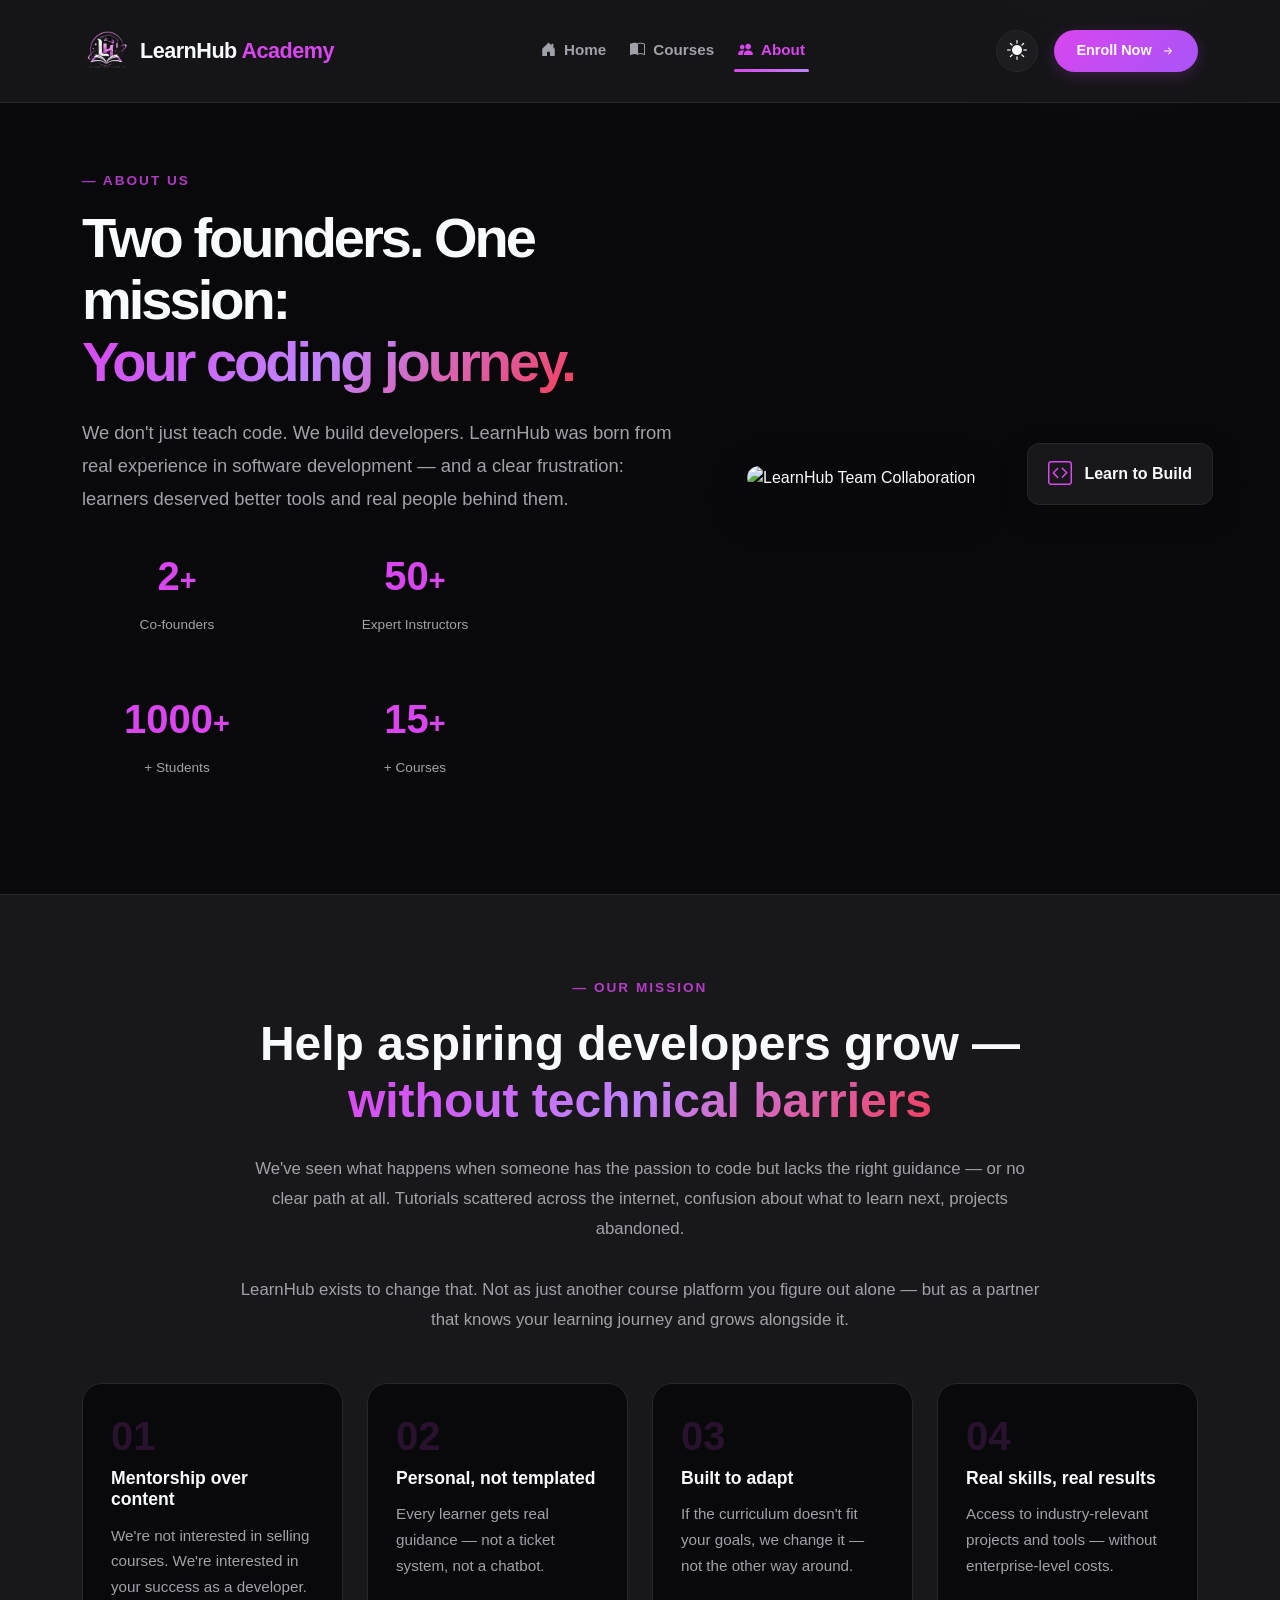
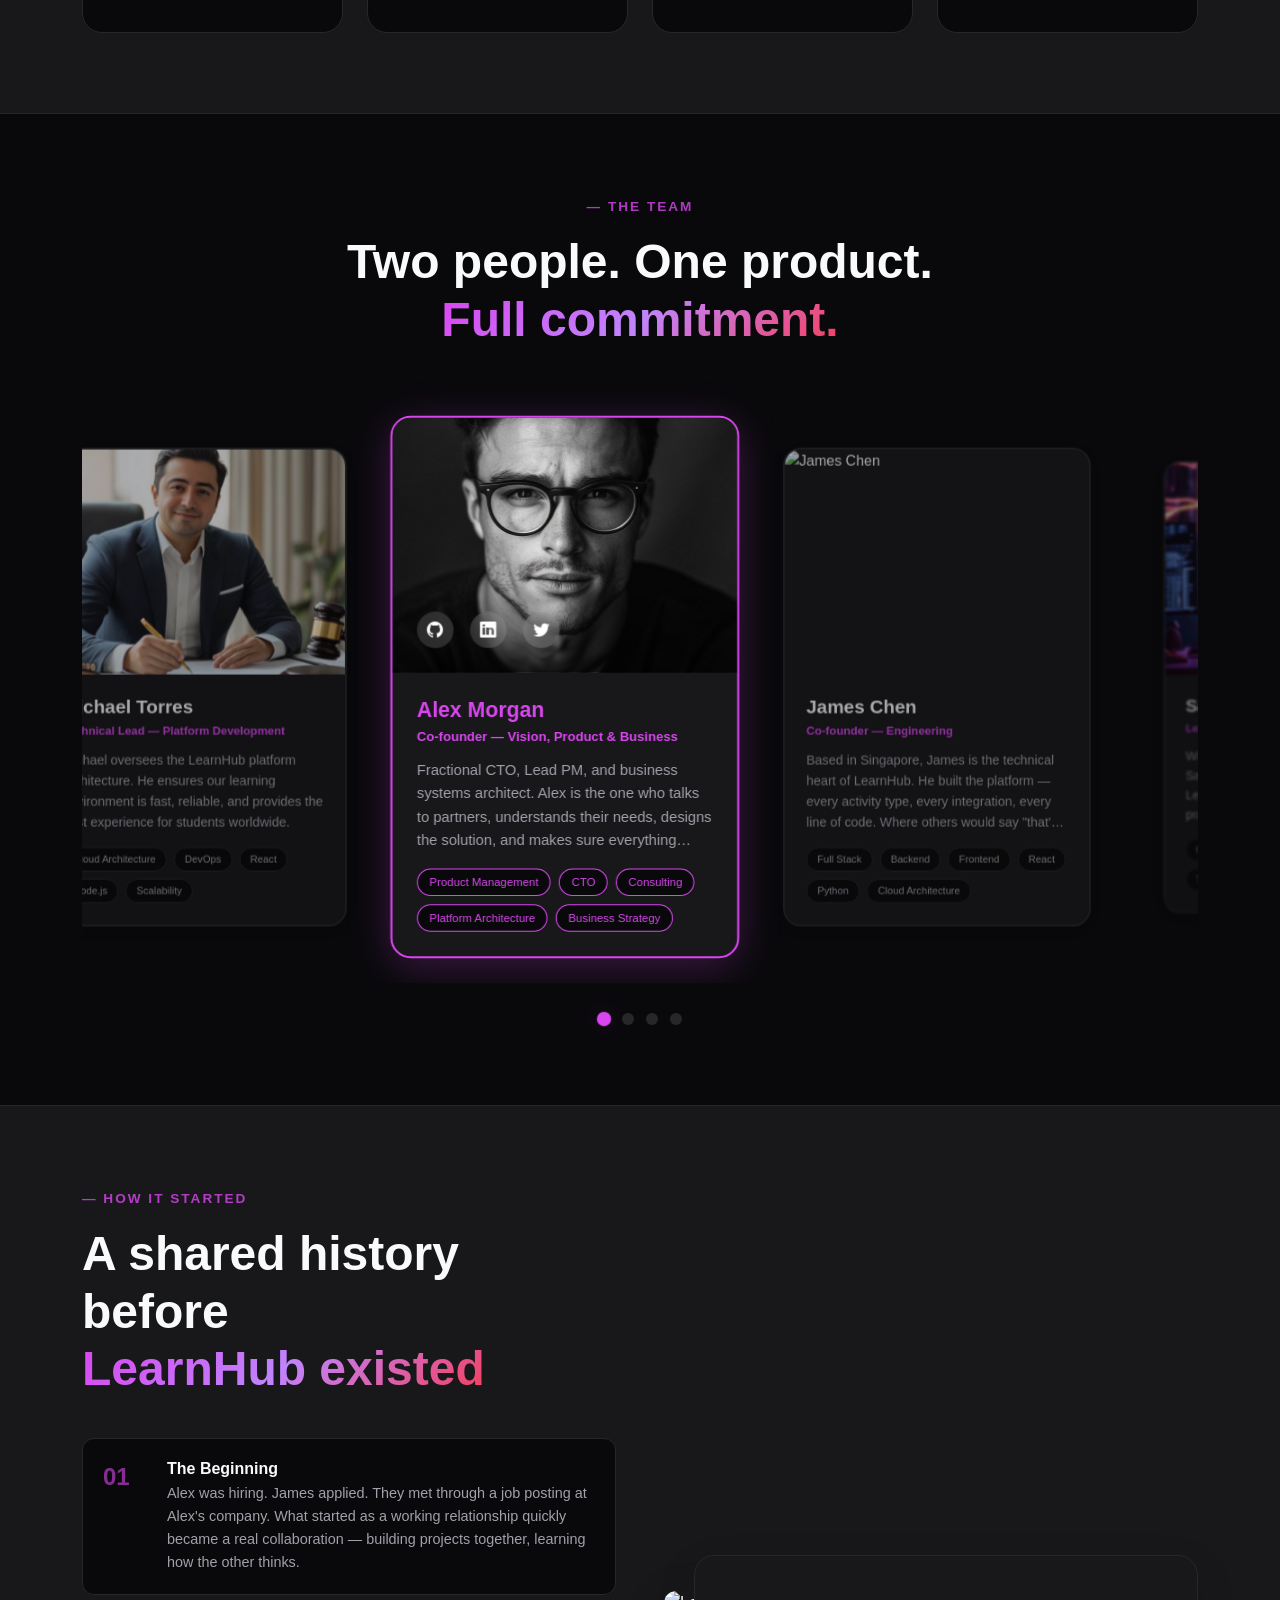
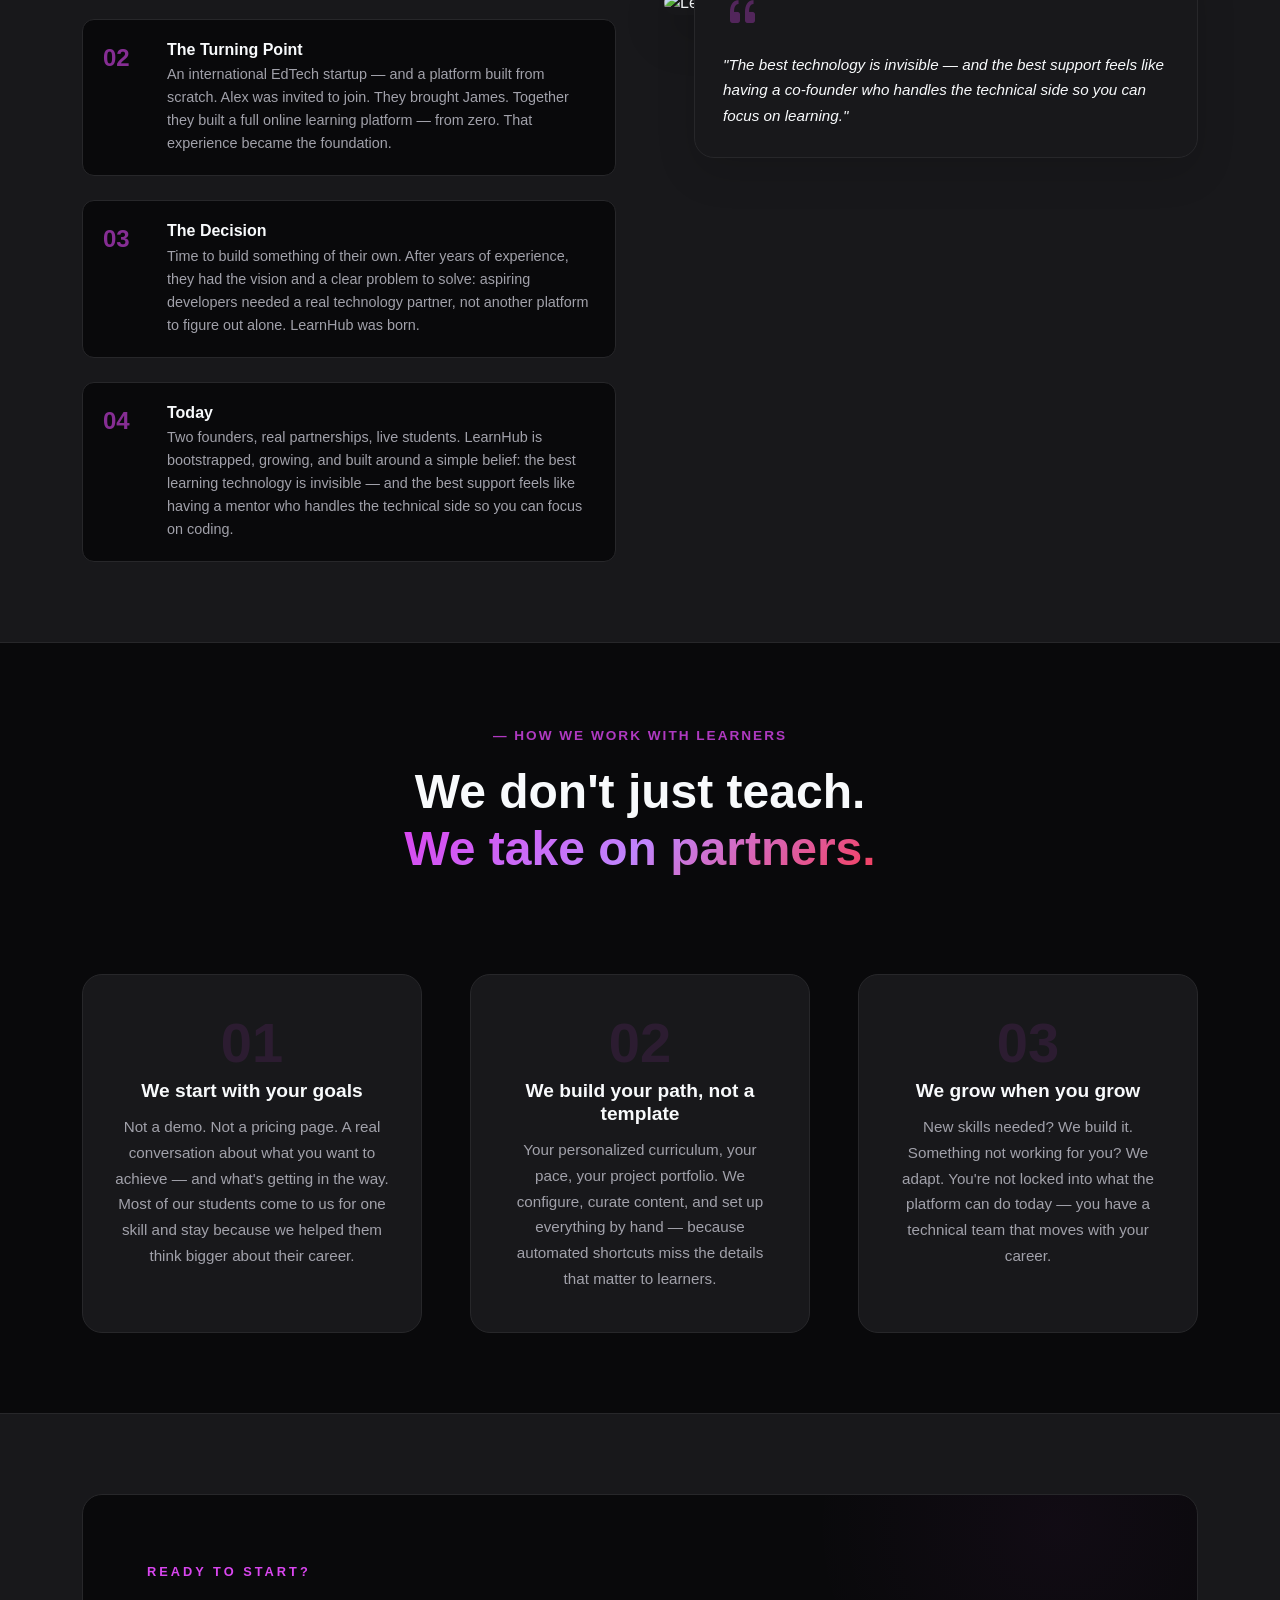
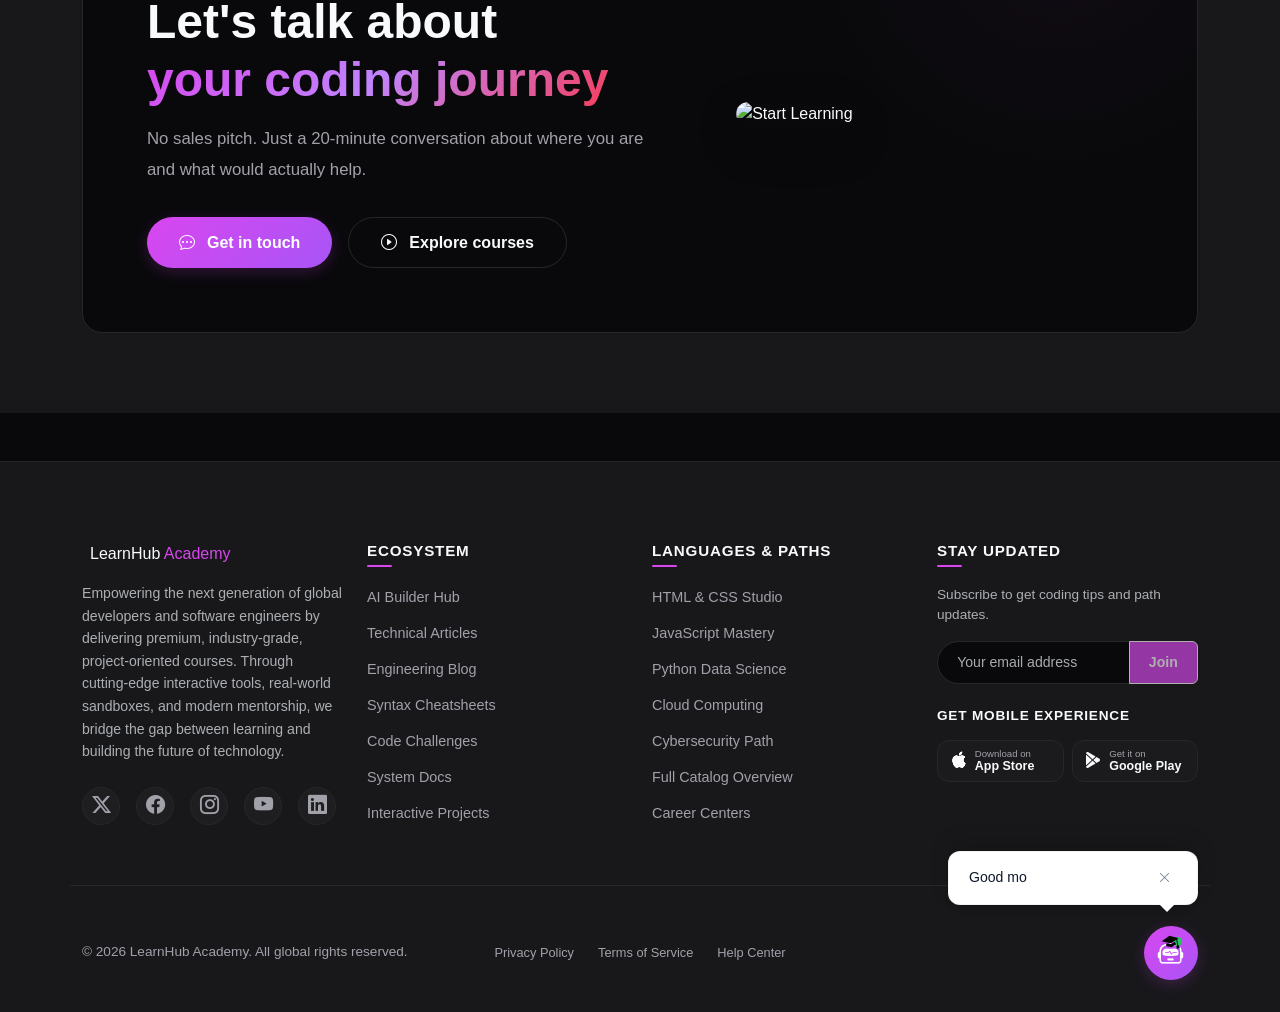
==== commit 4386c59e: "courses linked with home page" ====
--- a/about.html
+++ b/about.html
@@ -51,7 +51,7 @@
                         </a>
                     </li>
                     <li class="nav-item">
-                        <a class="nav-link d-flex align-items-center gap-2" href="index.html#courses">
+                        <a class="nav-link d-flex align-items-center gap-2" href="courses.html">
                             <i class="bi bi-book-half nav-icon"></i>
                             Courses
                         </a>
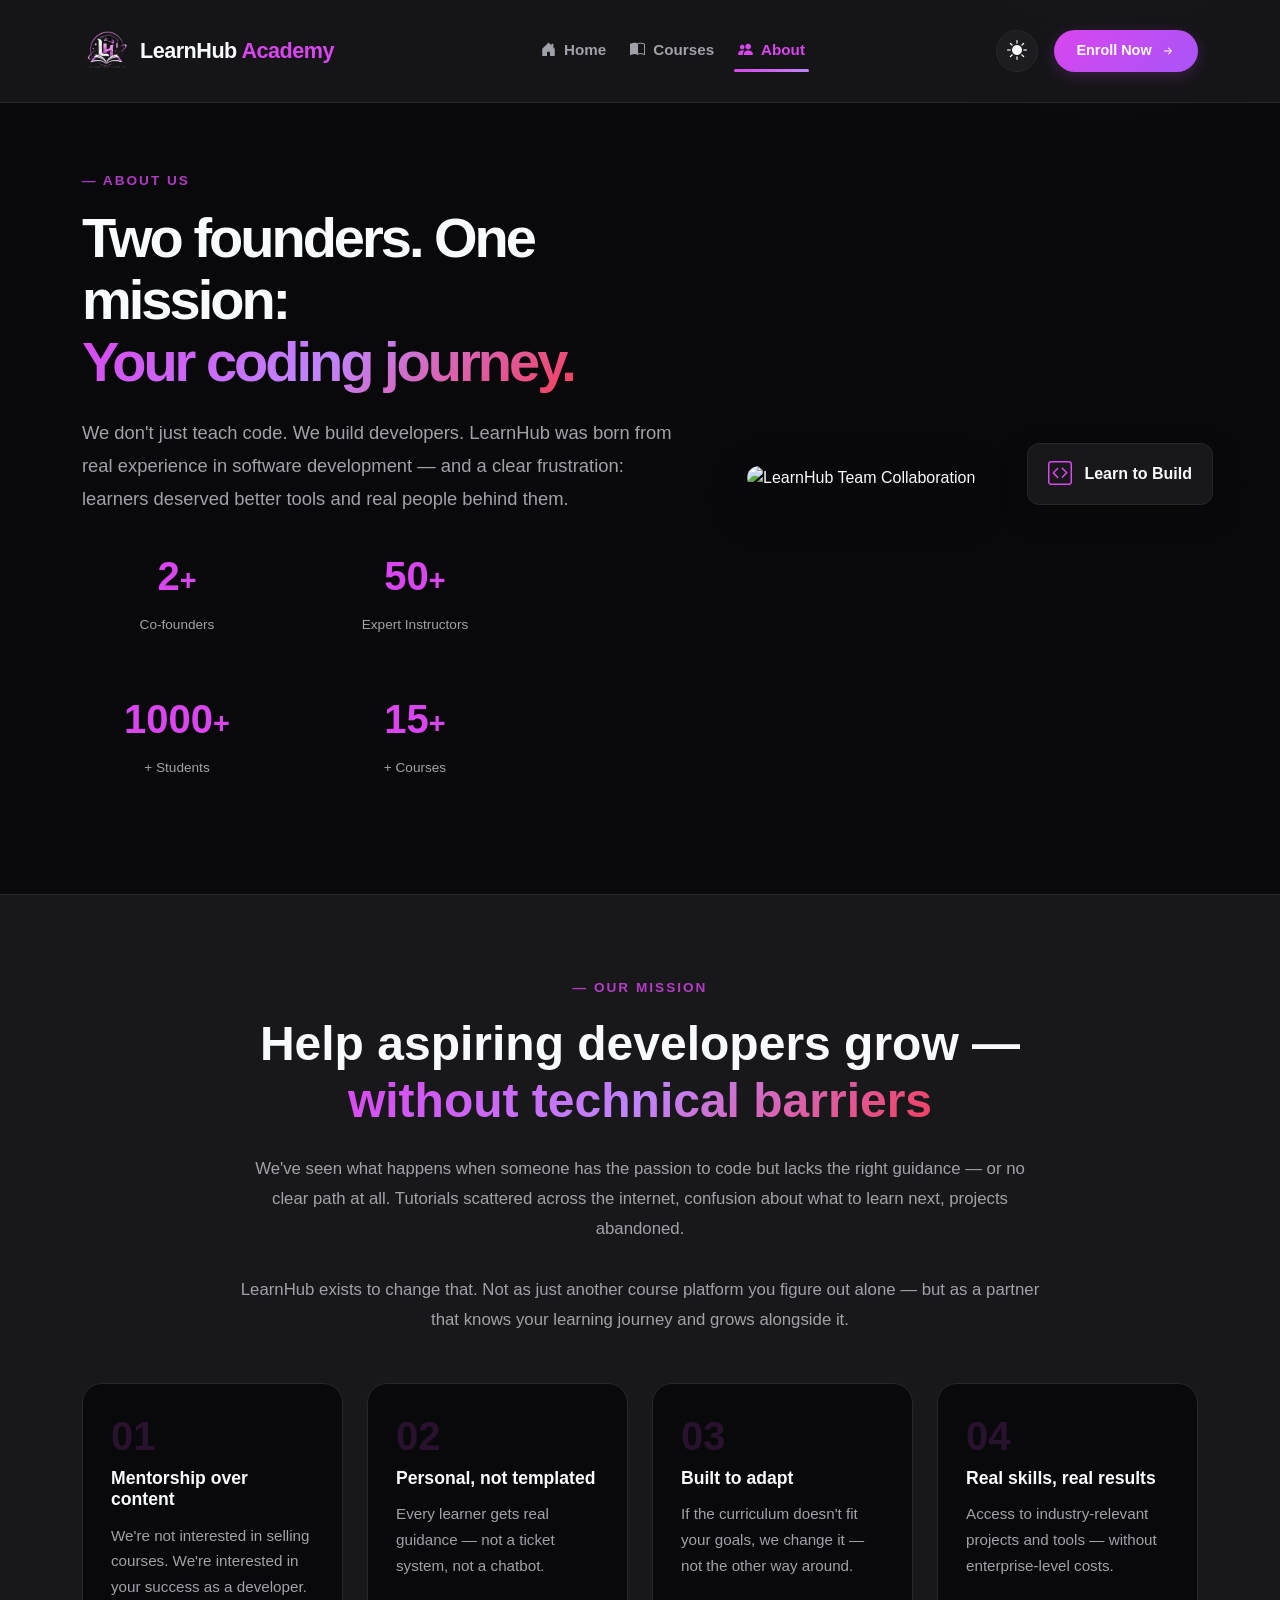
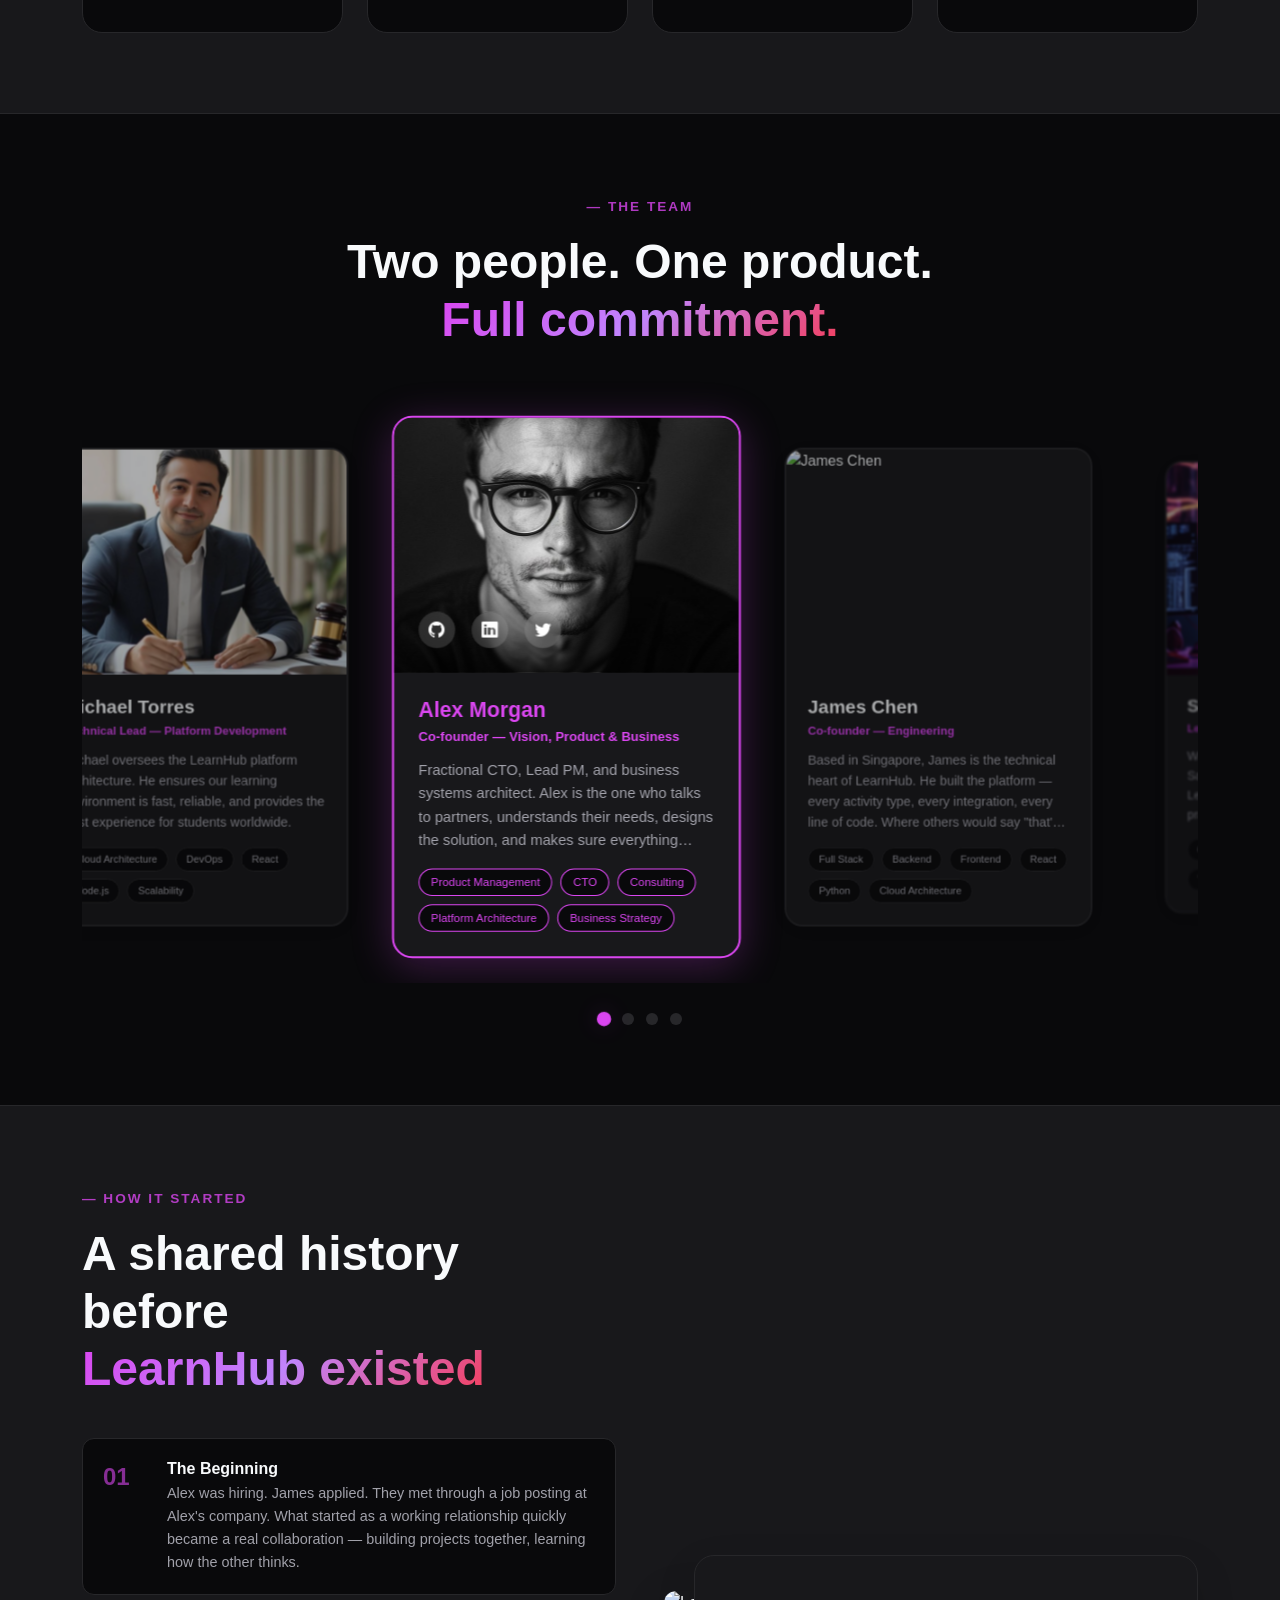
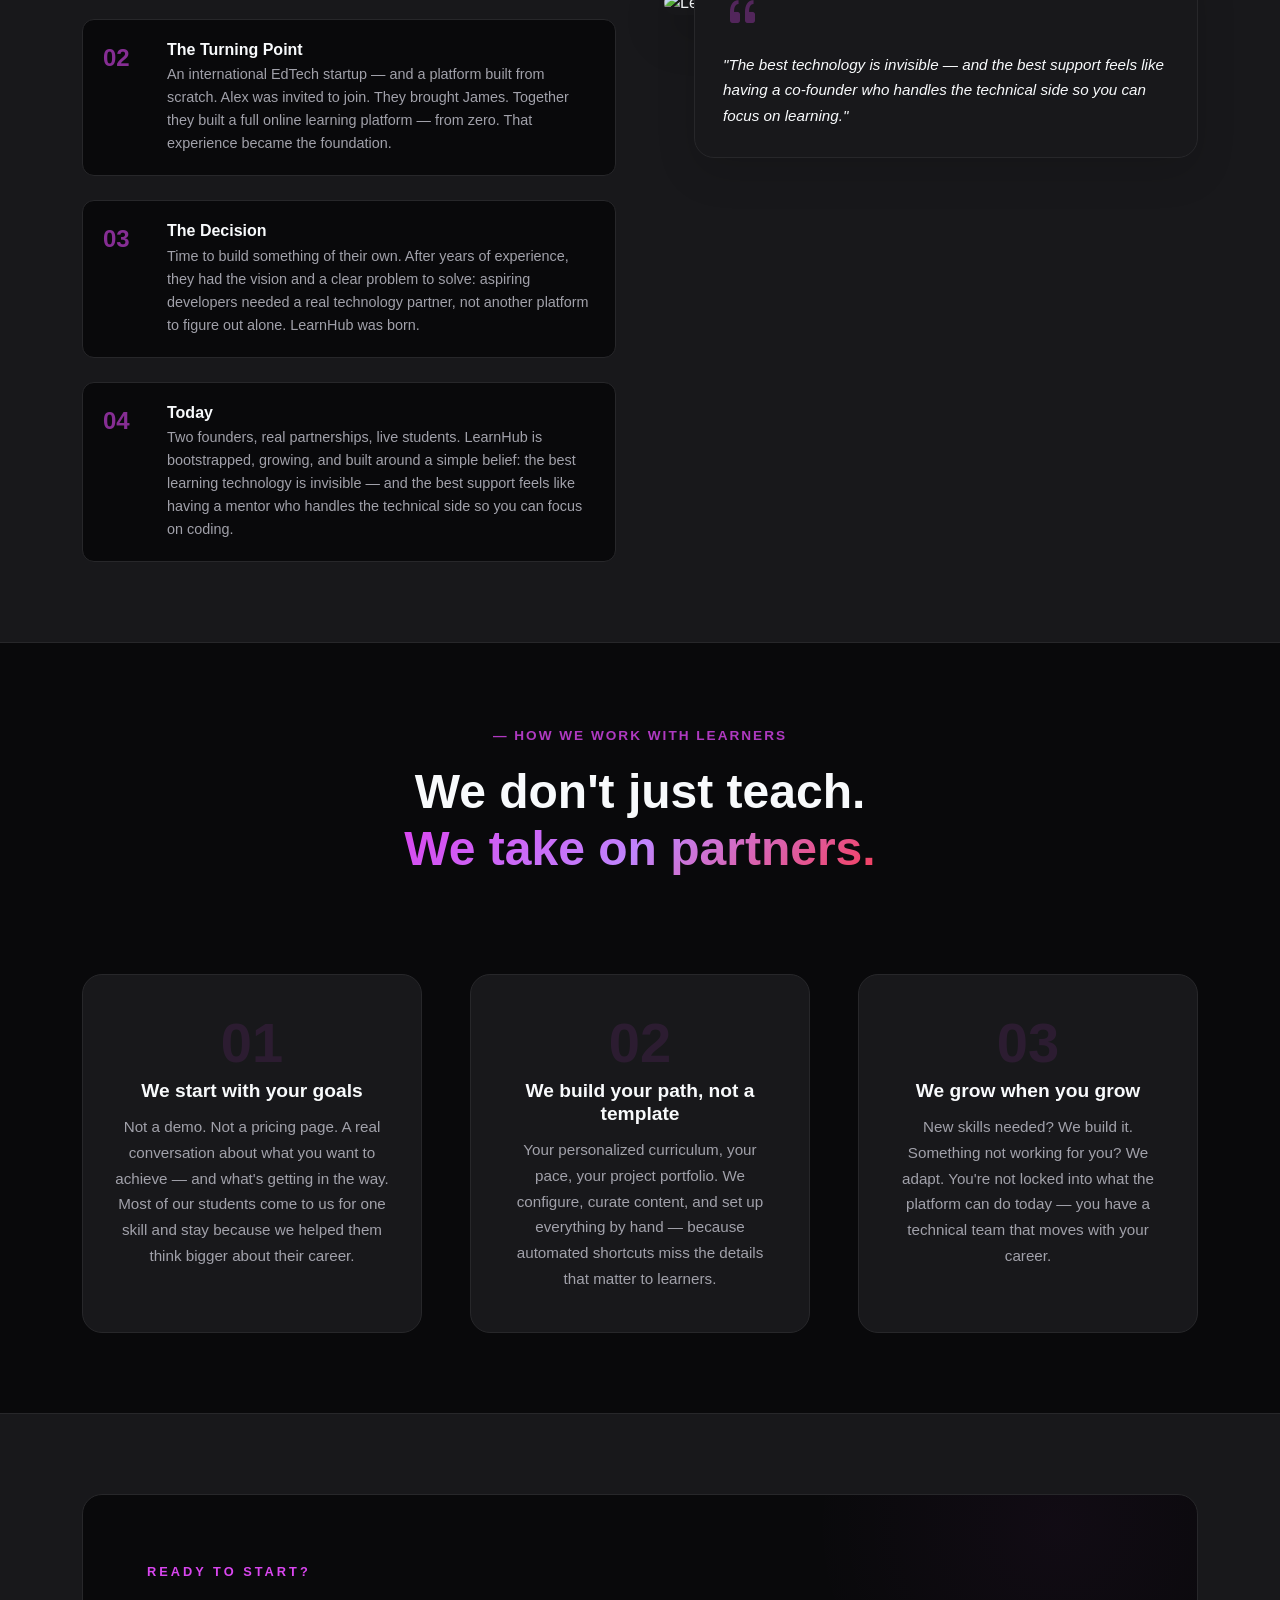
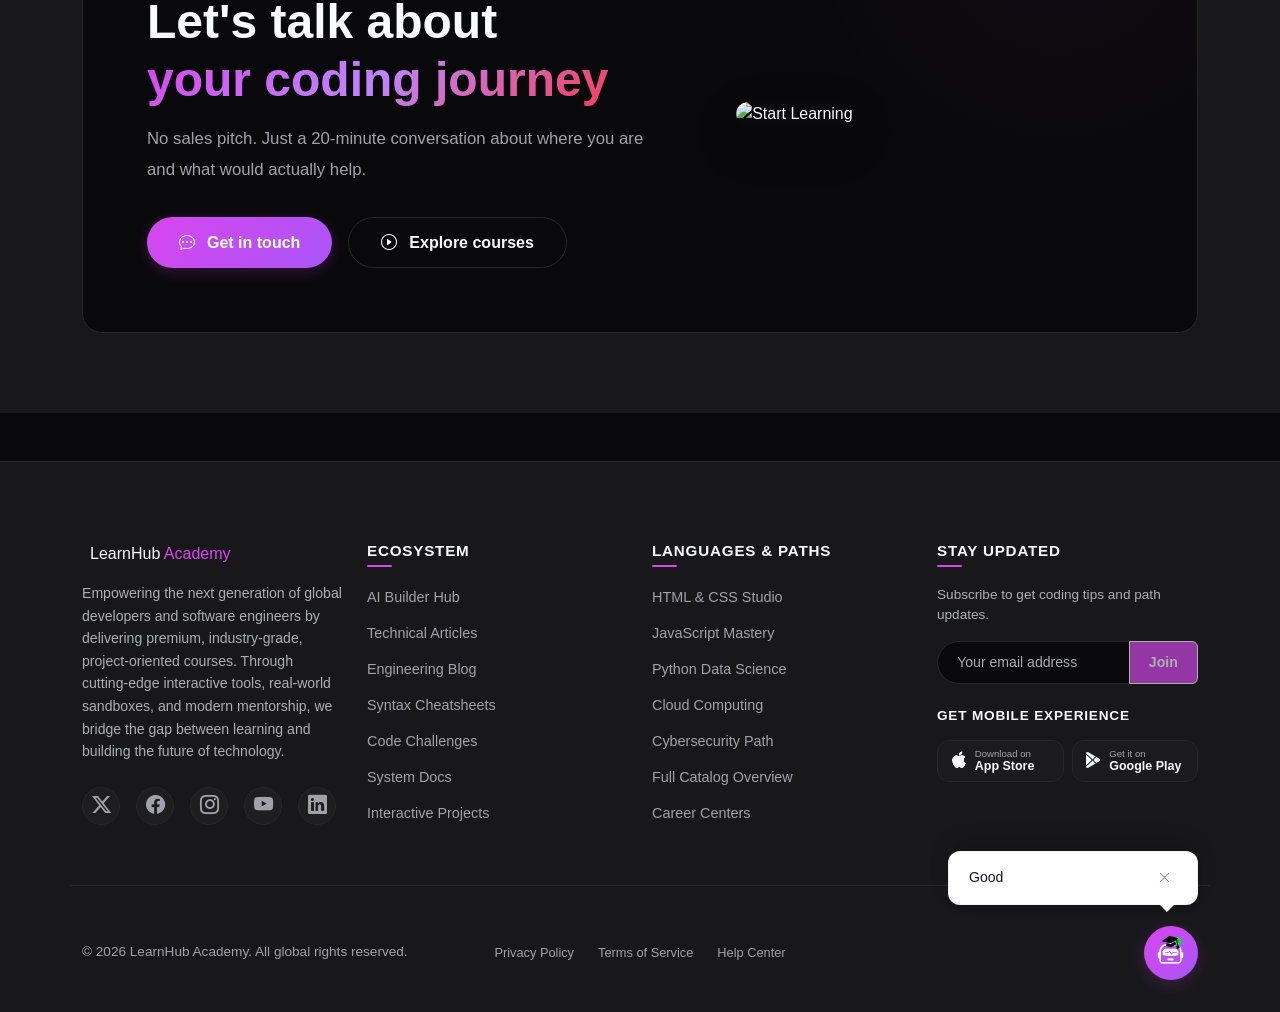
==== commit 63014a30: "add some details" ====
--- a/about.html
+++ b/about.html
@@ -346,11 +346,11 @@
                                 No sales pitch. Just a 20-minute conversation about where you are and what would actually help.
                             </p>
                             <div class="cta-buttons">
-                                <a href="#" class="btn-cta-primary">
+                                <a href="contact.html" class="btn-cta-primary">
                                     <i class="bi bi-chat-dots"></i>
                                     Get in touch
                                 </a>
-                                <a href="#" class="btn-cta-secondary">
+                                <a href="courses.html" class="btn-cta-secondary">
                                     <i class="bi bi-play-circle"></i>
                                     Explore courses
                                 </a>
@@ -398,13 +398,13 @@
                 <div class="col-6 col-md-6 col-lg-3">
                     <h5 class="footer-title">Ecosystem</h5>
                     <ul class="footer-links">
-                        <li><a href="#">AI Builder Hub</a></li>
-                        <li><a href="#">Technical Articles</a></li>
-                        <li><a href="#">Engineering Blog</a></li>
-                        <li><a href="#">Syntax Cheatsheets</a></li>
-                        <li><a href="#">Code Challenges</a></li>
-                        <li><a href="#">System Docs</a></li>
-                        <li><a href="#">Interactive Projects</a></li>
+                        <li><a href="about.html">AI Builder Hub</a></li>
+                        <li><a href="about.html">Technical Articles</a></li>
+                        <li><a href="about.html">Engineering Blog</a></li>
+                        <li><a href="about.html">Syntax Cheatsheets</a></li>
+                        <li><a href="about.html">Code Challenges</a></li>
+                        <li><a href="about.html">System Docs</a></li>
+                        <li><a href="about.html">Interactive Projects</a></li>
                     </ul>
                 </div>
 
@@ -412,13 +412,13 @@
                 <div class="col-6 col-md-6 col-lg-3">
                     <h5 class="footer-title">Languages & Paths</h5>
                     <ul class="footer-links">
-                        <li><a href="#">HTML & CSS Studio</a></li>
-                        <li><a href="#">JavaScript Mastery</a></li>
-                        <li><a href="#">Python Data Science</a></li>
-                        <li><a href="#">Cloud Computing</a></li>
-                        <li><a href="#">Cybersecurity Path</a></li>
-                        <li><a href="#">Full Catalog Overview</a></li>
-                        <li><a href="#">Career Centers</a></li>
+                        <li><a href="courses.html">HTML & CSS Studio</a></li>
+                        <li><a href="courses.html">JavaScript Mastery</a></li>
+                        <li><a href="courses.html">Python Data Science</a></li>
+                        <li><a href="courses.html">Cloud Computing</a></li>
+                        <li><a href="courses.html">Cybersecurity Path</a></li>
+                        <li><a href="courses.html">Full Catalog Overview</a></li>
+                        <li><a href="courses.html">Career Centers</a></li>
                     </ul>
                 </div>
 
--- a/CSS/style.css
+++ b/CSS/style.css
@@ -76,7 +76,15 @@
         color 0.3s ease;
 }
 
-
+.scroll-progress {
+    position: fixed;
+    top: 0;
+    left: 0;
+    width: 0%;
+    height: 4px;
+    background: #a855f7;
+    z-index: 9999;
+}
 /* ==========================================
    5. NAVBAR
 ========================================== */
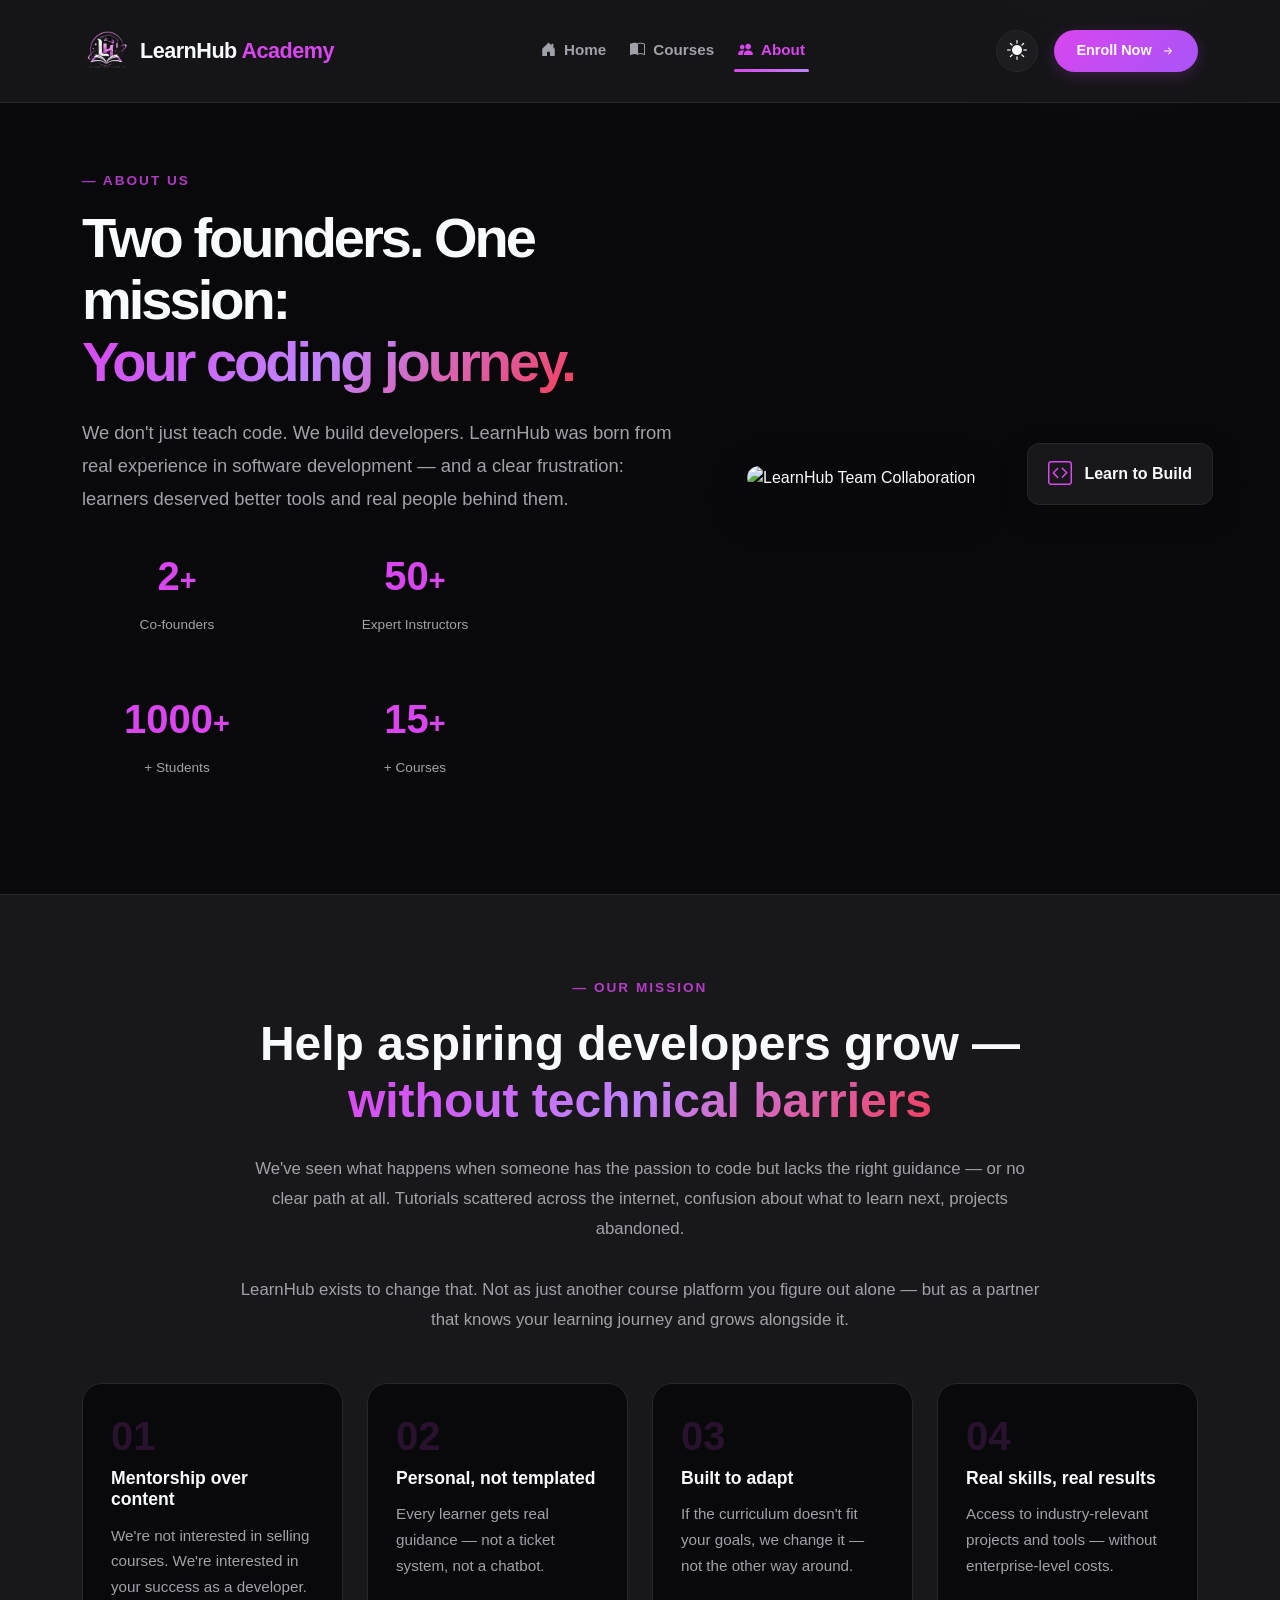
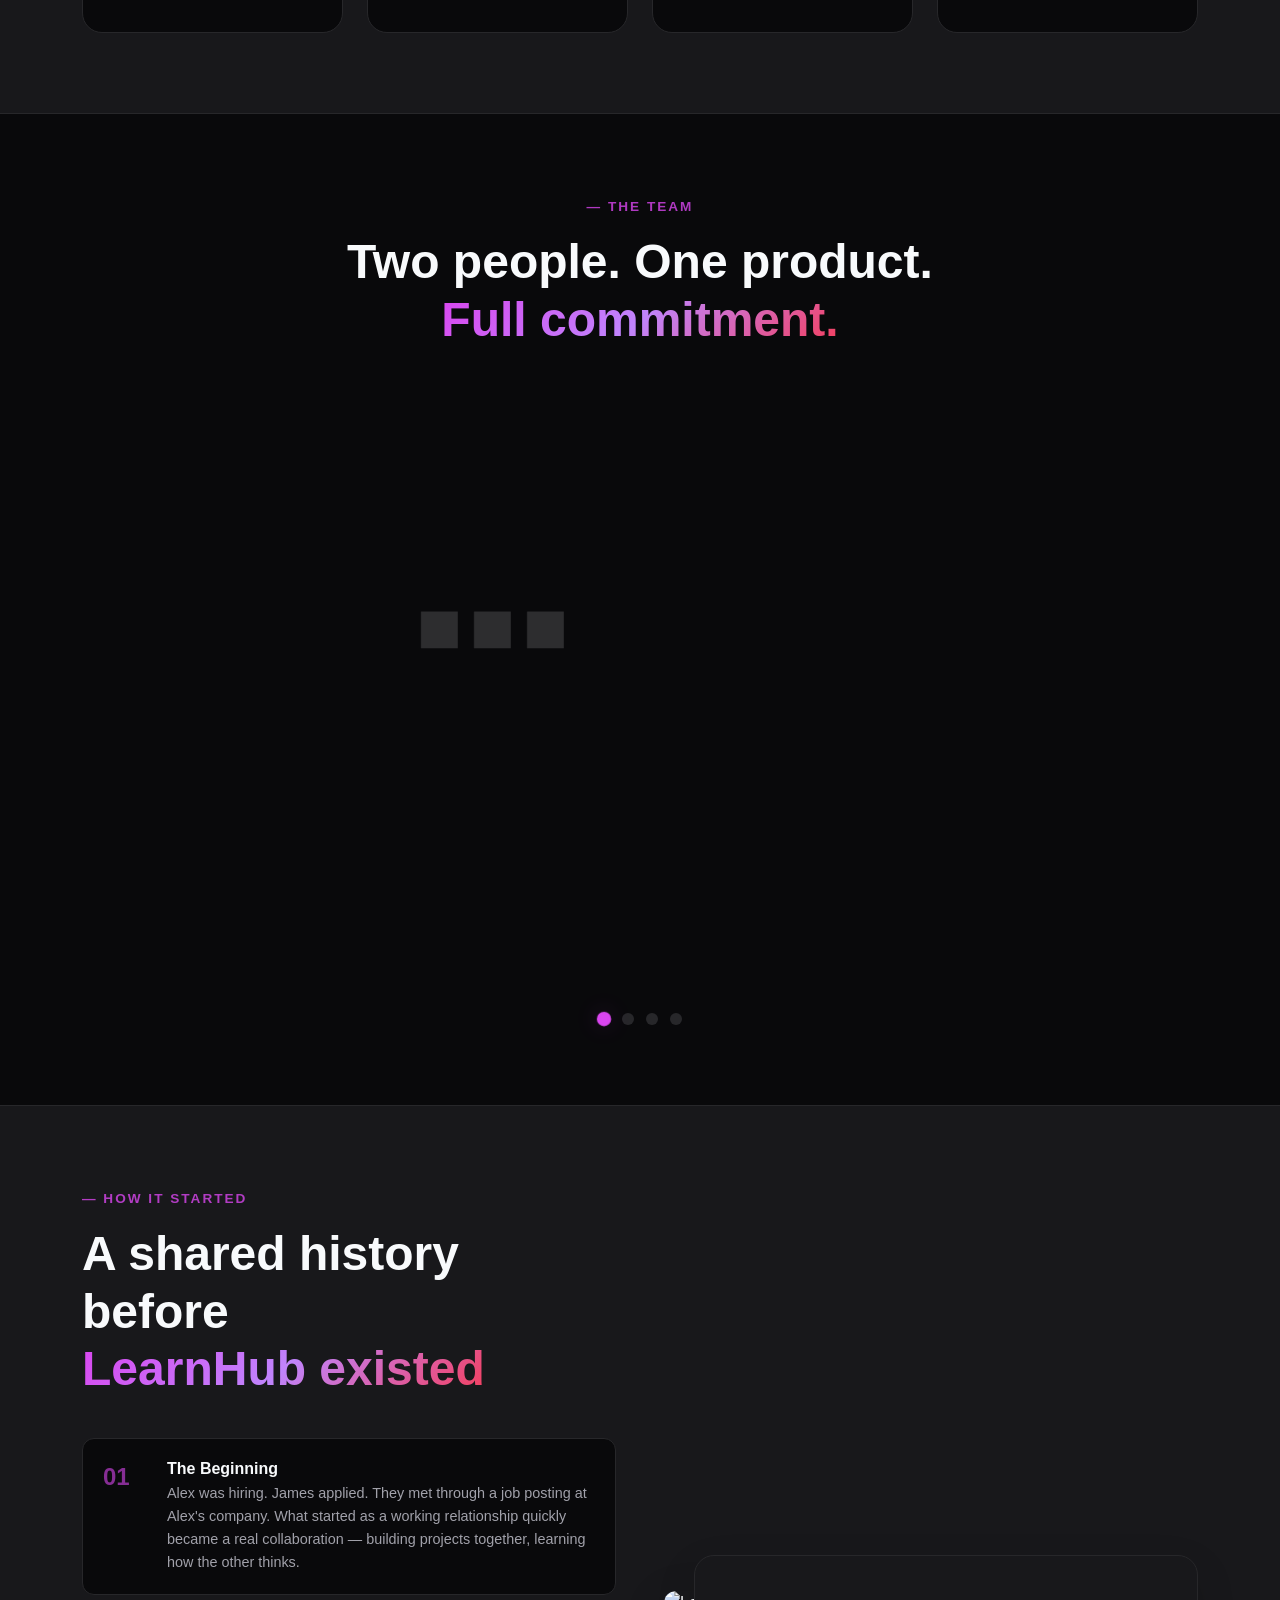
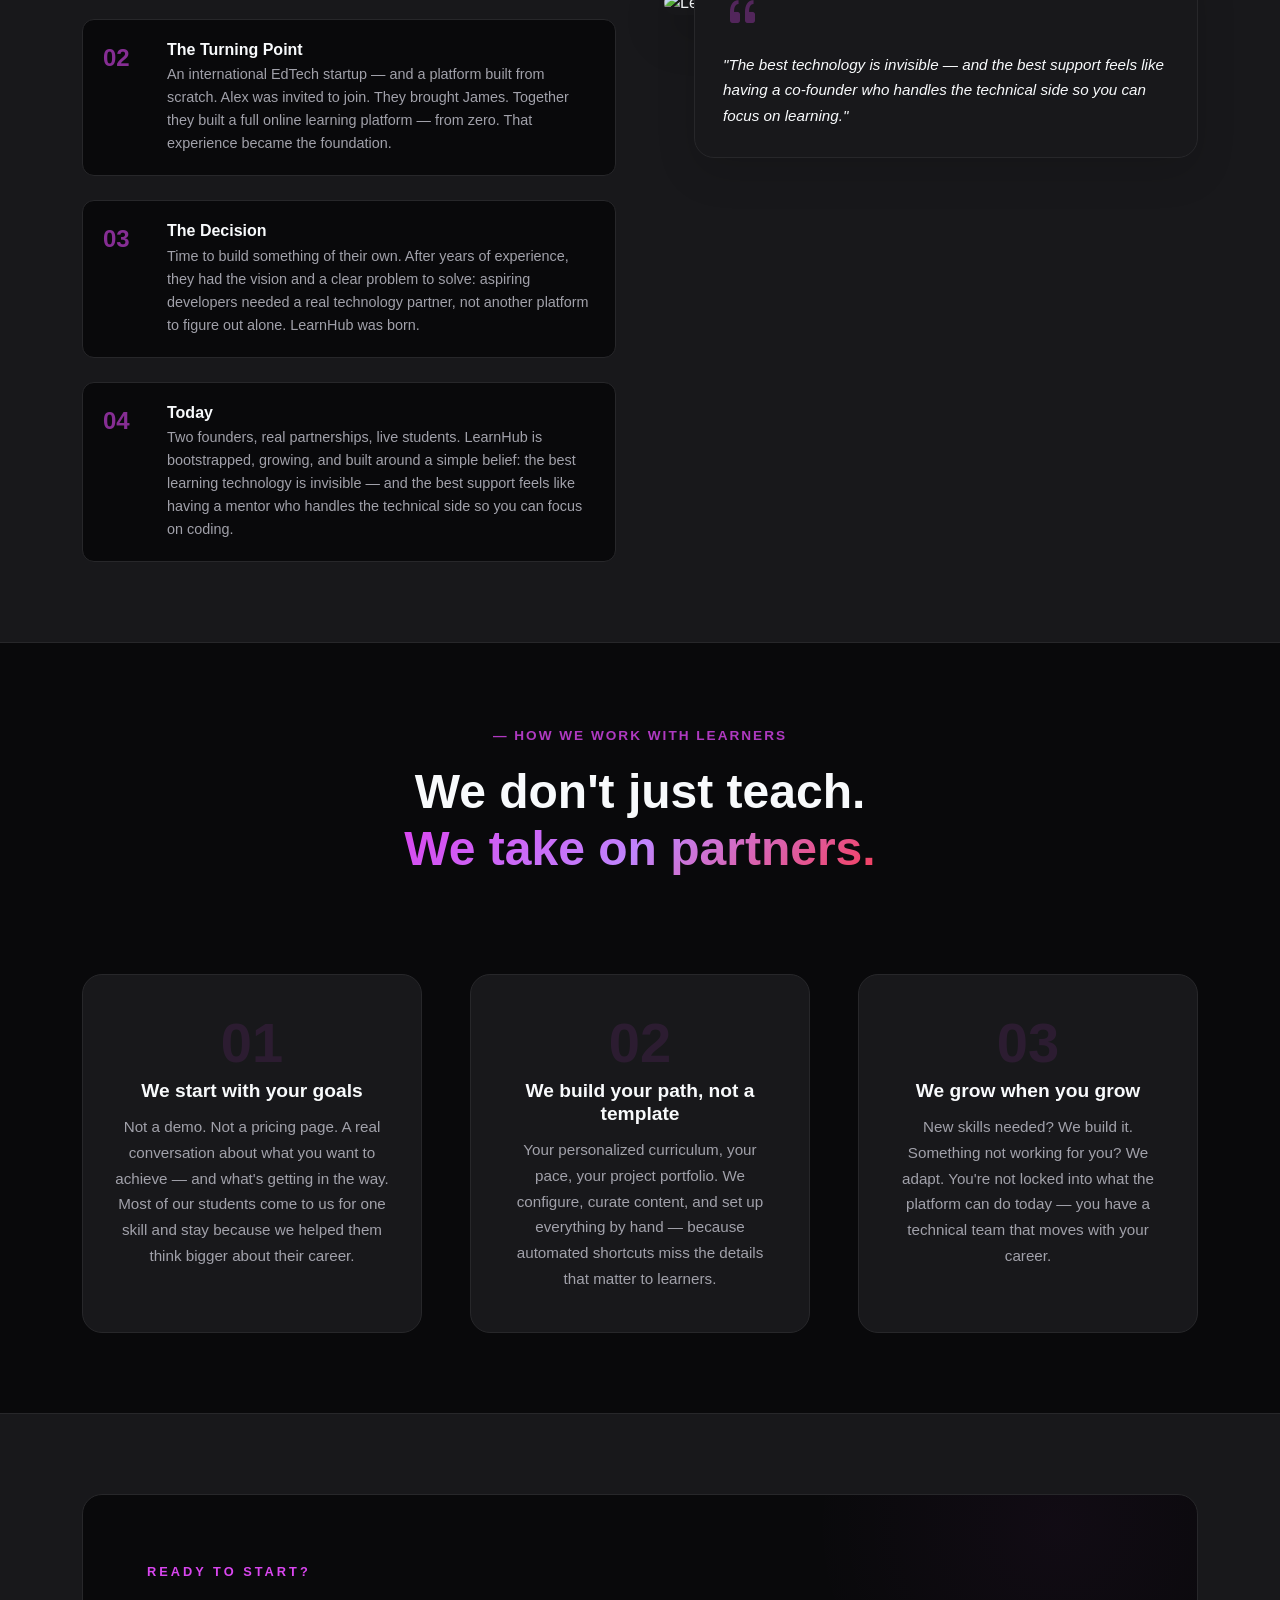
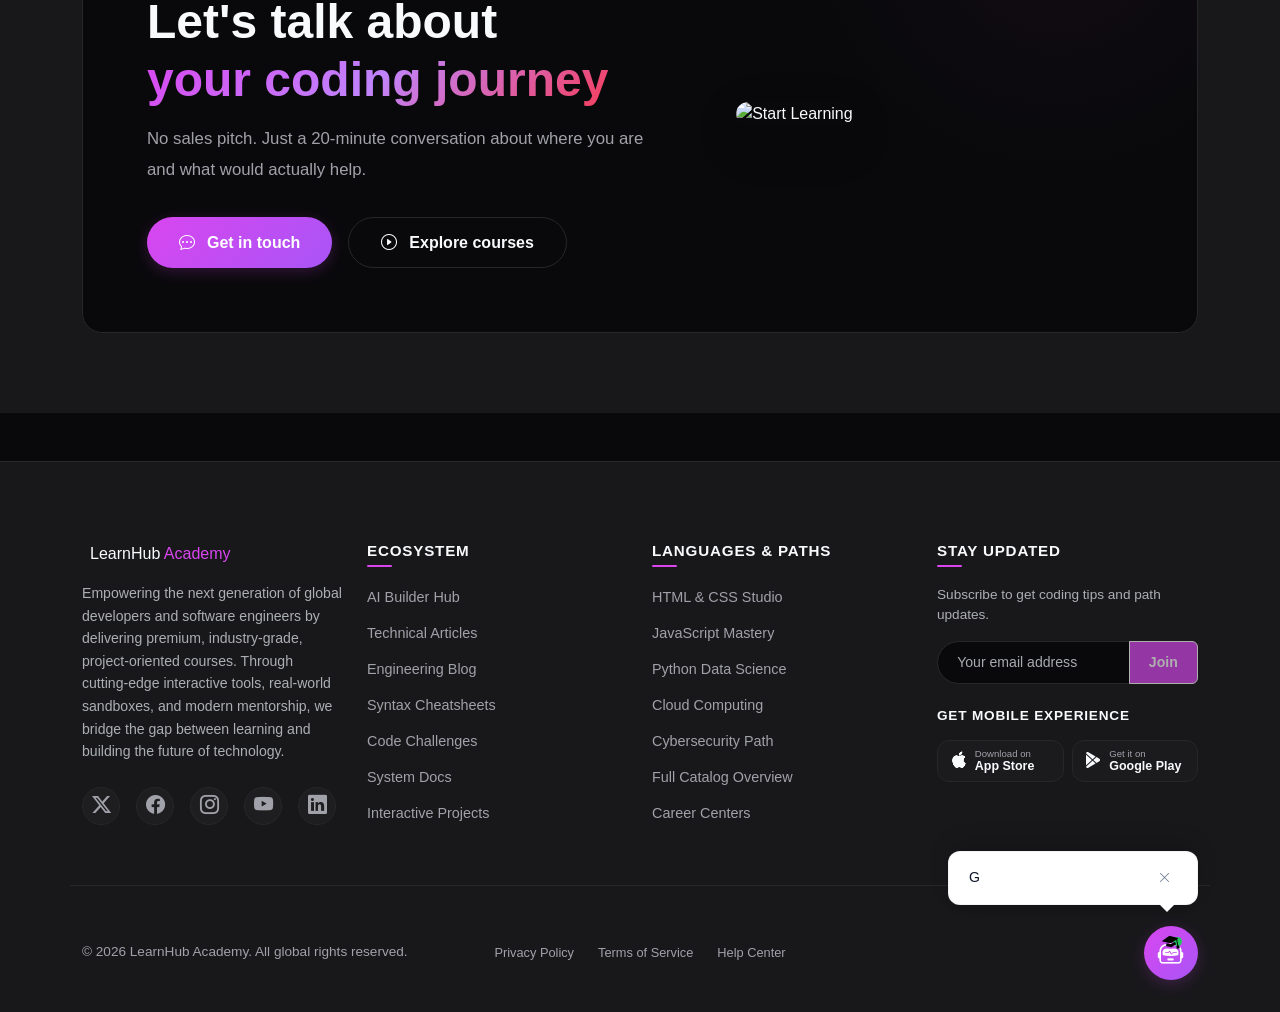
==== commit 7a34bce2: "dubug the bot" ====
--- a/about.html
+++ b/about.html
@@ -465,7 +465,7 @@
                     <a href="#" class="meta-link">Terms of Service</a>
                     <a href="#" class="meta-link">Help Center</a>
                 </div>
-                <div class="col-12 col-md-4 order-1 order-md-3 d-flex justify-content-center justify-content-md-end position-relative">
+                <div class="col-12 col-md-4 order-1 order-md-3 d-flex justify-content-start justify-content-md-end position-relative">
                     <div class="ai-footer-container">
                         <div class="ai-bubble" id="aiBubble" style="display: none;">
                             <div class="d-flex justify-content-between align-items-start gap-2">
--- a/CSS/style.css
+++ b/CSS/style.css
@@ -106,7 +106,7 @@
 }
 
 /* ==========================================================================
-   FORCE NAVBAR BRAND LOGO RESIZING (100% FIXED)
+   FORCE NAVBAR BRAND LOGO RESIZING
    ========================================================================== */
 
 .custom-navbar .navbar-brand img,
